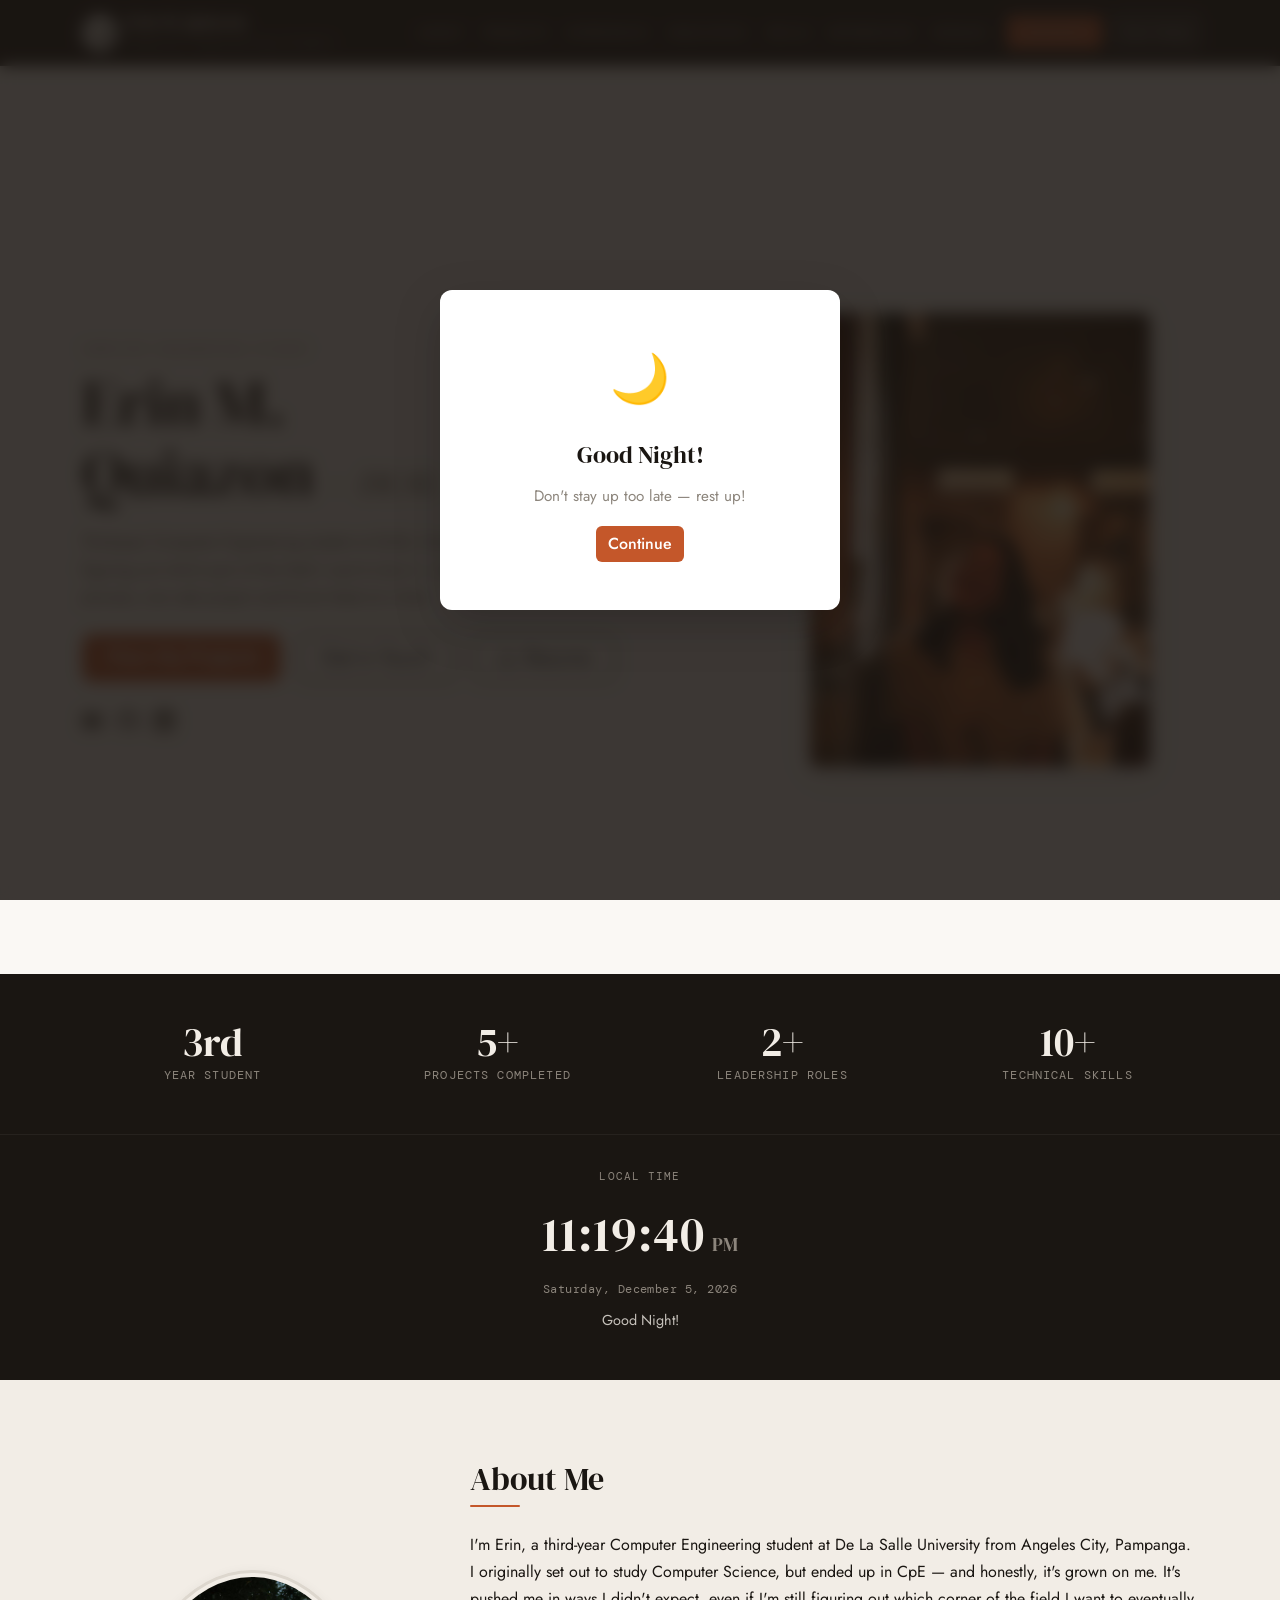
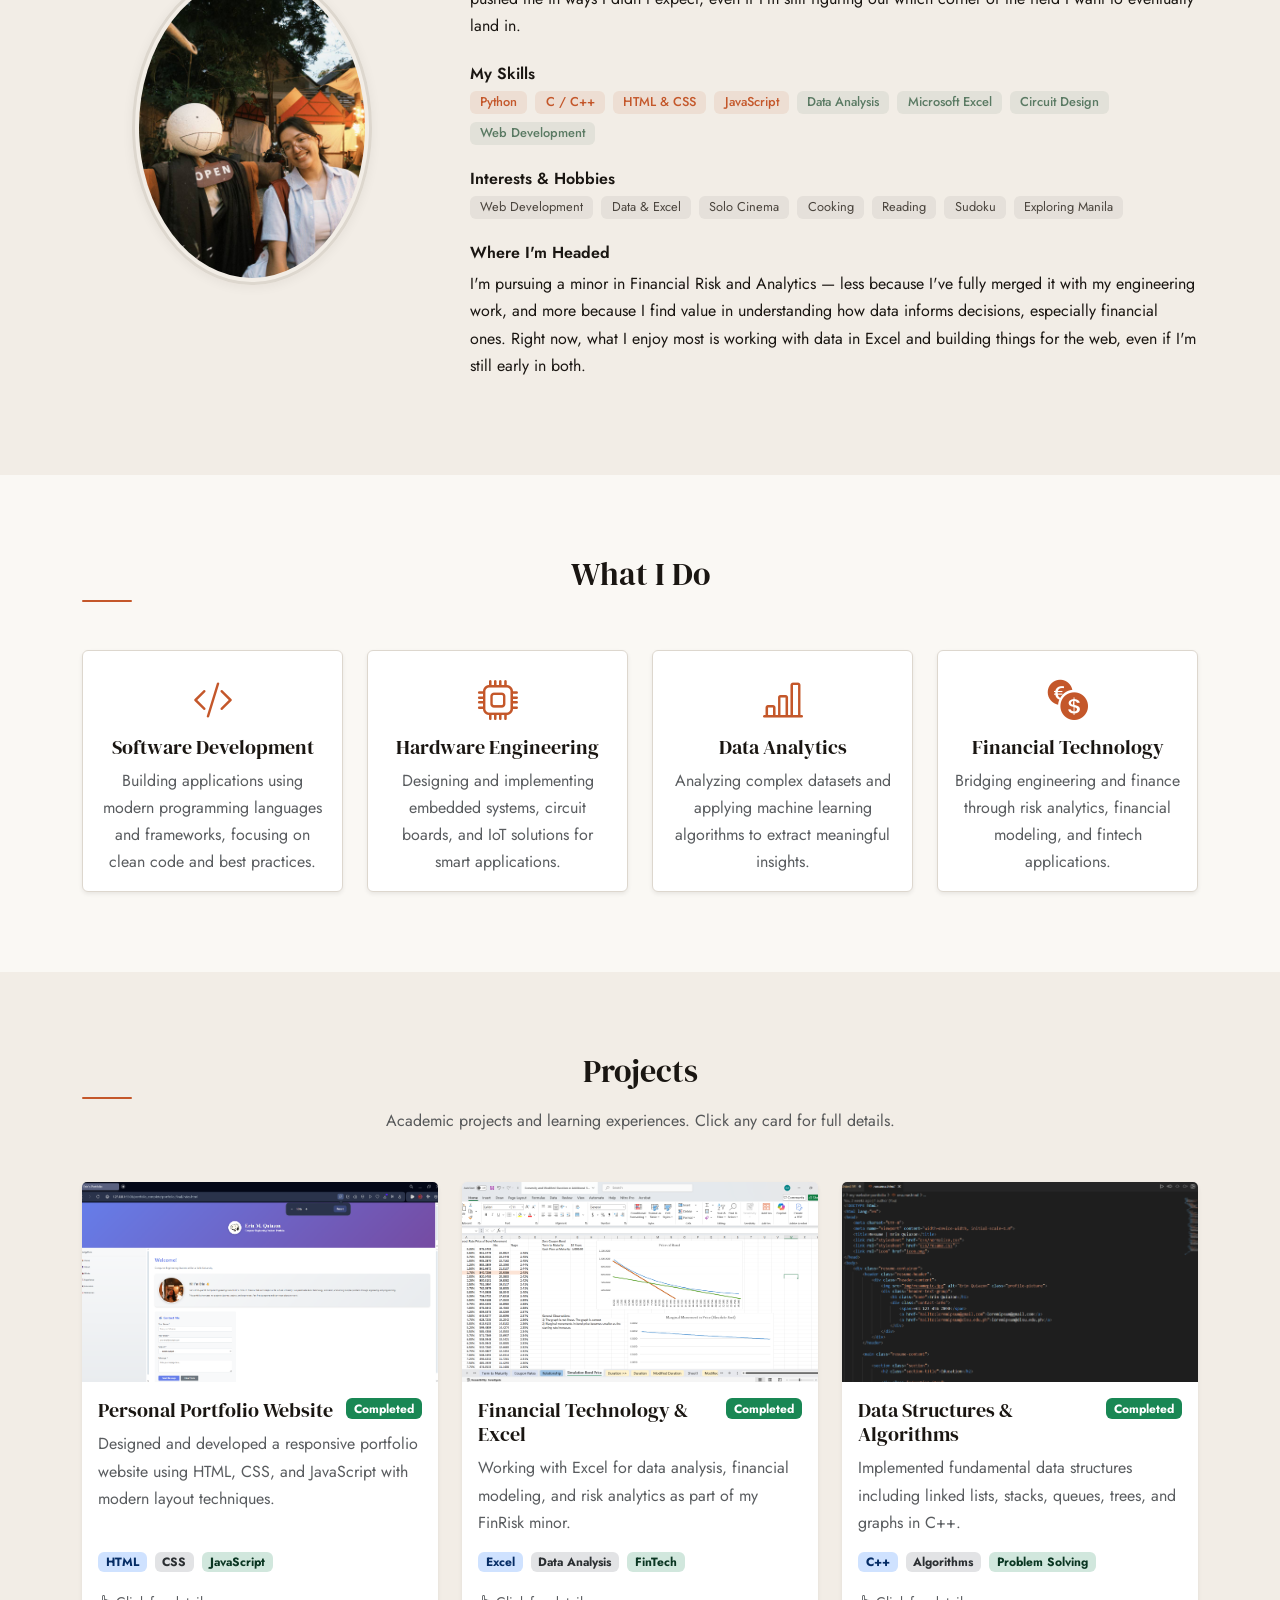
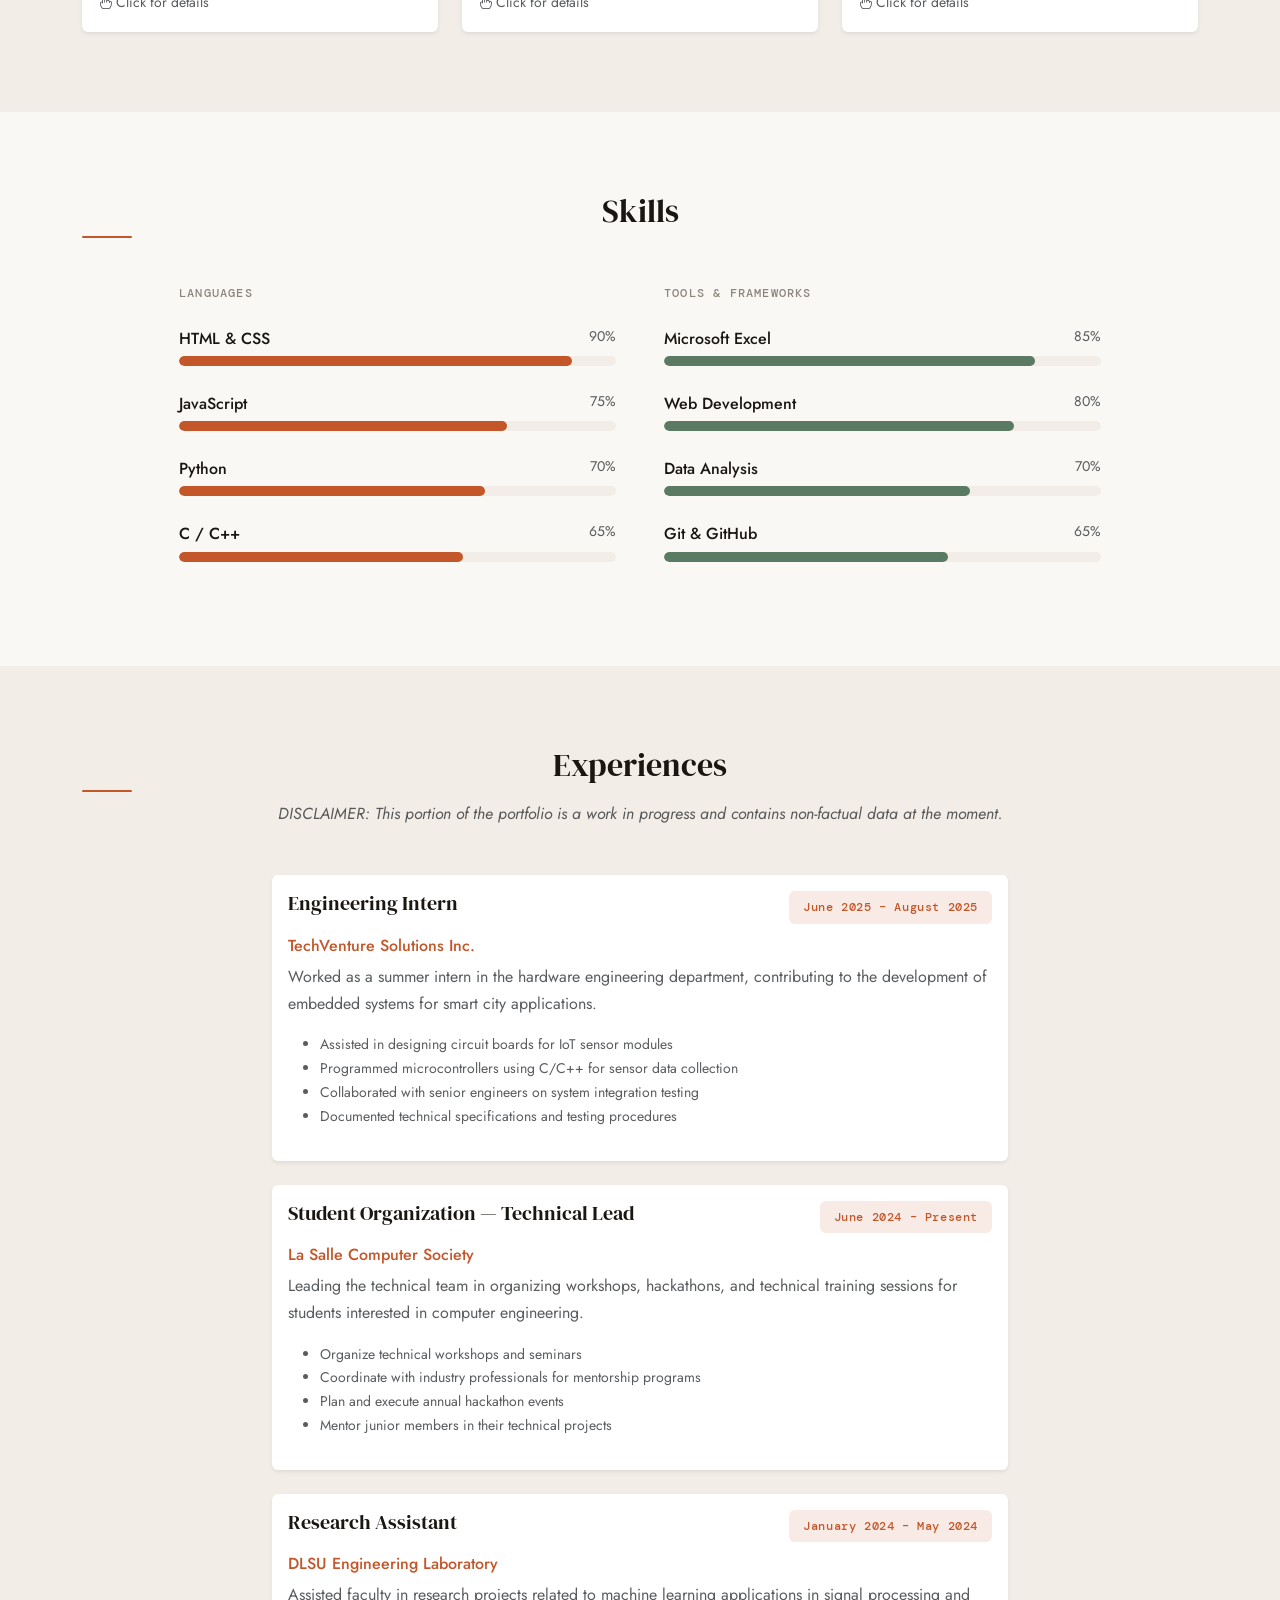
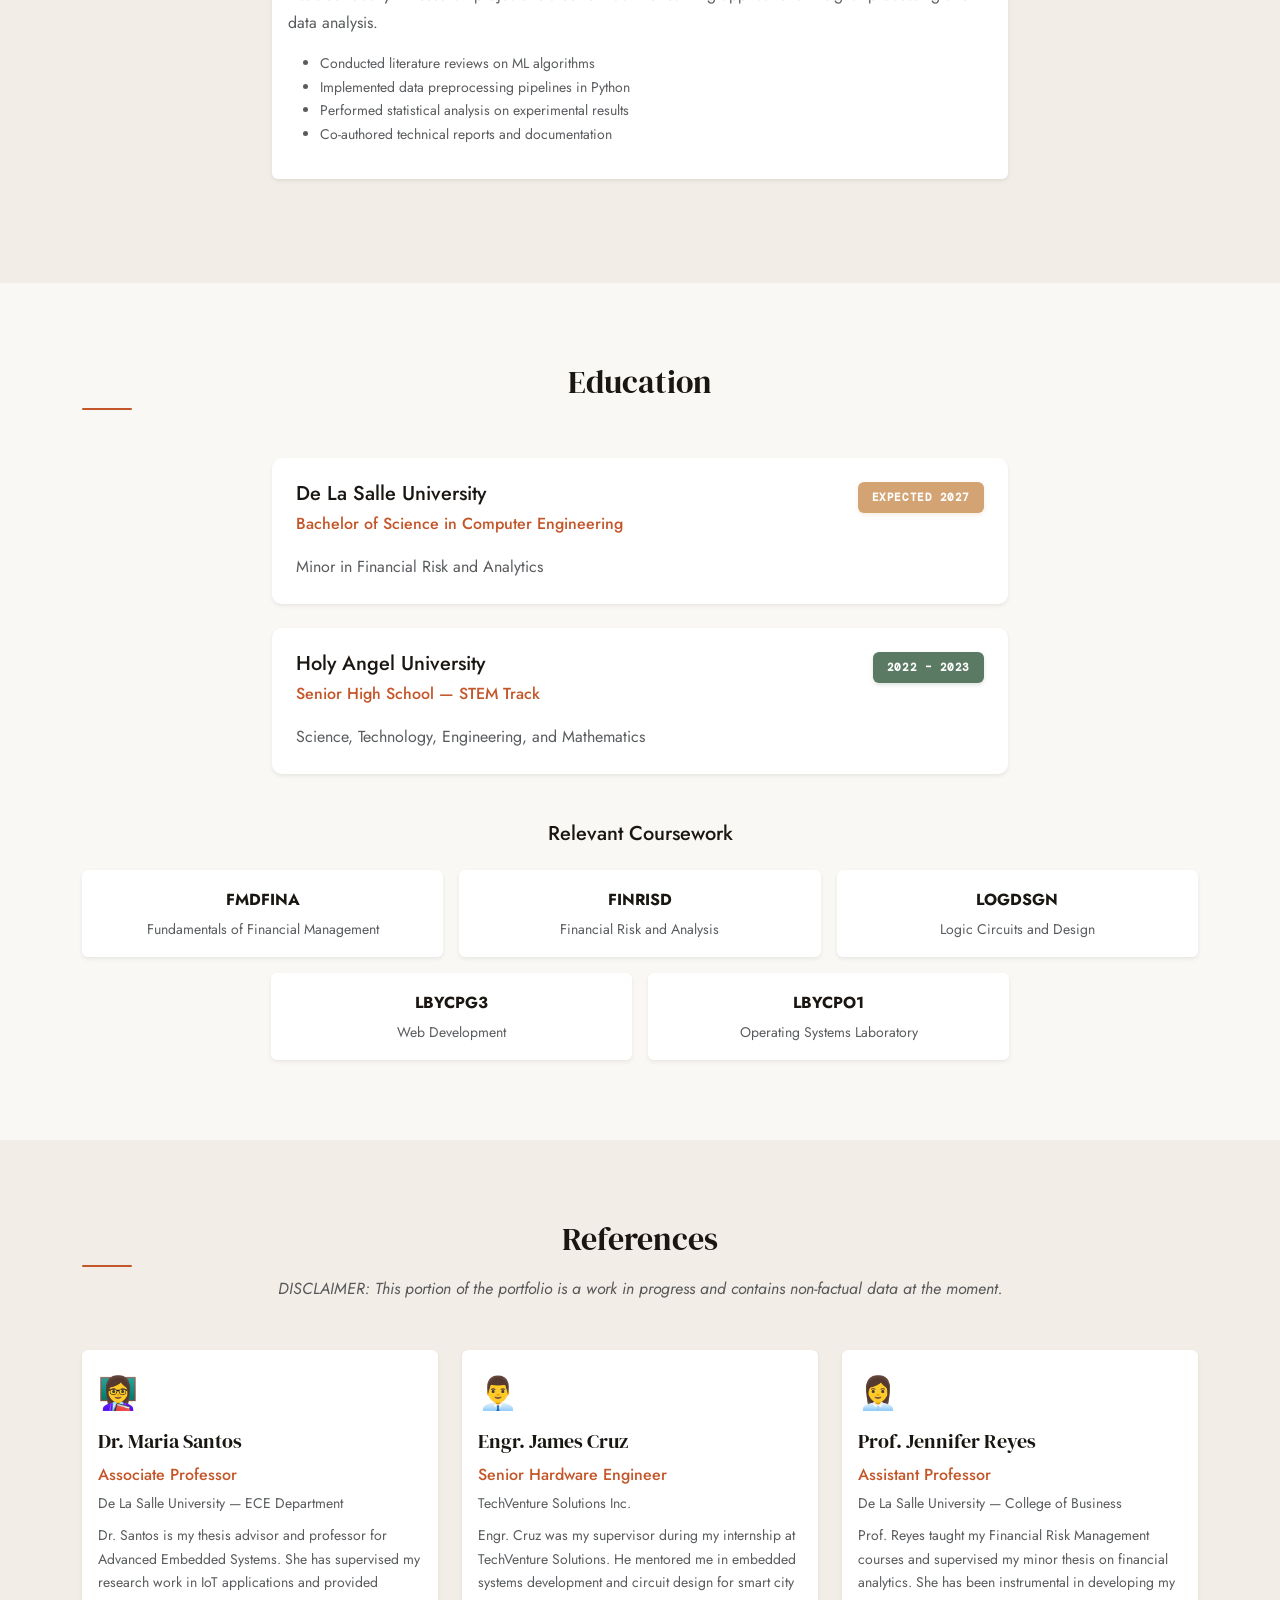
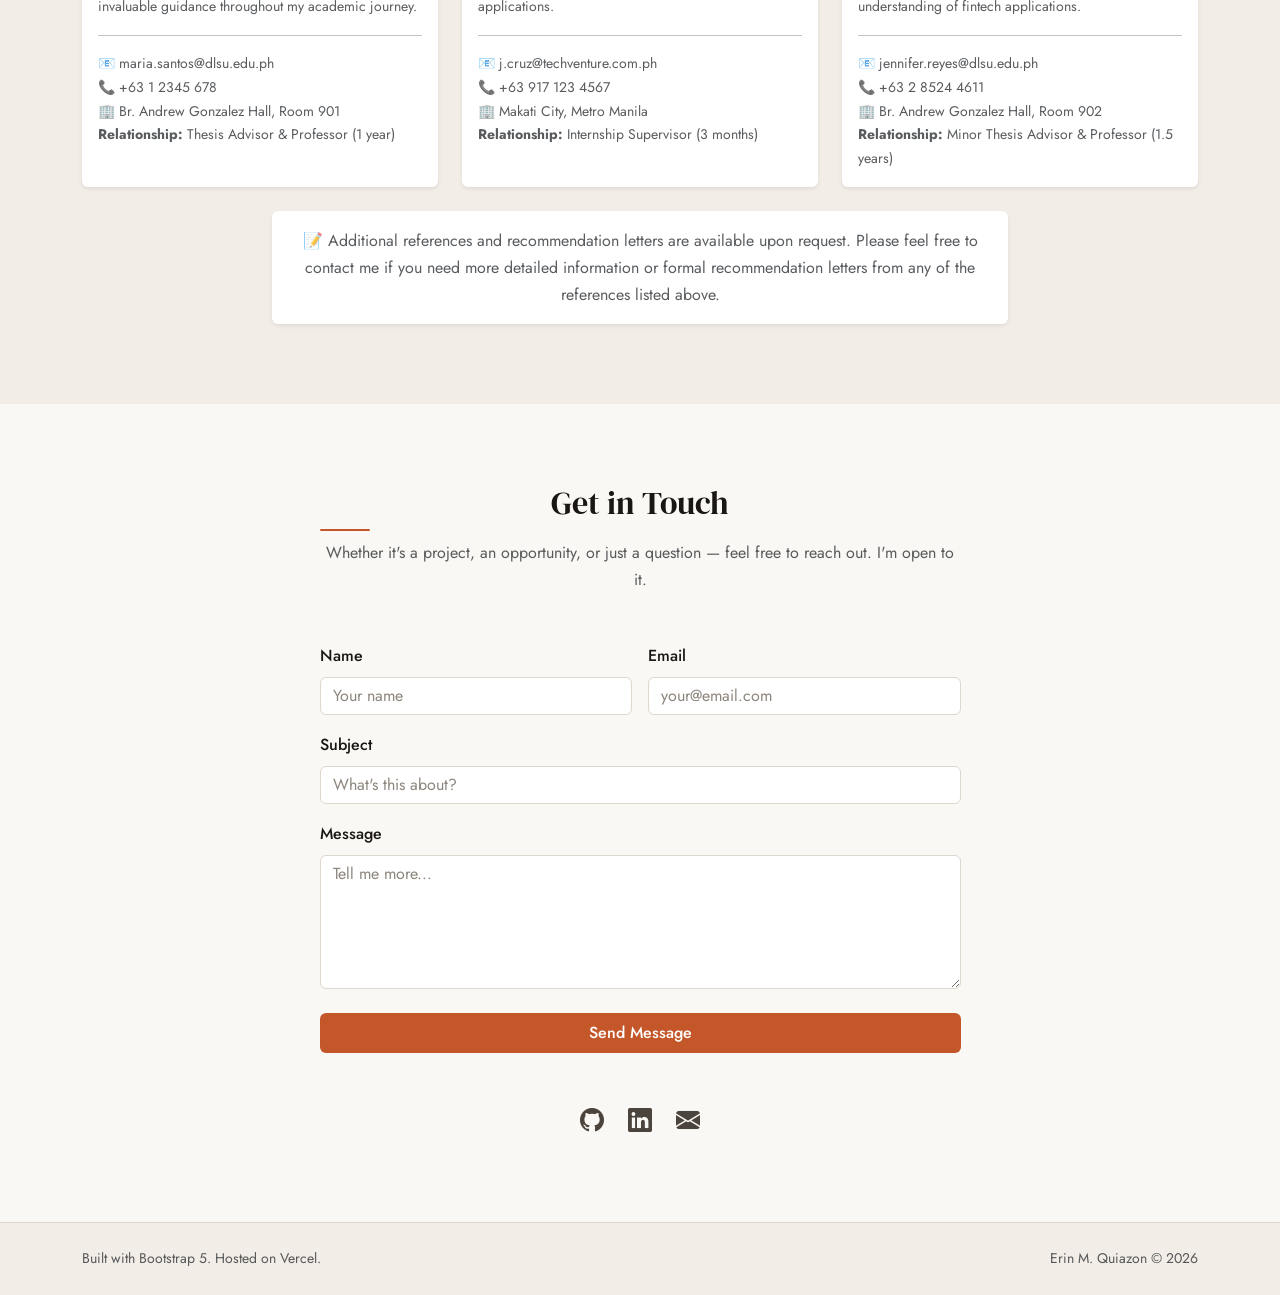
==== index.html @ b7985017 "semi final" ====
<!doctype html>
<html lang="en" data-bs-theme="light">
<head>
  <meta charset="UTF-8">
  <meta name="viewport" content="width=device-width, initial-scale=1.0">
  <meta name="description"
    content="Portfolio of Erin M. Quiazon, a third-year Computer Engineering student at De La Salle University.">
  <title>Erin M. Quiazon | Portfolio</title>
  <link rel="icon" href="assets/images/icon.png">

  <!-- Google Fonts -->
  <link rel="preconnect" href="https://fonts.googleapis.com">
  <link rel="preconnect" href="https://fonts.gstatic.com" crossorigin>
  <link href="https://fonts.googleapis.com/css2?family=DM+Mono:wght@400;500&family=DM+Serif+Display:ital@0;1&family=Jost:wght@300;400;500;600&display=swap" rel="stylesheet">

  <!-- Bootstrap Icons -->
  <link rel="stylesheet" href="https://cdn.jsdelivr.net/npm/bootstrap-icons@1.11.3/font/bootstrap-icons.min.css">

  <!-- Bootstrap 5.3 CSS (CDN) -->
  <link href="https://cdn.jsdelivr.net/npm/bootstrap@5.3.8/dist/css/bootstrap.min.css"
    rel="stylesheet"
    integrity="sha384-sRIl4kxILFvY47J16cr9ZwB07vP4J8+LH7qKQnuqkuIAvNWLzeN8tE5YBujZqJLB"
    crossorigin="anonymous">

  <!-- Custom overrides -->
  <link rel="stylesheet" href="css/style.css">
</head>

<body data-bs-spy="scroll" data-bs-target="#navbarMain" data-bs-offset="80">

  <!-- ============================================================
       FEATURE 1: BOOTSTRAP NAVBAR
       ============================================================ -->
  <nav class="navbar navbar-expand-lg">
    <div class="container">
      <a class="navbar-brand d-flex align-items-center gap-2" href="#hero">
        <img src="assets/images/snoopy.jpg" alt="Site logo" class="brand-logo" width="36" height="36">
        <div class="brand-text">
          <span class="brand-name">Erin M. Quiazon</span>
          <span class="brand-sub">Computer Engineering Student</span>
        </div>
      </a>
      <button class="navbar-toggler" type="button"
        data-bs-toggle="collapse" data-bs-target="#navbarMain"
        aria-controls="navbarMain" aria-expanded="false"
        aria-label="Toggle navigation">
        <span class="navbar-toggler-icon"></span>
      </button>
      <div class="collapse navbar-collapse" id="navbarMain">
        <ul class="navbar-nav ms-auto gap-1">
          <li class="nav-item"><a class="nav-link" href="#about">About</a></li>
          <li class="nav-item"><a class="nav-link" href="#projects">Projects</a></li>
          <li class="nav-item"><a class="nav-link" href="#experience">Experience</a></li>
          <li class="nav-item"><a class="nav-link" href="#education">Education</a></li>
          <li class="nav-item"><a class="nav-link" href="#skills">Skills</a></li>
          <li class="nav-item"><a class="nav-link" href="#references">References</a></li>
          <li class="nav-item"><a class="nav-link" href="resume.html">Resume</a></li>
          <li class="nav-item">
            <a class="nav-link btn-contact-nav ms-lg-2 px-3" href="#contact">Contact</a>
          </li>
          <li class="nav-item">
            <button id="theme-toggle" class="btn btn-sm btn-outline-light ms-lg-2">Dark Mode</button>
          </li>
        </ul>
      </div>
    </div>
  </nav>


  <main id="main-content">

    <!-- ============================================================
         HERO SECTION
         ============================================================ -->
    <section id="hero" class="d-flex align-items-center min-vh-100">
      <div class="container">
        <div class="row align-items-center g-5">
          <div class="col-12 col-lg-7">
            <p class="hero-eyebrow">Computer Engineering Student</p>
            <h1 class="hero-title">Erin M.<br>Quiazon<span class="hero-highlight"> — DLSU</span></h1>
            <p class="hero-subtitle">Third-year Computer Engineering student at DLSU, from Angeles City. Still figuring out which part of the field I want to be in — but enjoying the process, one web project and Excel sheet at a time.</p>
            <div class="d-flex flex-wrap gap-3 mt-4">
              <a href="#projects" class="btn btn-rust btn-lg px-4">View My Projects</a>
              <a href="#contact" class="btn btn-outline-dark btn-lg px-4">Get in Touch</a>
              <a href="assets/resume.pdf" download="resume.pdf" class="btn btn-outline-dark btn-lg px-4">
                <i class="bi bi-download me-2"></i>Resume
              </a>
            </div>
            <div class="d-flex gap-3 mt-4">
              <a href="mailto:erin_quiazon@dlsu.edu.ph" class="social-link"
                data-bs-toggle="tooltip" data-bs-placement="bottom" title="Send me an email"
                aria-label="Send email"><i class="bi bi-envelope-fill fs-5"></i></a>
              <a href="https://github.com/erin-kyu" class="social-link"
                target="_blank" rel="noopener noreferrer"
                data-bs-toggle="tooltip" data-bs-placement="bottom" title="Visit my GitHub"
                aria-label="GitHub profile"><i class="bi bi-github fs-5"></i></a>
              <a href="https://linkedin.com/in/" class="social-link"
                target="_blank" rel="noopener noreferrer"
                data-bs-toggle="tooltip" data-bs-placement="bottom" title="Connect on LinkedIn"
                aria-label="LinkedIn profile"><i class="bi bi-linkedin fs-5"></i></a>
            </div>
          </div>
          <div class="col-12 col-lg-5 text-center">
            <div class="hero-image-wrapper">
              <img src="assets/images/picofme.jpg" alt="Portrait photo of Erin M. Quiazon" class="img-fluid hero-portrait">
            </div>
          </div>
        </div>
      </div>
    </section>


    <!-- ============================================================
         STATS
         ============================================================ -->
    <section id="stats" class="stats-section">
      <div class="container">
        <div class="row row-cols-2 row-cols-md-4 g-4 text-center">
          <div class="col">
            <div class="stat-card"><span class="stat-number">3rd</span><span class="stat-label">Year Student</span></div>
          </div>
          <div class="col">
            <div class="stat-card"><span class="stat-number">5+</span><span class="stat-label">Projects Completed</span></div>
          </div>
          <div class="col">
            <div class="stat-card"><span class="stat-number">2+</span><span class="stat-label">Leadership Roles</span></div>
          </div>
          <div class="col">
            <div class="stat-card"><span class="stat-number">10+</span><span class="stat-label">Technical Skills</span></div>
          </div>
        </div>
      </div>
    </section>


    <!-- ============================================================
         CLOCK SECTION
         ============================================================ -->
    <section id="clock" class="clock-section">
      <div class="container text-center">
        <p class="clock-label">Local Time</p>
        <div class="clock-display">
          <span id="clock-time">00:00:00</span>
          <span id="clock-ampm">AM</span>
        </div>
        <div id="clock-date" class="clock-date"></div>
        <div id="clock-greeting" class="clock-greeting"></div>
      </div>
    </section>


    <!-- ============================================================
         ABOUT SECTION
         ============================================================ -->
    <section id="about" class="portfolio-section section-alt">
      <div class="container">
        <div class="row align-items-center g-5">
          <div class="col-12 col-md-4 text-center">
            <img src="assets/images/avatar2.jpg" alt="Profile photo of Erin M. Quiazon"
              class="img-fluid rounded-circle shadow avatar-img" width="260" height="260">
          </div>
          <div class="col-12 col-md-8">
            <h2 class="section-heading mb-4">About Me</h2>

            <p>I'm Erin, a third-year Computer Engineering student at De La Salle University from Angeles City, Pampanga. I originally set out to study Computer Science, but ended up in CpE — and honestly, it's grown on me. It's pushed me in ways I didn't expect, even if I'm still figuring out which corner of the field I want to eventually land in.</p>

            <h3 class="h6 fw-semibold mt-4 mb-2">My Skills</h3>
            <div class="d-flex flex-wrap gap-2">
              <span class="badge badge-skill-primary" data-bs-toggle="tooltip" title="Used in data analysis and automation">Python</span>
              <span class="badge badge-skill-primary" data-bs-toggle="tooltip" title="Used in data structures and embedded systems">C / C++</span>
              <span class="badge badge-skill-primary" data-bs-toggle="tooltip" title="Core web development languages">HTML &amp; CSS</span>
              <span class="badge badge-skill-primary" data-bs-toggle="tooltip" title="Frontend scripting and DOM manipulation">JavaScript</span>
              <span class="badge badge-skill-secondary" data-bs-toggle="tooltip" title="Financial modeling and risk analytics">Data Analysis</span>
              <span class="badge badge-skill-secondary" data-bs-toggle="tooltip" title="Spreadsheets, pivot tables, and VBA">Microsoft Excel</span>
              <span class="badge badge-skill-secondary" data-bs-toggle="tooltip" title="Schematic design and simulation">Circuit Design</span>
              <span class="badge badge-skill-secondary" data-bs-toggle="tooltip" title="Full-stack HTML/CSS/JS/PHP projects">Web Development</span>
            </div>

            <h3 class="h6 fw-semibold mt-4 mb-2">Interests &amp; Hobbies</h3>
            <div class="d-flex flex-wrap gap-2">
              <span class="badge badge-interest">Web Development</span>
              <span class="badge badge-interest">Data &amp; Excel</span>
              <span class="badge badge-interest">Solo Cinema</span>
              <span class="badge badge-interest">Cooking</span>
              <span class="badge badge-interest">Reading</span>
              <span class="badge badge-interest">Sudoku</span>
              <span class="badge badge-interest">Exploring Manila</span>
            </div>

            <h3 class="h6 fw-semibold mt-4 mb-2">Where I'm Headed</h3>
            <p>I'm pursuing a minor in Financial Risk and Analytics — less because I've fully merged it with my engineering work, and more because I find value in understanding how data informs decisions, especially financial ones. Right now, what I enjoy most is working with data in Excel and building things for the web, even if I'm still early in both.</p>
          </div>
        </div>
      </div>
    </section>


    <!-- ============================================================
         WHAT I DO
         ============================================================ -->
    <section id="interests" class="portfolio-section">
      <div class="container">
        <h2 class="section-heading text-center mb-5">What I Do</h2>
        <div class="row row-cols-1 row-cols-md-2 row-cols-lg-4 g-4">
          <div class="col">
            <div class="card h-100 border-0 shadow-sm interest-card">
              <div class="card-body text-center">
                <i class="bi bi-code-slash fs-1 text-rust mb-3"></i>
                <h3 class="card-title h5">Software Development</h3>
                <p class="card-text text-body-secondary">Building applications using modern programming languages and frameworks, focusing on clean code and best practices.</p>
              </div>
            </div>
          </div>
          <div class="col">
            <div class="card h-100 border-0 shadow-sm interest-card">
              <div class="card-body text-center">
                <i class="bi bi-cpu fs-1 text-rust mb-3"></i>
                <h3 class="card-title h5">Hardware Engineering</h3>
                <p class="card-text text-body-secondary">Designing and implementing embedded systems, circuit boards, and IoT solutions for smart applications.</p>
              </div>
            </div>
          </div>
          <div class="col">
            <div class="card h-100 border-0 shadow-sm interest-card">
              <div class="card-body text-center">
                <i class="bi bi-bar-chart-line fs-1 text-rust mb-3"></i>
                <h3 class="card-title h5">Data Analytics</h3>
                <p class="card-text text-body-secondary">Analyzing complex datasets and applying machine learning algorithms to extract meaningful insights.</p>
              </div>
            </div>
          </div>
          <div class="col">
            <div class="card h-100 border-0 shadow-sm interest-card">
              <div class="card-body text-center">
                <i class="bi bi-currency-exchange fs-1 text-rust mb-3"></i>
                <h3 class="card-title h5">Financial Technology</h3>
                <p class="card-text text-body-secondary">Bridging engineering and finance through risk analytics, financial modeling, and fintech applications.</p>
              </div>
            </div>
          </div>
        </div>
      </div>
    </section>


    <!-- ============================================================
         PROJECTS
         ============================================================ -->
    <section id="projects" class="portfolio-section section-alt">
      <div class="container">
        <h2 class="section-heading text-center mb-2">Projects</h2>
        <p class="text-center text-body-secondary mb-5">Academic projects and learning experiences. Click any card for full details.</p>

        <div class="row row-cols-1 row-cols-md-2 row-cols-lg-3 g-4">

          <div class="col">
            <article class="card h-100 shadow-sm border-0 project-card"
              role="button" tabindex="0" data-bs-toggle="modal" data-bs-target="#projectModal1">
              <img src="assets/images/portfolio-home-screenshot.png" class="card-img-top"
                alt="Screenshot of personal portfolio website homepage" loading="lazy" width="400" height="200">
              <div class="card-body d-flex flex-column">
                <div class="d-flex justify-content-between align-items-start mb-2">
                  <h3 class="card-title h5 mb-0">Personal Portfolio Website</h3>
                  <span class="badge bg-success">Completed</span>
                </div>
                <p class="card-text text-body-secondary flex-grow-1">Designed and developed a responsive portfolio website using HTML, CSS, and JavaScript with modern layout techniques.</p>
                <div class="d-flex flex-wrap gap-2 mb-3">
                  <span class="badge bg-primary-subtle text-primary-emphasis">HTML</span>
                  <span class="badge bg-secondary-subtle text-secondary-emphasis">CSS</span>
                  <span class="badge bg-success-subtle text-success-emphasis">JavaScript</span>
                </div>
                <div class="mt-auto"><small class="text-body-secondary"><i class="bi bi-hand-index me-1"></i>Click for details</small></div>
              </div>
            </article>
          </div>

          <div class="col">
            <article class="card h-100 shadow-sm border-0 project-card"
              role="button" tabindex="0" data-bs-toggle="modal" data-bs-target="#projectModal2">
              <img src="assets/images/excel.png" class="card-img-top"
                alt="Screenshot of Excel spreadsheet for financial data analysis" loading="lazy" width="400" height="200">
              <div class="card-body d-flex flex-column">
                <div class="d-flex justify-content-between align-items-start mb-2">
                  <h3 class="card-title h5 mb-0">Financial Technology &amp; Excel</h3>
                  <span class="badge bg-success">Completed</span>
                </div>
                <p class="card-text text-body-secondary flex-grow-1">Working with Excel for data analysis, financial modeling, and risk analytics as part of my FinRisk minor.</p>
                <div class="d-flex flex-wrap gap-2 mb-3">
                  <span class="badge bg-primary-subtle text-primary-emphasis">Excel</span>
                  <span class="badge bg-secondary-subtle text-secondary-emphasis">Data Analysis</span>
                  <span class="badge bg-success-subtle text-success-emphasis">FinTech</span>
                </div>
                <div class="mt-auto"><small class="text-body-secondary"><i class="bi bi-hand-index me-1"></i>Click for details</small></div>
              </div>
            </article>
          </div>

          <div class="col">
            <article class="card h-100 shadow-sm border-0 project-card"
              role="button" tabindex="0" data-bs-toggle="modal" data-bs-target="#projectModal3">
              <img src="assets/images/vscode.png" class="card-img-top"
                alt="Screenshot of VS Code editor showing C++ data structures code" loading="lazy" width="400" height="200">
              <div class="card-body d-flex flex-column">
                <div class="d-flex justify-content-between align-items-start mb-2">
                  <h3 class="card-title h5 mb-0">Data Structures &amp; Algorithms</h3>
                  <span class="badge bg-success">Completed</span>
                </div>
                <p class="card-text text-body-secondary flex-grow-1">Implemented fundamental data structures including linked lists, stacks, queues, trees, and graphs in C++.</p>
                <div class="d-flex flex-wrap gap-2 mb-3">
                  <span class="badge bg-primary-subtle text-primary-emphasis">C++</span>
                  <span class="badge bg-secondary-subtle text-secondary-emphasis">Algorithms</span>
                  <span class="badge bg-success-subtle text-success-emphasis">Problem Solving</span>
                </div>
                <div class="mt-auto"><small class="text-body-secondary"><i class="bi bi-hand-index me-1"></i>Click for details</small></div>
              </div>
            </article>
          </div>

        </div>
      </div>
    </section>


    <!-- ============================================================
         PROJECT MODALS
         ============================================================ -->
    <div class="modal fade" id="projectModal1" tabindex="-1" aria-labelledby="projectModal1Label" aria-hidden="true">
      <div class="modal-dialog modal-lg modal-dialog-centered">
        <div class="modal-content">
          <div class="modal-header">
            <h4 class="modal-title" id="projectModal1Label">Personal Portfolio Website</h4>
            <button type="button" class="btn-close" data-bs-dismiss="modal" aria-label="Close"></button>
          </div>
          <div class="modal-body">
            <img src="assets/images/portfolio-home-screenshot.png" class="img-fluid rounded mb-4" alt="Full screenshot of portfolio website">
            <div class="d-flex flex-wrap gap-2 mb-3">
              <span class="badge bg-success">Completed</span>
              <span class="badge bg-body-secondary">Term 8, January 2026</span>
              <span class="badge bg-body-secondary">LBYCPG3 — Web Development</span>
            </div>
            <p>Designed and developed this portfolio website using HTML, CSS, and modern CSS Grid/Flexbox layout structure. The site showcases my academic journey, skills, and experiences in an organized and visually appealing manner. Implemented responsive design principles and modern CSS techniques including gradients and animations.</p>
            <p class="fw-medium mb-2">Technologies used:</p>
            <div class="d-flex flex-wrap gap-2 mb-3">
              <span class="badge bg-primary-subtle text-primary-emphasis">HTML</span>
              <span class="badge bg-primary-subtle text-primary-emphasis">CSS</span>
              <span class="badge bg-primary-subtle text-primary-emphasis">JavaScript</span>
              <span class="badge bg-secondary-subtle text-secondary-emphasis">Web Design</span>
              <span class="badge bg-secondary-subtle text-secondary-emphasis">Responsive Layout</span>
            </div>
          </div>
          <div class="modal-footer">
            <a href="https://erin-kyu.github.io/my-website-portfolio/" class="btn btn-rust" target="_blank" rel="noopener noreferrer"><i class="bi bi-box-arrow-up-right me-1"></i>Live Demo</a>
            <a href="https://github.com/erin-kyu/my-website-portfolio" class="btn btn-outline-secondary" target="_blank" rel="noopener noreferrer"><i class="bi bi-github me-1"></i>Source Code</a>
            <button type="button" class="btn btn-secondary" data-bs-dismiss="modal">Close</button>
          </div>
        </div>
      </div>
    </div>

    <div class="modal fade" id="projectModal2" tabindex="-1" aria-labelledby="projectModal2Label" aria-hidden="true">
      <div class="modal-dialog modal-lg modal-dialog-centered">
        <div class="modal-content">
          <div class="modal-header">
            <h4 class="modal-title" id="projectModal2Label">Financial Technology &amp; Excel</h4>
            <button type="button" class="btn-close" data-bs-dismiss="modal" aria-label="Close"></button>
          </div>
          <div class="modal-body">
            <img src="assets/images/excel.png" class="img-fluid rounded mb-4" alt="Full screenshot of Excel financial analysis">
            <div class="d-flex flex-wrap gap-2 mb-3">
              <span class="badge bg-success">Completed</span>
              <span class="badge bg-body-secondary">FINRISD / FMDFINA</span>
              <span class="badge bg-body-secondary">Financial Risk &amp; Analytics Minor</span>
            </div>
            <p>Working with Excel for data analysis and financial modeling as part of my minor in Financial Risk and Analytics. Projects include bond valuation, duration/convexity analysis, CAPM modeling, and gap analysis for market risk assessment.</p>
          </div>
          <div class="modal-footer">
            <button type="button" class="btn btn-secondary" data-bs-dismiss="modal">Close</button>
          </div>
        </div>
      </div>
    </div>

    <div class="modal fade" id="projectModal3" tabindex="-1" aria-labelledby="projectModal3Label" aria-hidden="true">
      <div class="modal-dialog modal-lg modal-dialog-centered">
        <div class="modal-content">
          <div class="modal-header">
            <h4 class="modal-title" id="projectModal3Label">Data Structures &amp; Algorithms</h4>
            <button type="button" class="btn-close" data-bs-dismiss="modal" aria-label="Close"></button>
          </div>
          <div class="modal-body">
            <img src="assets/images/vscode.png" class="img-fluid rounded mb-4" alt="Full screenshot of VS Code with C++ code">
            <div class="d-flex flex-wrap gap-2 mb-3">
              <span class="badge bg-success">Completed</span>
              <span class="badge bg-body-secondary">Term 2, 2024</span>
              <span class="badge bg-body-secondary">Data Structures &amp; Algorithms</span>
            </div>
            <p>Implemented fundamental data structures including linked lists, stacks, queues, trees, and graphs in C++. Completed programming assignments focusing on algorithm efficiency and optimization. Analyzed time and space complexity for various operations.</p>
          </div>
          <div class="modal-footer">
            <button type="button" class="btn btn-secondary" data-bs-dismiss="modal">Close</button>
          </div>
        </div>
      </div>
    </div>


    <!-- ============================================================
         SKILLS
         ============================================================ -->
    <section id="skills" class="portfolio-section">
      <div class="container">
        <h2 class="section-heading text-center mb-5">Skills</h2>
        <div class="row g-5 justify-content-center">
          <div class="col-12 col-md-6 col-lg-5">
            <h3 class="h5 mb-4 skill-column-title">Languages</h3>
            <div class="mb-4">
              <div class="d-flex justify-content-between mb-1"><span class="fw-medium">HTML &amp; CSS</span><span class="text-body-secondary small">90%</span></div>
              <div class="progress" role="progressbar" aria-label="HTML and CSS skill level" aria-valuenow="90" aria-valuemin="0" aria-valuemax="100"><div class="progress-bar" style="width: 90%"></div></div>
            </div>
            <div class="mb-4">
              <div class="d-flex justify-content-between mb-1"><span class="fw-medium">JavaScript</span><span class="text-body-secondary small">75%</span></div>
              <div class="progress" role="progressbar" aria-label="JavaScript skill level" aria-valuenow="75" aria-valuemin="0" aria-valuemax="100"><div class="progress-bar" style="width: 75%"></div></div>
            </div>
            <div class="mb-4">
              <div class="d-flex justify-content-between mb-1"><span class="fw-medium">Python</span><span class="text-body-secondary small">70%</span></div>
              <div class="progress" role="progressbar" aria-label="Python skill level" aria-valuenow="70" aria-valuemin="0" aria-valuemax="100"><div class="progress-bar" style="width: 70%"></div></div>
            </div>
            <div class="mb-4">
              <div class="d-flex justify-content-between mb-1"><span class="fw-medium">C / C++</span><span class="text-body-secondary small">65%</span></div>
              <div class="progress" role="progressbar" aria-label="C and C++ skill level" aria-valuenow="65" aria-valuemin="0" aria-valuemax="100"><div class="progress-bar" style="width: 65%"></div></div>
            </div>
          </div>
          <div class="col-12 col-md-6 col-lg-5">
            <h3 class="h5 mb-4 skill-column-title">Tools &amp; Frameworks</h3>
            <div class="mb-4">
              <div class="d-flex justify-content-between mb-1"><span class="fw-medium">Microsoft Excel</span><span class="text-body-secondary small">85%</span></div>
              <div class="progress" role="progressbar" aria-label="Microsoft Excel skill level" aria-valuenow="85" aria-valuemin="0" aria-valuemax="100"><div class="progress-bar progress-bar-secondary" style="width: 85%"></div></div>
            </div>
            <div class="mb-4">
              <div class="d-flex justify-content-between mb-1"><span class="fw-medium">Web Development</span><span class="text-body-secondary small">80%</span></div>
              <div class="progress" role="progressbar" aria-label="Web Development skill level" aria-valuenow="80" aria-valuemin="0" aria-valuemax="100"><div class="progress-bar progress-bar-secondary" style="width: 80%"></div></div>
            </div>
            <div class="mb-4">
              <div class="d-flex justify-content-between mb-1"><span class="fw-medium">Data Analysis</span><span class="text-body-secondary small">70%</span></div>
              <div class="progress" role="progressbar" aria-label="Data Analysis skill level" aria-valuenow="70" aria-valuemin="0" aria-valuemax="100"><div class="progress-bar progress-bar-secondary" style="width: 70%"></div></div>
            </div>
            <div class="mb-4">
              <div class="d-flex justify-content-between mb-1"><span class="fw-medium">Git &amp; GitHub</span><span class="text-body-secondary small">65%</span></div>
              <div class="progress" role="progressbar" aria-label="Git and GitHub skill level" aria-valuenow="65" aria-valuemin="0" aria-valuemax="100"><div class="progress-bar progress-bar-secondary" style="width: 65%"></div></div>
            </div>
          </div>
        </div>
      </div>
    </section>


    <!-- ============================================================
         EXPERIENCE
         ============================================================ -->
    <section id="experience" class="portfolio-section section-alt">
      <div class="container">
        <h2 class="section-heading text-center mb-2">Experiences</h2>
        <p class="text-center text-body-secondary mb-5"><em>DISCLAIMER: This portion of the portfolio is a work in progress and contains non-factual data at the moment.</em></p>

        <div class="row justify-content-center">
          <div class="col-12 col-lg-8">

            <div class="card border-0 shadow-sm mb-4 experience-card">
              <div class="card-body">
                <div class="d-flex justify-content-between align-items-start flex-wrap mb-2">
                  <h3 class="card-title h5 mb-0">Engineering Intern</h3>
                  <span class="experience-date">June 2025 – August 2025</span>
                </div>
                <p class="text-rust fw-medium mb-1">TechVenture Solutions Inc.</p>
                <p class="text-body-secondary">Worked as a summer intern in the hardware engineering department, contributing to the development of embedded systems for smart city applications.</p>
                <ul class="text-body-secondary small">
                  <li>Assisted in designing circuit boards for IoT sensor modules</li>
                  <li>Programmed microcontrollers using C/C++ for sensor data collection</li>
                  <li>Collaborated with senior engineers on system integration testing</li>
                  <li>Documented technical specifications and testing procedures</li>
                </ul>
              </div>
            </div>

            <div class="card border-0 shadow-sm mb-4 experience-card">
              <div class="card-body">
                <div class="d-flex justify-content-between align-items-start flex-wrap mb-2">
                  <h3 class="card-title h5 mb-0">Student Organization — Technical Lead</h3>
                  <span class="experience-date">June 2024 – Present</span>
                </div>
                <p class="text-rust fw-medium mb-1">La Salle Computer Society</p>
                <p class="text-body-secondary">Leading the technical team in organizing workshops, hackathons, and technical training sessions for students interested in computer engineering.</p>
                <ul class="text-body-secondary small">
                  <li>Organize technical workshops and seminars</li>
                  <li>Coordinate with industry professionals for mentorship programs</li>
                  <li>Plan and execute annual hackathon events</li>
                  <li>Mentor junior members in their technical projects</li>
                </ul>
              </div>
            </div>

            <div class="card border-0 shadow-sm mb-4 experience-card">
              <div class="card-body">
                <div class="d-flex justify-content-between align-items-start flex-wrap mb-2">
                  <h3 class="card-title h5 mb-0">Research Assistant</h3>
                  <span class="experience-date">January 2024 – May 2024</span>
                </div>
                <p class="text-rust fw-medium mb-1">DLSU Engineering Laboratory</p>
                <p class="text-body-secondary">Assisted faculty in research projects related to machine learning applications in signal processing and data analysis.</p>
                <ul class="text-body-secondary small">
                  <li>Conducted literature reviews on ML algorithms</li>
                  <li>Implemented data preprocessing pipelines in Python</li>
                  <li>Performed statistical analysis on experimental results</li>
                  <li>Co-authored technical reports and documentation</li>
                </ul>
              </div>
            </div>

          </div>
        </div>
      </div>
    </section>


    <!-- ============================================================
         EDUCATION (with coursework INSIDE the section)
         ============================================================ -->
    <section id="education" class="portfolio-section">
      <div class="container">
        <h2 class="section-heading text-center mb-5">Education</h2>

        <div class="row justify-content-center g-4">
          <div class="col-12 col-lg-8">

            <div class="card p-4 mb-4 border-0 shadow-sm rounded-3">
              <div class="d-flex justify-content-between align-items-start flex-wrap mb-3">
                <div>
                  <h3 class="h5 mb-1">De La Salle University</h3>
                  <p class="text-rust fw-medium mb-0">Bachelor of Science in Computer Engineering</p>
                </div>
                <span class="status-progress">Expected 2027</span>
              </div>
              <p class="text-body-secondary mb-0">Minor in Financial Risk and Analytics</p>
            </div>

            <div class="card p-4 border-0 shadow-sm rounded-3">
              <div class="d-flex justify-content-between align-items-start flex-wrap mb-3">
                <div>
                  <h3 class="h5 mb-1">Holy Angel University</h3>
                  <p class="text-rust fw-medium mb-0">Senior High School — STEM Track</p>
                </div>
                <span class="status-completed">2022 – 2023</span>
              </div>
              <p class="text-body-secondary mb-0">Science, Technology, Engineering, and Mathematics</p>
            </div>

          </div>
        </div>

        <!-- Relevant Coursework -->
        <h3 class="h5 text-center mt-5 mb-4">Relevant Coursework</h3>
        <div class="row row-cols-1 row-cols-md-2 row-cols-lg-3 g-3 justify-content-center">
          <div class="col">
            <div class="card border-0 shadow-sm h-100">
              <div class="card-body text-center">
                <p class="fw-bold mb-1">FMDFINA</p>
                <p class="text-body-secondary small mb-0">Fundamentals of Financial Management</p>
              </div>
            </div>
          </div>
          <div class="col">
            <div class="card border-0 shadow-sm h-100">
              <div class="card-body text-center">
                <p class="fw-bold mb-1">FINRISD</p>
                <p class="text-body-secondary small mb-0">Financial Risk and Analysis</p>
              </div>
            </div>
          </div>
          <div class="col">
            <div class="card border-0 shadow-sm h-100">
              <div class="card-body text-center">
                <p class="fw-bold mb-1">LOGDSGN</p>
                <p class="text-body-secondary small mb-0">Logic Circuits and Design</p>
              </div>
            </div>
          </div>
          <div class="col">
            <div class="card border-0 shadow-sm h-100">
              <div class="card-body text-center">
                <p class="fw-bold mb-1">LBYCPG3</p>
                <p class="text-body-secondary small mb-0">Web Development</p>
              </div>
            </div>
          </div>
          <div class="col">
            <div class="card border-0 shadow-sm h-100">
              <div class="card-body text-center">
                <p class="fw-bold mb-1">LBYCPO1</p>
                <p class="text-body-secondary small mb-0">Operating Systems Laboratory</p>
              </div>
            </div>
          </div>
        </div>
      </div>
    </section>


    <!-- ============================================================
         REFERENCES
         ============================================================ -->
    <section id="references" class="portfolio-section section-alt">
      <div class="container">
        <h2 class="section-heading text-center mb-2">References</h2>
        <p class="text-center text-body-secondary mb-5"><em>DISCLAIMER: This portion of the portfolio is a work in progress and contains non-factual data at the moment.</em></p>

        <div class="row row-cols-1 row-cols-lg-3 g-4">

          <div class="col">
            <div class="card h-100 border-0 shadow-sm">
              <div class="card-body">
                <div class="fs-2 mb-2">👩‍🏫</div>
                <h3 class="card-title h5">Dr. Maria Santos</h3>
                <p class="text-rust fw-medium mb-1">Associate Professor</p>
                <p class="text-body-secondary small mb-2">De La Salle University — ECE Department</p>
                <p class="text-body-secondary small">Dr. Santos is my thesis advisor and professor for Advanced Embedded Systems. She has supervised my research work in IoT applications and provided invaluable guidance throughout my academic journey.</p>
                <hr>
                <p class="text-body-secondary small mb-0">📧 maria.santos@dlsu.edu.ph<br>📞 +63 1 2345 678<br>🏢 Br. Andrew Gonzalez Hall, Room 901<br><strong>Relationship:</strong> Thesis Advisor &amp; Professor (1 year)</p>
              </div>
            </div>
          </div>

          <div class="col">
            <div class="card h-100 border-0 shadow-sm">
              <div class="card-body">
                <div class="fs-2 mb-2">👨‍💼</div>
                <h3 class="card-title h5">Engr. James Cruz</h3>
                <p class="text-rust fw-medium mb-1">Senior Hardware Engineer</p>
                <p class="text-body-secondary small mb-2">TechVenture Solutions Inc.</p>
                <p class="text-body-secondary small">Engr. Cruz was my supervisor during my internship at TechVenture Solutions. He mentored me in embedded systems development and circuit design for smart city applications.</p>
                <hr>
                <p class="text-body-secondary small mb-0">📧 j.cruz@techventure.com.ph<br>📞 +63 917 123 4567<br>🏢 Makati City, Metro Manila<br><strong>Relationship:</strong> Internship Supervisor (3 months)</p>
              </div>
            </div>
          </div>

          <div class="col">
            <div class="card h-100 border-0 shadow-sm">
              <div class="card-body">
                <div class="fs-2 mb-2">👩‍💼</div>
                <h3 class="card-title h5">Prof. Jennifer Reyes</h3>
                <p class="text-rust fw-medium mb-1">Assistant Professor</p>
                <p class="text-body-secondary small mb-2">De La Salle University — College of Business</p>
                <p class="text-body-secondary small">Prof. Reyes taught my Financial Risk Management courses and supervised my minor thesis on financial analytics. She has been instrumental in developing my understanding of fintech applications.</p>
                <hr>
                <p class="text-body-secondary small mb-0">📧 jennifer.reyes@dlsu.edu.ph<br>📞 +63 2 8524 4611<br>🏢 Br. Andrew Gonzalez Hall, Room 902<br><strong>Relationship:</strong> Minor Thesis Advisor &amp; Professor (1.5 years)</p>
              </div>
            </div>
          </div>

        </div>

        <div class="row justify-content-center mt-4">
          <div class="col-12 col-lg-8">
            <div class="card border-0 shadow-sm">
              <div class="card-body text-center">
                <p class="mb-0 text-body-secondary">📝 Additional references and recommendation letters are available upon request. Please feel free to contact me if you need more detailed information or formal recommendation letters from any of the references listed above.</p>
              </div>
            </div>
          </div>
        </div>
      </div>
    </section>


    <!-- ============================================================
         CONTACT
         ============================================================ -->
    <section id="contact" class="portfolio-section">
      <div class="container">
        <div class="row justify-content-center">
          <div class="col-12 col-lg-7">
            <h2 class="section-heading text-center mb-2">Get in Touch</h2>
            <p class="text-center text-body-secondary mb-5">Whether it's a project, an opportunity, or just a question — feel free to reach out. I'm open to it.</p>

            <form action="https://formsubmit.co/erin_quiazon@dlsu.edu.ph" method="POST" id="contactForm" novalidate>
              <input type="hidden" name="_subject" value="New Message from Bootstrap Portfolio — Erin Quiazon">
              <input type="hidden" name="_captcha" value="false">
              <input type="hidden" name="_template" value="table">

              <div class="row g-3 mb-3">
                <div class="col-12 col-md-6">
                  <label for="contactName" class="form-label fw-medium">Name</label>
                  <input type="text" class="form-control" id="contactName" name="name" placeholder="Your name" required>
                  <div class="invalid-feedback" id="nameErr">Please enter your name (at least 2 characters).</div>
                </div>
                <div class="col-12 col-md-6">
                  <label for="contactEmail" class="form-label fw-medium">Email</label>
                  <input type="email" class="form-control" id="contactEmail" name="email" placeholder="your@email.com" required>
                  <div class="invalid-feedback" id="emailErr">Please enter a valid email address.</div>
                </div>
              </div>
              <div class="mb-3">
                <label for="contactSubject" class="form-label fw-medium">Subject</label>
                <input type="text" class="form-control" id="contactSubject" name="subject" placeholder="What's this about?" required>
                <div class="invalid-feedback" id="subjectErr">Please add a subject (at least 3 characters).</div>
              </div>
              <div class="mb-4">
                <label for="contactMessage" class="form-label fw-medium">Message</label>
                <textarea class="form-control" id="contactMessage" name="message" rows="5" placeholder="Tell me more..." required></textarea>
                <div class="invalid-feedback" id="messageErr">Please write a message (at least 10 characters).</div>
              </div>
              <button type="submit" class="btn btn-rust w-100 py-2" id="submitBtn">Send Message</button>
              <div class="status-msg text-center mt-3" id="statusMsg"></div>
            </form>

            <div class="d-flex justify-content-center gap-4 mt-5">
              <a href="https://github.com/erin-kyu" class="social-link" target="_blank" rel="noopener noreferrer"
                data-bs-toggle="tooltip" data-bs-placement="bottom" title="Visit my GitHub"
                aria-label="GitHub profile"><i class="bi bi-github fs-4"></i></a>
              <a href="https://linkedin.com/in/" class="social-link" target="_blank" rel="noopener noreferrer"
                data-bs-toggle="tooltip" data-bs-placement="bottom" title="Connect on LinkedIn"
                aria-label="LinkedIn profile"><i class="bi bi-linkedin fs-4"></i></a>
              <a href="mailto:erin_quiazon@dlsu.edu.ph" class="social-link"
                data-bs-toggle="tooltip" data-bs-placement="bottom" title="Send me an email"
                aria-label="Send email"><i class="bi bi-envelope-fill fs-4"></i></a>
            </div>
          </div>
        </div>
      </div>
    </section>

  </main>


  <!-- ============================================================
       FOOTER
       ============================================================ -->
  <footer class="py-4 border-top">
    <div class="container d-flex flex-column flex-md-row justify-content-between align-items-center gap-2">
      <p class="mb-0 text-body-secondary small">Built with Bootstrap 5. Hosted on Vercel.</p>
      <p class="mb-0 text-body-secondary small">Erin M. Quiazon &copy; 2026</p>
    </div>
  </footer>


  <!-- Greeting Dialog -->
  <div id="greeting-overlay" class="greeting-overlay">
    <div class="greeting-dialog" id="greeting-dialog">
      <span id="greeting-emoji" class="greeting-emoji"></span>
      <div id="greeting-title" class="greeting-title"></div>
      <div id="greeting-sub" class="greeting-sub"></div>
      <button id="greeting-btn" class="btn btn-rust mt-3" onclick="closeGreeting()">Continue</button>
    </div>
  </div>


  <!-- Bootstrap 5 JS Bundle (CDN) -->
  <script src="https://cdn.jsdelivr.net/npm/bootstrap@5.3.8/dist/js/bootstrap.bundle.min.js"
    integrity="sha384-FKyoEForCGlyvwx9Hj09JcYn3nv7wiPVlz7YYwJrWVcXK/BmnVDxM+D2scQbITxI"
    crossorigin="anonymous"></script>

  <!-- Custom JavaScript -->
  <script src="js/main.js"></script>

</body>
</html>
---- css/style.css ----
/* css/style.css */
/* ================================================================
   Bootstrap CSS Custom Property Overrides
   ================================================================ */

:root {
  --bs-primary:             #c4572a;
  --bs-primary-rgb:         196, 87, 42;
  --bs-secondary:           #5a7a63;
  --bs-secondary-rgb:       90, 122, 99;
  --bs-body-color:          #1a1612;
  --bs-body-bg:             #faf8f4;
  --bs-card-bg:             #ffffff;
  --bs-tertiary-bg:         #f2ede6;
  --bs-font-sans-serif:     'Jost', system-ui, -apple-system, sans-serif;
  --bs-body-font-family:    var(--bs-font-sans-serif);
  --bs-body-font-size:      1rem;
  --bs-body-line-height:    1.7;
  --bs-border-color:        #ddd7ce;
  --bs-border-radius:       0.375rem;
  --bs-border-radius-lg:    0.625rem;
  --bs-border-radius-pill:  50rem;
  --bs-box-shadow:          0 2px 12px rgba(26, 22, 18, 0.06);
  --bs-box-shadow-lg:       0 8px 28px rgba(26, 22, 18, 0.1);

  --ink:        #1a1612;
  --ink-soft:   #4a443d;
  --dust:       #8c857c;
  --sand:       #f2ede6;
  --cream:      #faf8f4;
  --paper:      #ffffff;
  --rust:       #c4572a;
  --rust-dim:   #9e3d18;
  --sage:       #5a7a63;
  --line:       #ddd7ce;

  --serif:      'DM Serif Display', Georgia, serif;
  --sans:       'Jost', system-ui, sans-serif;
  --mono:       'DM Mono', 'Courier New', monospace;
  --ease:       cubic-bezier(0.25, 0.1, 0.25, 1);
  --portfolio-section-gap: 5rem;
  --portfolio-transition:  0.25s var(--ease);
}

[data-bs-theme='dark'] {
  --bs-body-bg:      #1a1612;
  --bs-body-color:   #f2ede6;
  --bs-card-bg:      #241e19;
  --bs-tertiary-bg:  #1f1914;
  --bs-border-color: rgba(255, 255, 255, 0.08);

  --ink:        #f2ede6;
  --ink-soft:   #c4bdb4;
  --dust:       #a89f96;
  --sand:       #1f1914;
  --cream:      #1a1612;
  --paper:      #241e19;
  --line:       rgba(255, 255, 255, 0.1);
  --rust:       #d4874d;
  --rust-dim:   #c4752a;
}

/* --- Global --- */
html { scroll-behavior: smooth; }
.text-rust { color: var(--rust) !important; }

body {
  padding-top: 74px;
}

/* --- Typography --- */
.section-heading {
  font-family: var(--serif);
  font-weight: 400;
  color: var(--ink);
  position: relative;
  display: inline-block;
}
.section-heading::after {
  content: '';
  display: block;
  width: 50px;
  height: 2px;
  background: var(--rust);
  margin-top: 0.4rem;
  border-radius: 2px;
}
.text-center .section-heading::after {
  margin-left: auto;
  margin-right: auto;
}
h2.section-heading.text-center { display: block; }

.skill-column-title {
  font-family: var(--mono);
  font-size: 0.75rem;
  text-transform: uppercase;
  letter-spacing: 0.1em;
  color: var(--dust);
}

/* --- Navbar --- */
.navbar {
  background: var(--ink);
  padding: 0.5rem 0;
  border-bottom: 1px solid rgba(255, 255, 255, 0.07);
  position: fixed !important;
  top: 0;
  left: 0;
  right: 0;
  z-index: 1030;
  transform: none !important;
}

.brand-logo { border-radius: 50%; object-fit: cover; opacity: 0.9; transition: opacity 0.2s; }
.brand-logo:hover { opacity: 1; }
.brand-name { display: block; font-family: var(--serif); font-size: 1.05rem; font-weight: 400; color: var(--sand); line-height: 1.2; }
.brand-sub { display: block; font-family: var(--mono); font-size: 0.7rem; color: var(--dust); letter-spacing: 0.04em; }

.navbar .nav-link {
  font-size: 0.8rem; font-weight: 500; letter-spacing: 0.06em; text-transform: uppercase;
  color: var(--dust) !important; padding: 6px 14px; border-radius: 3px;
  transition: color 0.2s var(--ease), background 0.2s var(--ease);
}
.navbar .nav-link:hover, .navbar .nav-link.active { color: var(--sand) !important; background: rgba(255,255,255,0.06); }

.btn-contact-nav {
  background: var(--rust) !important; color: var(--sand) !important;
  font-size: 0.8rem !important; font-weight: 500 !important;
  text-transform: uppercase; letter-spacing: 0.06em; border: none; border-radius: 3px;
}
.btn-contact-nav:hover { background: var(--rust-dim) !important; color: #fff !important; }

.navbar-toggler { border-color: rgba(255,255,255,0.2); padding: 4px 10px; }
.navbar-toggler-icon {
  background-image: url("data:image/svg+xml,%3csvg xmlns='http://www.w3.org/2000/svg' width='30' height='30' viewBox='0 0 30 30'%3e%3cpath stroke='rgba%28242, 237, 230, 0.8%29' stroke-linecap='round' stroke-miterlimit='10' stroke-width='2' d='M4 7h22M4 15h22M4 23h22'/%3e%3c/svg%3e");
}

/* --- Buttons --- */
.btn-rust { background-color: var(--rust); color: #fff; border: none; font-weight: 500; transition: all var(--portfolio-transition); }
.btn-rust:hover { background-color: var(--rust-dim); color: #fff; transform: translateY(-1px); box-shadow: 0 4px 12px rgba(196,87,42,0.25); }

/* --- Hero --- */
#hero { background: var(--cream); padding-top: 6rem; padding-bottom: 4rem; }
.hero-eyebrow { font-family: var(--mono); font-size: 0.72rem; text-transform: uppercase; letter-spacing: 0.1em; color: var(--dust); margin-bottom: 0.5rem; }
.hero-title { font-family: var(--serif); font-size: clamp(2.5rem, 6vw, 4rem); font-weight: 400; color: var(--ink); line-height: 1.1; margin-bottom: 1.25rem; }
.hero-highlight { font-style: italic; color: var(--dust); font-size: 0.55em; letter-spacing: 0.01em; }
.hero-subtitle { font-size: 1rem; color: var(--ink-soft); line-height: 1.7; max-width: 520px; }
.hero-portrait { border-radius: 8px; max-width: 340px; box-shadow: var(--bs-box-shadow-lg); }

/* --- Stats --- */
.stats-section { background: var(--ink); padding: 3rem 0; }
.stat-card { display: flex; flex-direction: column; align-items: center; gap: 0.25rem; }
.stat-number { font-family: var(--serif); font-size: 2.5rem; font-weight: 400; color: var(--sand); line-height: 1; }
.stat-label { font-family: var(--mono); font-size: 0.72rem; text-transform: uppercase; letter-spacing: 0.1em; color: var(--dust); }

/* --- Clock --- */
.clock-section { background: var(--ink); padding: 2rem 0 3rem; border-top: 1px solid rgba(255,255,255,0.05); }
.clock-label { font-family: var(--mono); font-size: 0.7rem; text-transform: uppercase; letter-spacing: 0.1em; color: var(--dust); margin-bottom: 0.5rem; }
.clock-display { font-family: var(--serif); color: var(--sand); }
#clock-time { font-size: 3rem; font-weight: 400; letter-spacing: 0.02em; }
#clock-ampm { font-size: 1.2rem; color: var(--dust); margin-left: 0.25rem; }
.clock-date { font-family: var(--mono); font-size: 0.75rem; color: var(--dust); letter-spacing: 0.04em; margin-top: 0.25rem; }
.clock-greeting { font-family: var(--sans); font-size: 0.9rem; color: var(--sand); margin-top: 0.5rem; opacity: 0.8; }

/* --- Sections --- */
.portfolio-section { padding-top: var(--portfolio-section-gap); padding-bottom: var(--portfolio-section-gap); }
.section-alt { background-color: var(--sand); }

/* --- Stacking fix for fixed navbar --- */
main, #hero, .portfolio-section, .stats-section, .clock-section {
  position: relative;
  z-index: 1;
}

/* --- Avatar --- */
.avatar-img { max-width: 240px; border: 3px solid var(--line); padding: 4px; }

/* --- Badges --- */
.badge-skill-primary { background-color: rgba(196,87,42,0.1); color: var(--rust); font-weight: 500; font-size: 0.8rem; padding: 0.4em 0.8em; cursor: default; }
.badge-skill-secondary { background-color: rgba(90,122,99,0.1); color: var(--sage); font-weight: 500; font-size: 0.8rem; padding: 0.4em 0.8em; cursor: default; }
.badge-interest { background-color: rgba(26,22,18,0.06); color: var(--ink-soft); font-weight: 400; font-size: 0.8rem; padding: 0.4em 0.8em; cursor: default; }

/* --- Interest Cards --- */
.interest-card { background: var(--paper); border: 1px solid var(--line) !important; transition: transform var(--portfolio-transition), box-shadow var(--portfolio-transition); }
.interest-card:hover { transform: translateY(-4px); box-shadow: var(--bs-box-shadow-lg); }
.interest-card .card-title { font-family: var(--serif); font-weight: 400; }

/* --- Cards --- */
.card { background: var(--paper); border: 1px solid var(--line); transition: transform var(--portfolio-transition), box-shadow var(--portfolio-transition); }
.card:hover { transform: translateY(-4px); box-shadow: var(--bs-box-shadow-lg); }
.project-card { cursor: pointer; }
.project-card:hover { border-color: var(--rust); }
.card-img-top { height: 200px; object-fit: cover; }
.card-title { font-family: var(--serif); font-weight: 400; color: var(--ink); }

/* --- Modals --- */
.modal-content { background: var(--paper); border: 1px solid var(--line); }
.modal-header { border-bottom: 1px solid var(--line); }
.modal-header .modal-title { font-family: var(--serif); font-weight: 400; }
.modal-footer { border-top: 1px solid var(--line); }

/* --- Progress Bars --- */
.progress { background-color: var(--sand); height: 10px; border-radius: var(--bs-border-radius-pill); }
.progress-bar { background-color: var(--rust); border-radius: var(--bs-border-radius-pill); }
.progress-bar-secondary { background-color: var(--sage); }

/* --- Form --- */
.form-control { background-color: var(--paper); border: 1px solid var(--line); color: var(--ink); transition: border-color var(--portfolio-transition), box-shadow var(--portfolio-transition); }
.form-control:focus { background-color: var(--paper); border-color: var(--rust); box-shadow: 0 0 0 0.2rem rgba(196,87,42,0.12); color: var(--ink); }
.form-control::placeholder { color: var(--dust); }
.form-control.is-invalid { border-color: #dc3545; }
.status-msg { font-size: 0.9rem; }
.status-msg.success { color: var(--sage); }
.status-msg.error { color: #dc3545; }
.status-msg.warn { color: #f0ad4e; }

/* --- Social Links --- */
.social-link { color: var(--ink-soft); text-decoration: none; transition: color var(--portfolio-transition), transform var(--portfolio-transition); }
.social-link:hover { color: var(--rust); transform: translateY(-2px); }

/* --- Footer --- */
footer { background-color: var(--sand); border-top: 1px solid var(--line) !important; }

/* --- Greeting Overlay --- */
.greeting-overlay {
  position: fixed; top: 0; left: 0; width: 100%; height: 100%;
  background: rgba(26,22,18,0.85); backdrop-filter: blur(8px);
  display: flex; align-items: center; justify-content: center;
  z-index: 2000;
}
.greeting-dialog {
  background: var(--paper); border-radius: 12px; padding: 3rem 2.5rem;
  text-align: center; max-width: 400px; width: 90%;
  box-shadow: 0 16px 48px rgba(0,0,0,0.2);
}
.greeting-emoji { font-size: 3rem; display: block; margin-bottom: 1rem; }
.greeting-title { font-family: var(--serif); font-size: 1.5rem; color: var(--ink); margin-bottom: 0.5rem; }
.greeting-sub { font-family: var(--sans); font-size: 0.95rem; color: var(--dust); }

@media (max-width: 991px) {
  .navbar { padding: 0.75rem 0; }
  .navbar .navbar-collapse { padding-top: 0.75rem; }
  .navbar .nav-link { padding: 8px 14px; }
}
@keyframes fadeInUp {
  from { opacity: 0; transform: translateY(20px); }
  to { opacity: 1; transform: translateY(0); }
}
.hero-eyebrow, .hero-title, .hero-subtitle, #hero .d-flex {
  animation: fadeInUp 0.7s var(--ease) forwards; opacity: 0;
}
.hero-eyebrow  { animation-delay: 0.05s; }
.hero-title    { animation-delay: 0.15s; }
.hero-subtitle { animation-delay: 0.25s; }
#hero .d-flex  { animation-delay: 0.35s; }
.hero-image-wrapper { animation: fadeInUp 0.8s var(--ease) 0.2s forwards; opacity: 0; }

.experience-date {
    background-color: rgba(196, 87, 42, 0.12);
    color: var(--rust);

    padding: 6px 14px;
    border-radius: 6px;

    font-family: var(--mono);
    font-size: 0.75rem;
    font-weight: 500;
    letter-spacing: 0.05em;

    display: inline-block;
    white-space: nowrap;
}

.experience-item:hover .experience-date {
    background-color: var(--rust-dim);
    transform: translateY(-1px);
    transition: all 0.2s ease;
}

.status-completed, .status-progress {
    font-family: var(--mono);
    font-size: 0.7rem;
    font-weight: 600;
    text-transform: uppercase;
    padding: 6px 14px;
    border-radius: 6px;
    color: var(--paper); 
    display: inline-block;
    letter-spacing: 0.05em;
    white-space: nowrap;
}

.status-completed {
    background-color: var(--sage);
    box-shadow: 0 2px 4px rgba(90, 122, 99, 0.2);
}

.status-progress {
    background-color: #d4a373;
    box-shadow: 0 2px 4px rgba(212, 163, 115, 0.2);
}
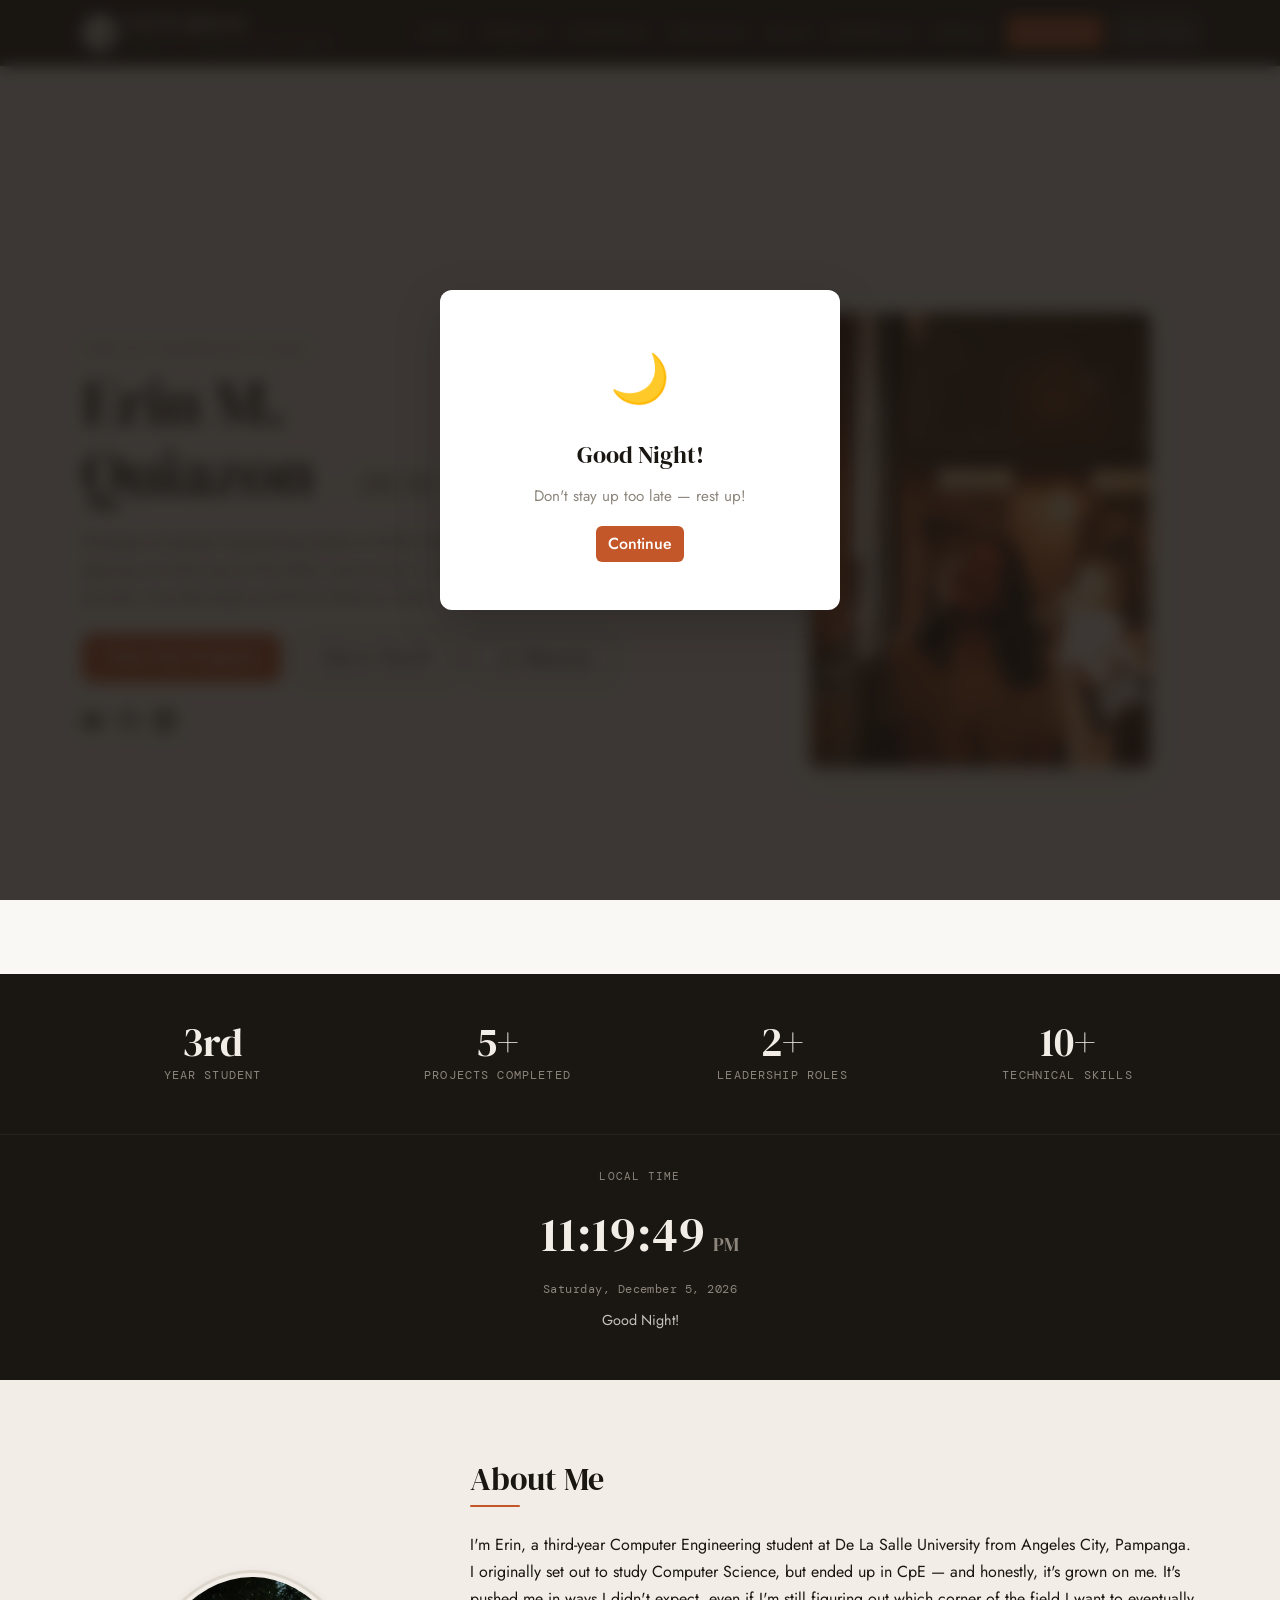
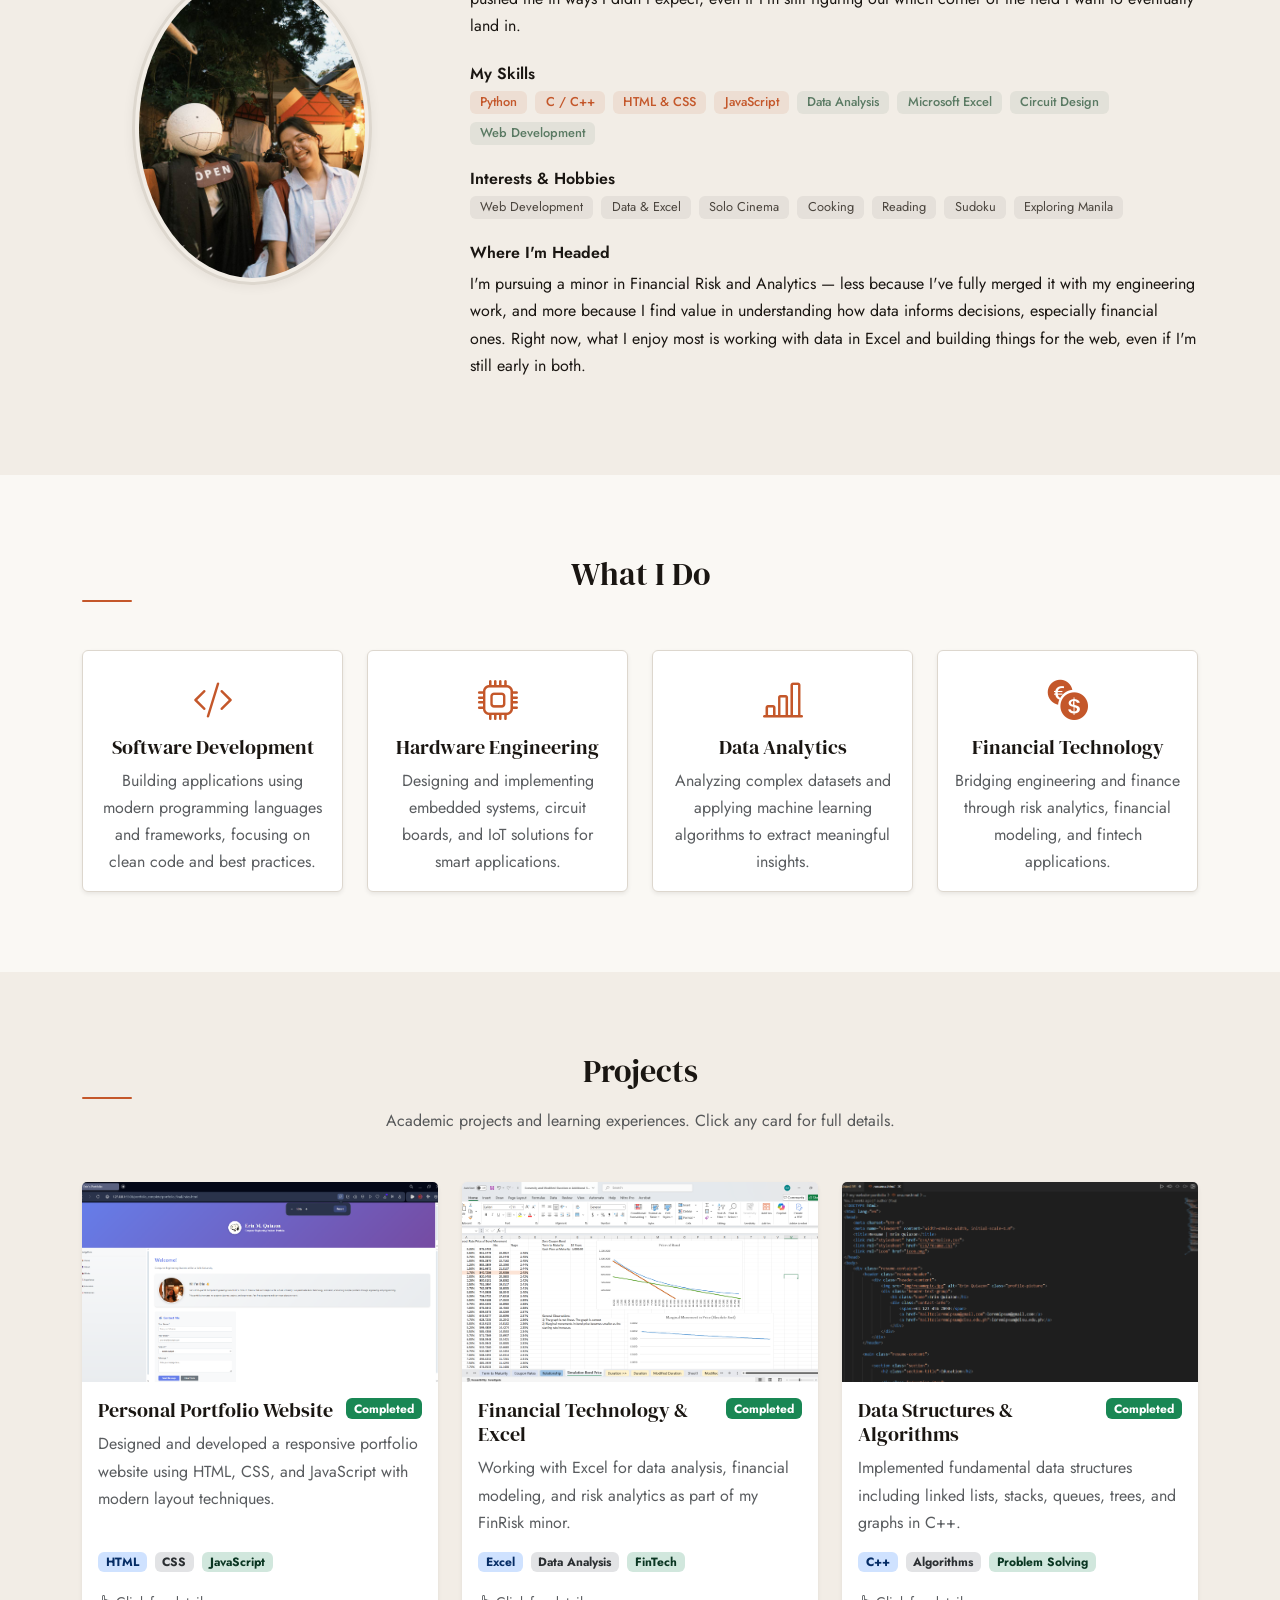
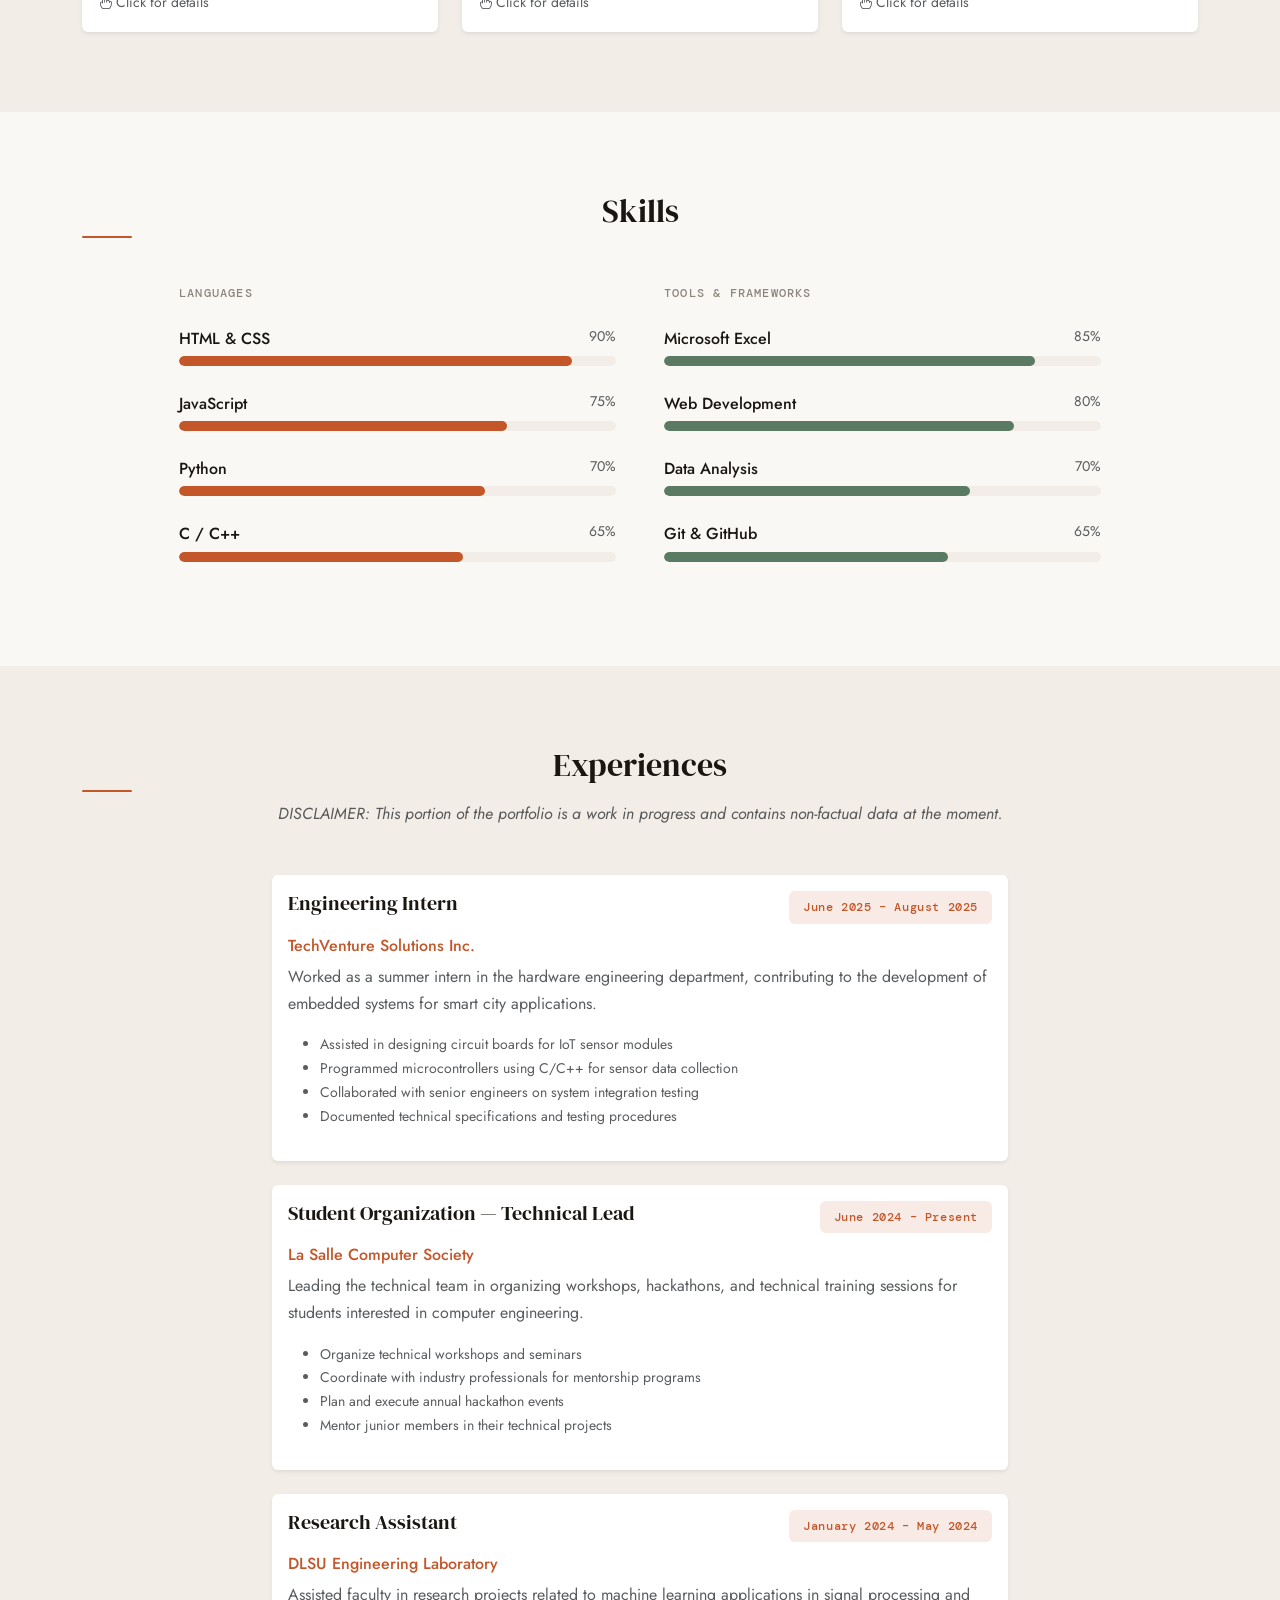
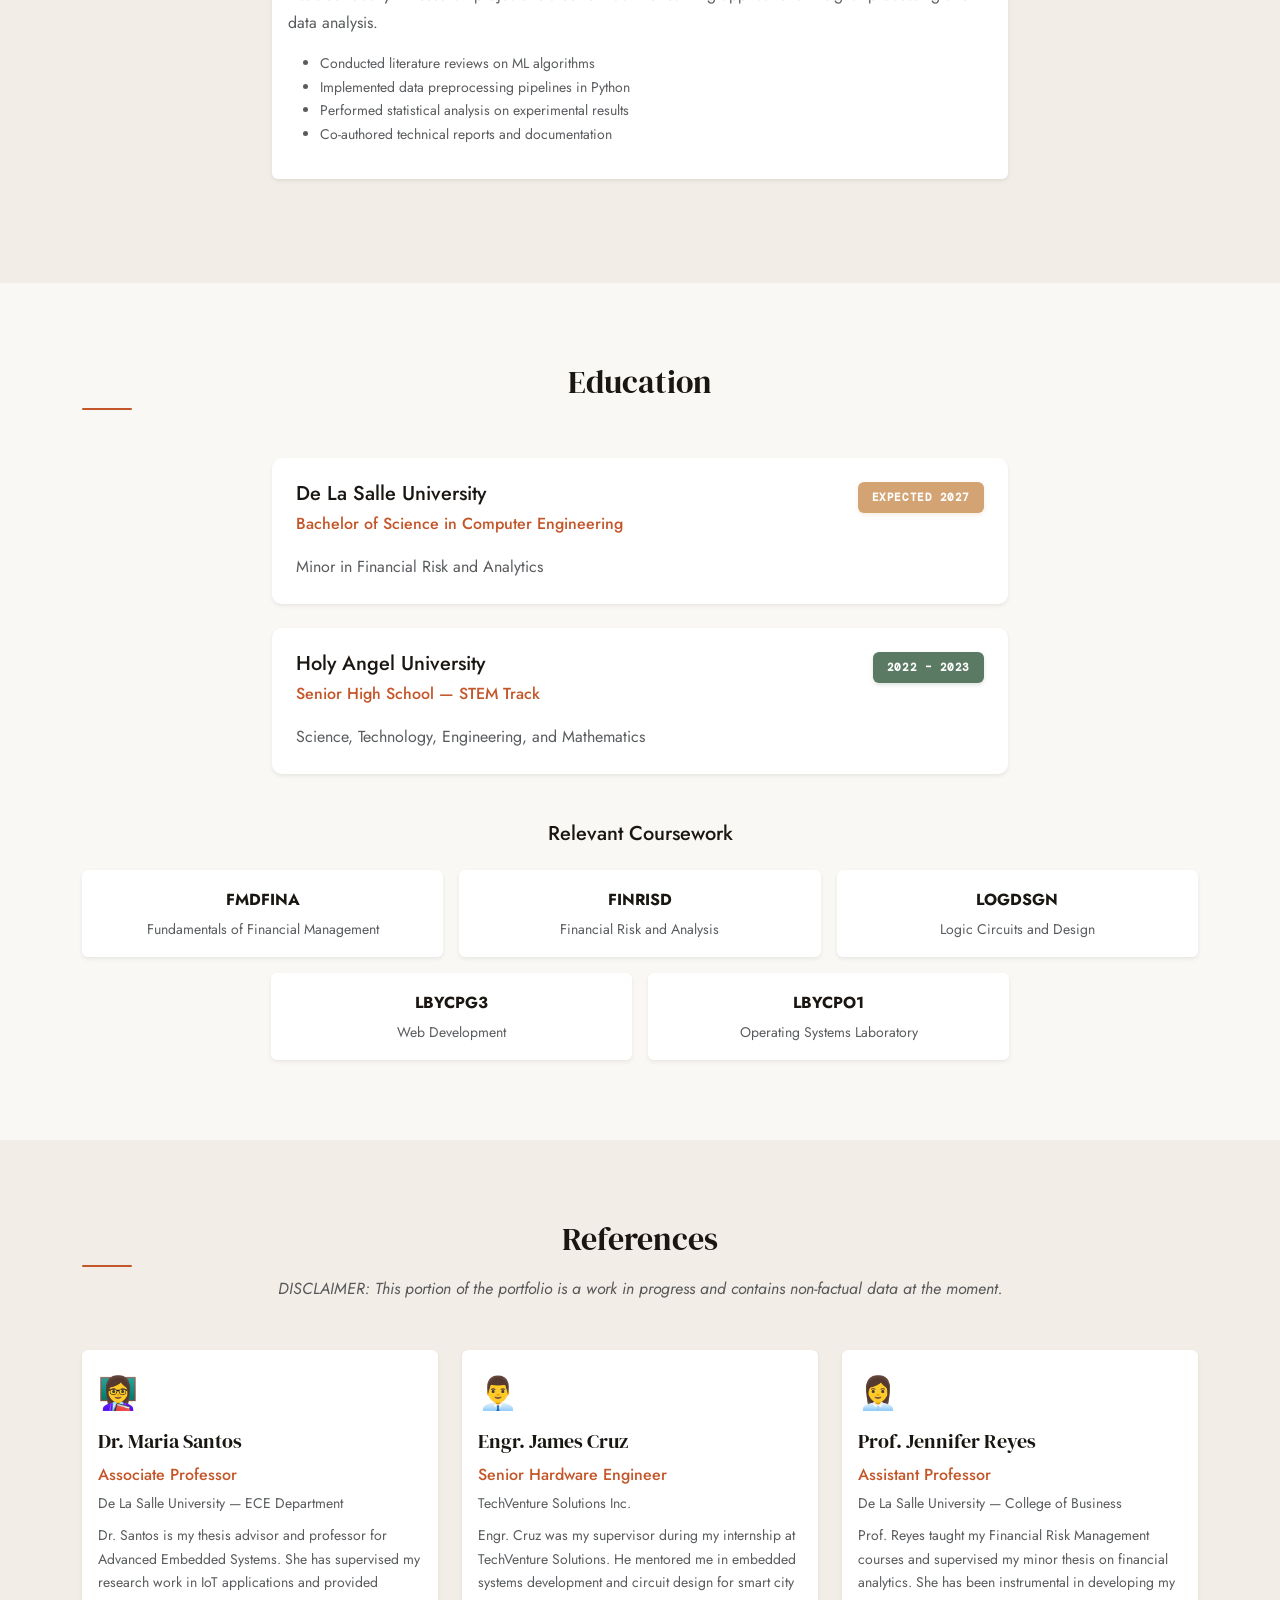
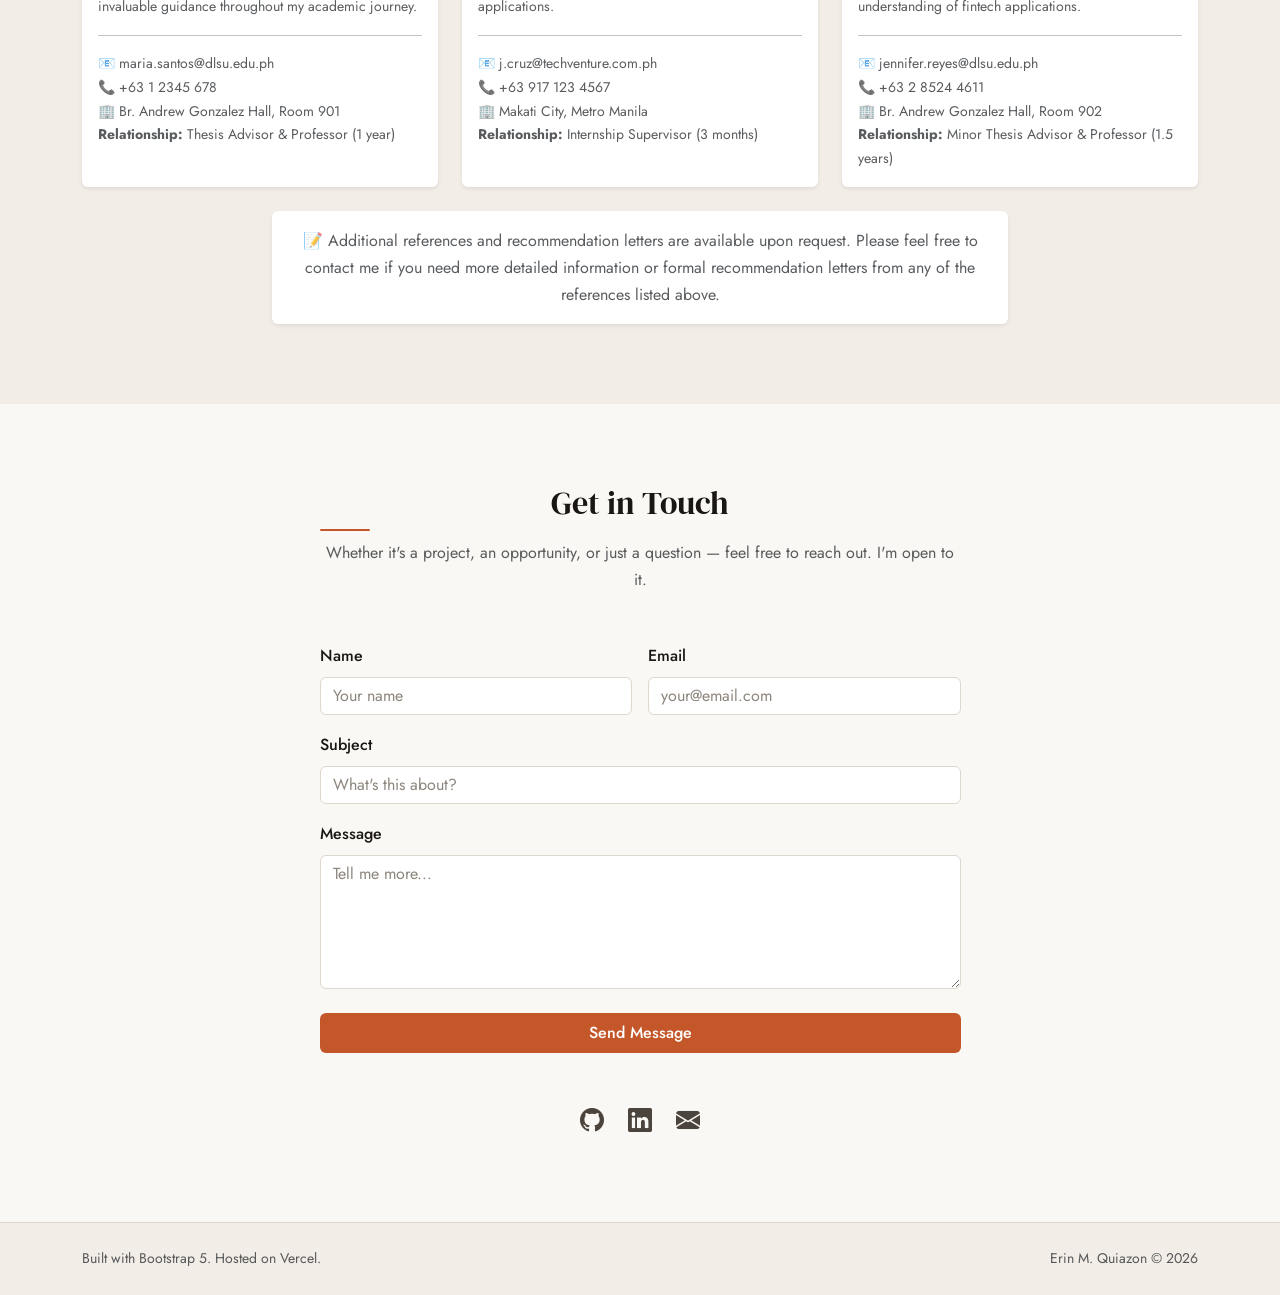
==== commit bfb09f21: "changes" ====
--- a/index.html
+++ b/index.html
@@ -244,7 +244,7 @@
 
 
     <!-- ============================================================
-         PROJECTS
+         PROJECTS (cards only — modals moved outside main)
          ============================================================ -->
     <section id="projects" class="portfolio-section section-alt">
       <div class="container">
@@ -322,89 +322,6 @@
 
 
     <!-- ============================================================
-         PROJECT MODALS
-         ============================================================ -->
-    <div class="modal fade" id="projectModal1" tabindex="-1" aria-labelledby="projectModal1Label" aria-hidden="true">
-      <div class="modal-dialog modal-lg modal-dialog-centered">
-        <div class="modal-content">
-          <div class="modal-header">
-            <h4 class="modal-title" id="projectModal1Label">Personal Portfolio Website</h4>
-            <button type="button" class="btn-close" data-bs-dismiss="modal" aria-label="Close"></button>
-          </div>
-          <div class="modal-body">
-            <img src="assets/images/portfolio-home-screenshot.png" class="img-fluid rounded mb-4" alt="Full screenshot of portfolio website">
-            <div class="d-flex flex-wrap gap-2 mb-3">
-              <span class="badge bg-success">Completed</span>
-              <span class="badge bg-body-secondary">Term 8, January 2026</span>
-              <span class="badge bg-body-secondary">LBYCPG3 — Web Development</span>
-            </div>
-            <p>Designed and developed this portfolio website using HTML, CSS, and modern CSS Grid/Flexbox layout structure. The site showcases my academic journey, skills, and experiences in an organized and visually appealing manner. Implemented responsive design principles and modern CSS techniques including gradients and animations.</p>
-            <p class="fw-medium mb-2">Technologies used:</p>
-            <div class="d-flex flex-wrap gap-2 mb-3">
-              <span class="badge bg-primary-subtle text-primary-emphasis">HTML</span>
-              <span class="badge bg-primary-subtle text-primary-emphasis">CSS</span>
-              <span class="badge bg-primary-subtle text-primary-emphasis">JavaScript</span>
-              <span class="badge bg-secondary-subtle text-secondary-emphasis">Web Design</span>
-              <span class="badge bg-secondary-subtle text-secondary-emphasis">Responsive Layout</span>
-            </div>
-          </div>
-          <div class="modal-footer">
-            <a href="https://erin-kyu.github.io/my-website-portfolio/" class="btn btn-rust" target="_blank" rel="noopener noreferrer"><i class="bi bi-box-arrow-up-right me-1"></i>Live Demo</a>
-            <a href="https://github.com/erin-kyu/my-website-portfolio" class="btn btn-outline-secondary" target="_blank" rel="noopener noreferrer"><i class="bi bi-github me-1"></i>Source Code</a>
-            <button type="button" class="btn btn-secondary" data-bs-dismiss="modal">Close</button>
-          </div>
-        </div>
-      </div>
-    </div>
-
-    <div class="modal fade" id="projectModal2" tabindex="-1" aria-labelledby="projectModal2Label" aria-hidden="true">
-      <div class="modal-dialog modal-lg modal-dialog-centered">
-        <div class="modal-content">
-          <div class="modal-header">
-            <h4 class="modal-title" id="projectModal2Label">Financial Technology &amp; Excel</h4>
-            <button type="button" class="btn-close" data-bs-dismiss="modal" aria-label="Close"></button>
-          </div>
-          <div class="modal-body">
-            <img src="assets/images/excel.png" class="img-fluid rounded mb-4" alt="Full screenshot of Excel financial analysis">
-            <div class="d-flex flex-wrap gap-2 mb-3">
-              <span class="badge bg-success">Completed</span>
-              <span class="badge bg-body-secondary">FINRISD / FMDFINA</span>
-              <span class="badge bg-body-secondary">Financial Risk &amp; Analytics Minor</span>
-            </div>
-            <p>Working with Excel for data analysis and financial modeling as part of my minor in Financial Risk and Analytics. Projects include bond valuation, duration/convexity analysis, CAPM modeling, and gap analysis for market risk assessment.</p>
-          </div>
-          <div class="modal-footer">
-            <button type="button" class="btn btn-secondary" data-bs-dismiss="modal">Close</button>
-          </div>
-        </div>
-      </div>
-    </div>
-
-    <div class="modal fade" id="projectModal3" tabindex="-1" aria-labelledby="projectModal3Label" aria-hidden="true">
-      <div class="modal-dialog modal-lg modal-dialog-centered">
-        <div class="modal-content">
-          <div class="modal-header">
-            <h4 class="modal-title" id="projectModal3Label">Data Structures &amp; Algorithms</h4>
-            <button type="button" class="btn-close" data-bs-dismiss="modal" aria-label="Close"></button>
-          </div>
-          <div class="modal-body">
-            <img src="assets/images/vscode.png" class="img-fluid rounded mb-4" alt="Full screenshot of VS Code with C++ code">
-            <div class="d-flex flex-wrap gap-2 mb-3">
-              <span class="badge bg-success">Completed</span>
-              <span class="badge bg-body-secondary">Term 2, 2024</span>
-              <span class="badge bg-body-secondary">Data Structures &amp; Algorithms</span>
-            </div>
-            <p>Implemented fundamental data structures including linked lists, stacks, queues, trees, and graphs in C++. Completed programming assignments focusing on algorithm efficiency and optimization. Analyzed time and space complexity for various operations.</p>
-          </div>
-          <div class="modal-footer">
-            <button type="button" class="btn btn-secondary" data-bs-dismiss="modal">Close</button>
-          </div>
-        </div>
-      </div>
-    </div>
-
-
-    <!-- ============================================================
          SKILLS
          ============================================================ -->
     <section id="skills" class="portfolio-section">
@@ -523,7 +440,7 @@
 
 
     <!-- ============================================================
-         EDUCATION (with coursework INSIDE the section)
+         EDUCATION
          ============================================================ -->
     <section id="education" class="portfolio-section">
       <div class="container">
@@ -733,6 +650,89 @@
 
 
   <!-- ============================================================
+       PROJECT MODALS (outside <main> to avoid z-index stacking issues)
+       ============================================================ -->
+  <div class="modal fade" id="projectModal1" tabindex="-1" aria-labelledby="projectModal1Label" aria-hidden="true">
+    <div class="modal-dialog modal-lg modal-dialog-centered modal-dialog-scrollable">
+      <div class="modal-content">
+        <div class="modal-header">
+          <h4 class="modal-title" id="projectModal1Label">Personal Portfolio Website</h4>
+          <button type="button" class="btn-close" data-bs-dismiss="modal" aria-label="Close"></button>
+        </div>
+        <div class="modal-body">
+          <img src="assets/images/portfolio-home-screenshot.png" class="img-fluid rounded mb-4" alt="Full screenshot of portfolio website">
+          <div class="d-flex flex-wrap gap-2 mb-3">
+            <span class="badge bg-success">Completed</span>
+            <span class="badge bg-body-secondary">Term 8, January 2026</span>
+            <span class="badge bg-body-secondary">LBYCPG3 — Web Development</span>
+          </div>
+          <p>Designed and developed this portfolio website using HTML, CSS, and modern CSS Grid/Flexbox layout structure. The site showcases my academic journey, skills, and experiences in an organized and visually appealing manner. Implemented responsive design principles and modern CSS techniques including gradients and animations.</p>
+          <p class="fw-medium mb-2">Technologies used:</p>
+          <div class="d-flex flex-wrap gap-2 mb-3">
+            <span class="badge bg-primary-subtle text-primary-emphasis">HTML</span>
+            <span class="badge bg-primary-subtle text-primary-emphasis">CSS</span>
+            <span class="badge bg-primary-subtle text-primary-emphasis">JavaScript</span>
+            <span class="badge bg-secondary-subtle text-secondary-emphasis">Web Design</span>
+            <span class="badge bg-secondary-subtle text-secondary-emphasis">Responsive Layout</span>
+          </div>
+        </div>
+        <div class="modal-footer">
+          <a href="https://erin-kyu.github.io/my-website-portfolio/" class="btn btn-rust" target="_blank" rel="noopener noreferrer"><i class="bi bi-box-arrow-up-right me-1"></i>Live Demo</a>
+          <a href="https://github.com/erin-kyu/my-website-portfolio" class="btn btn-outline-secondary" target="_blank" rel="noopener noreferrer"><i class="bi bi-github me-1"></i>Source Code</a>
+          <button type="button" class="btn btn-secondary" data-bs-dismiss="modal">Close</button>
+        </div>
+      </div>
+    </div>
+  </div>
+
+  <div class="modal fade" id="projectModal2" tabindex="-1" aria-labelledby="projectModal2Label" aria-hidden="true">
+    <div class="modal-dialog modal-lg modal-dialog-centered modal-dialog-scrollable">
+      <div class="modal-content">
+        <div class="modal-header">
+          <h4 class="modal-title" id="projectModal2Label">Financial Technology &amp; Excel</h4>
+          <button type="button" class="btn-close" data-bs-dismiss="modal" aria-label="Close"></button>
+        </div>
+        <div class="modal-body">
+          <img src="assets/images/excel.png" class="img-fluid rounded mb-4" alt="Full screenshot of Excel financial analysis">
+          <div class="d-flex flex-wrap gap-2 mb-3">
+            <span class="badge bg-success">Completed</span>
+            <span class="badge bg-body-secondary">FINRISD / FMDFINA</span>
+            <span class="badge bg-body-secondary">Financial Risk &amp; Analytics Minor</span>
+          </div>
+          <p>Working with Excel for data analysis and financial modeling as part of my minor in Financial Risk and Analytics. Projects include bond valuation, duration/convexity analysis, CAPM modeling, and gap analysis for market risk assessment.</p>
+        </div>
+        <div class="modal-footer">
+          <button type="button" class="btn btn-secondary" data-bs-dismiss="modal">Close</button>
+        </div>
+      </div>
+    </div>
+  </div>
+
+  <div class="modal fade" id="projectModal3" tabindex="-1" aria-labelledby="projectModal3Label" aria-hidden="true">
+    <div class="modal-dialog modal-lg modal-dialog-centered modal-dialog-scrollable">
+      <div class="modal-content">
+        <div class="modal-header">
+          <h4 class="modal-title" id="projectModal3Label">Data Structures &amp; Algorithms</h4>
+          <button type="button" class="btn-close" data-bs-dismiss="modal" aria-label="Close"></button>
+        </div>
+        <div class="modal-body">
+          <img src="assets/images/vscode.png" class="img-fluid rounded mb-4" alt="Full screenshot of VS Code with C++ code">
+          <div class="d-flex flex-wrap gap-2 mb-3">
+            <span class="badge bg-success">Completed</span>
+            <span class="badge bg-body-secondary">Term 2, 2024</span>
+            <span class="badge bg-body-secondary">Data Structures &amp; Algorithms</span>
+          </div>
+          <p>Implemented fundamental data structures including linked lists, stacks, queues, trees, and graphs in C++. Completed programming assignments focusing on algorithm efficiency and optimization. Analyzed time and space complexity for various operations.</p>
+        </div>
+        <div class="modal-footer">
+          <button type="button" class="btn btn-secondary" data-bs-dismiss="modal">Close</button>
+        </div>
+      </div>
+    </div>
+  </div>
+
+
+  <!-- ============================================================
        FOOTER
        ============================================================ -->
   <footer class="py-4 border-top">
--- a/css/style.css
+++ b/css/style.css
@@ -299,4 +299,15 @@
 .status-progress {
     background-color: #d4a373;
     box-shadow: 0 2px 4px rgba(212, 163, 115, 0.2);
+}
+
+.modal {
+  z-index: 1060 !important;
+}
+.modal-backdrop {
+  z-index: 1055 !important;
+}
+
+body.modal-open .navbar {
+  z-index: 1 !important;
 }
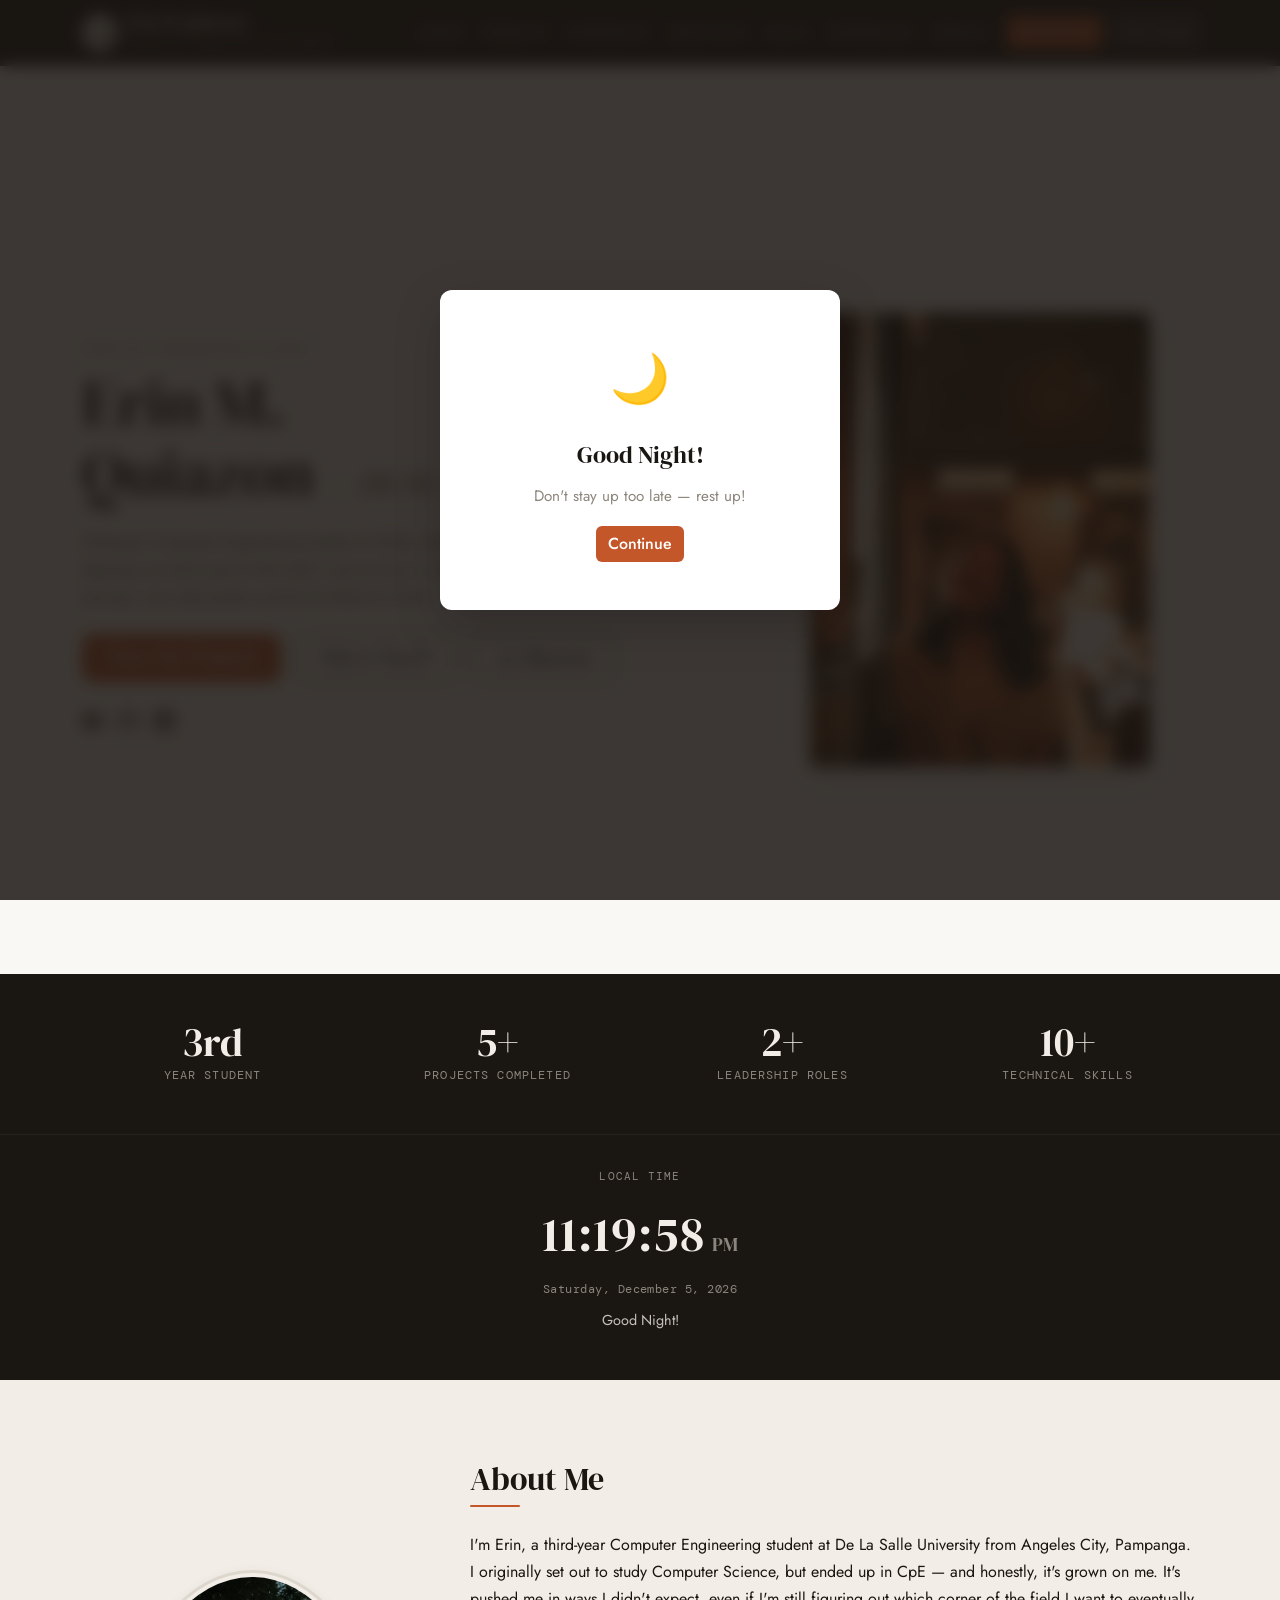
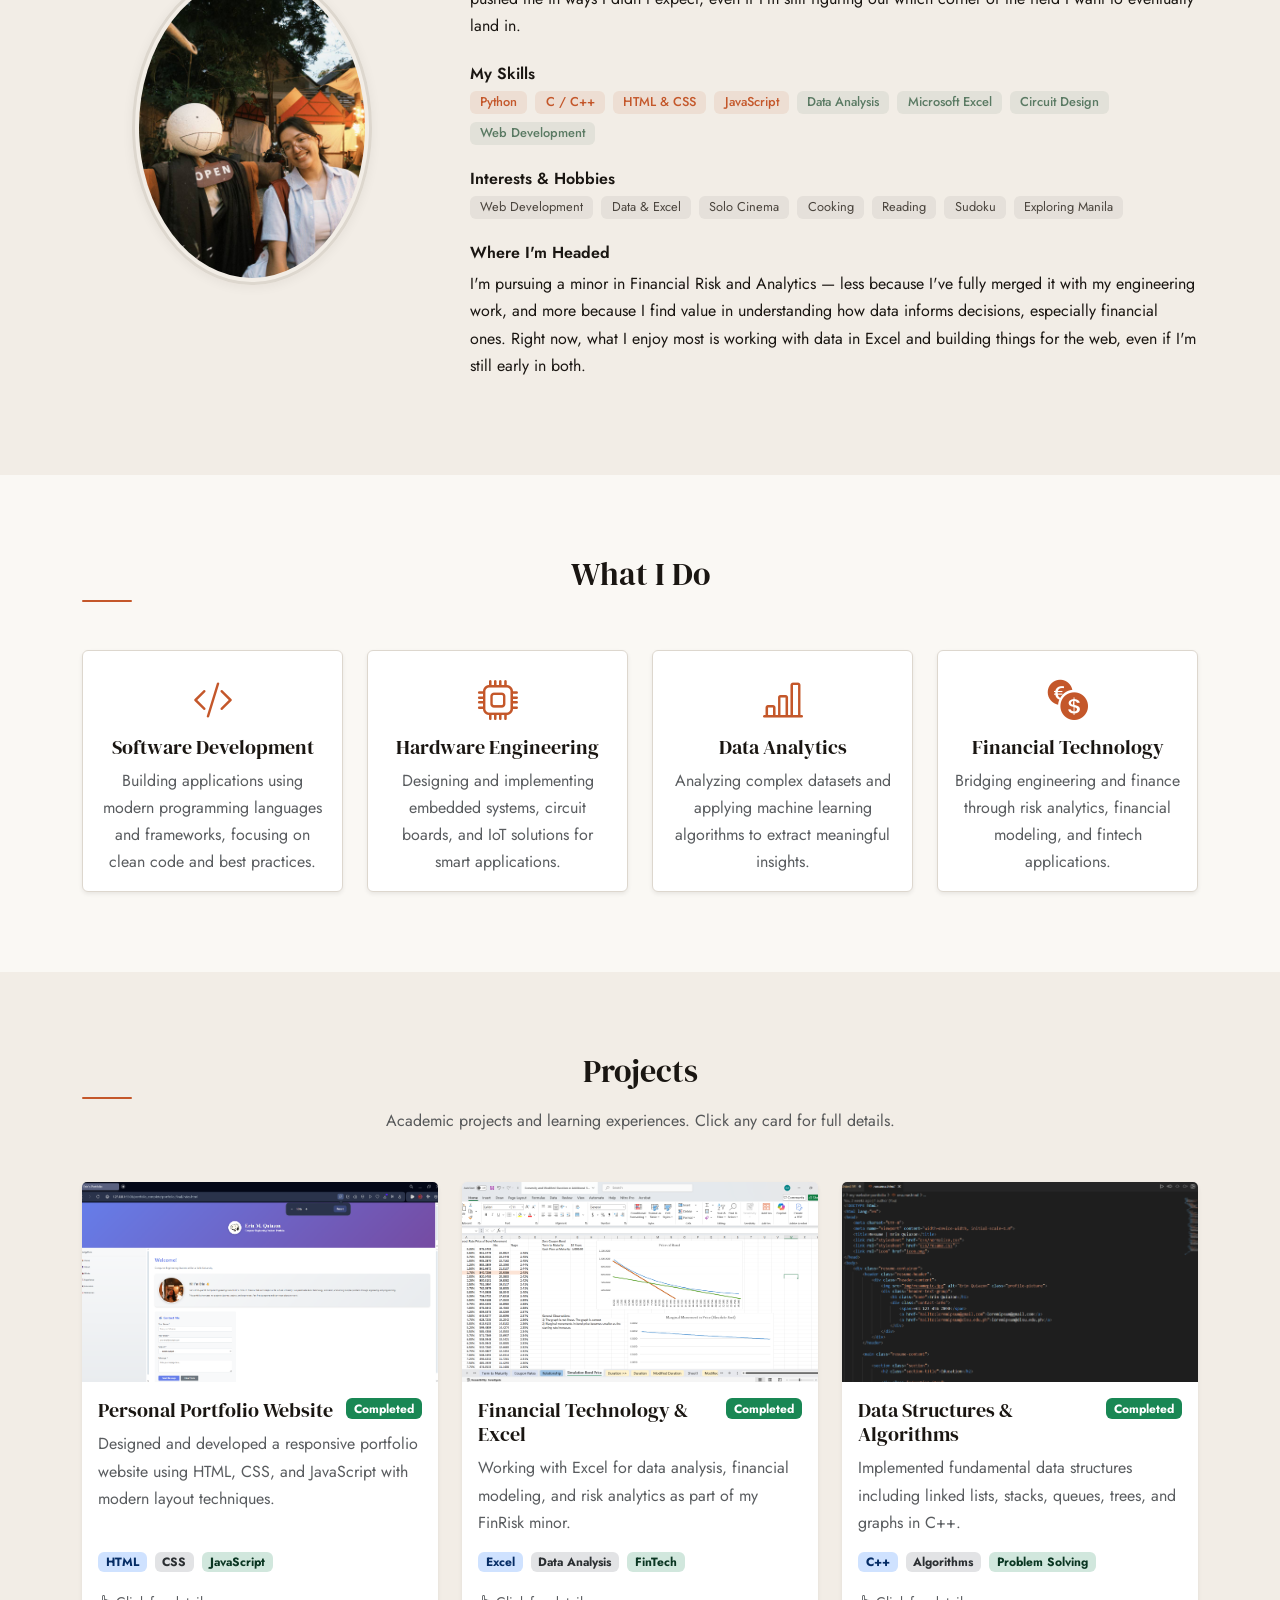
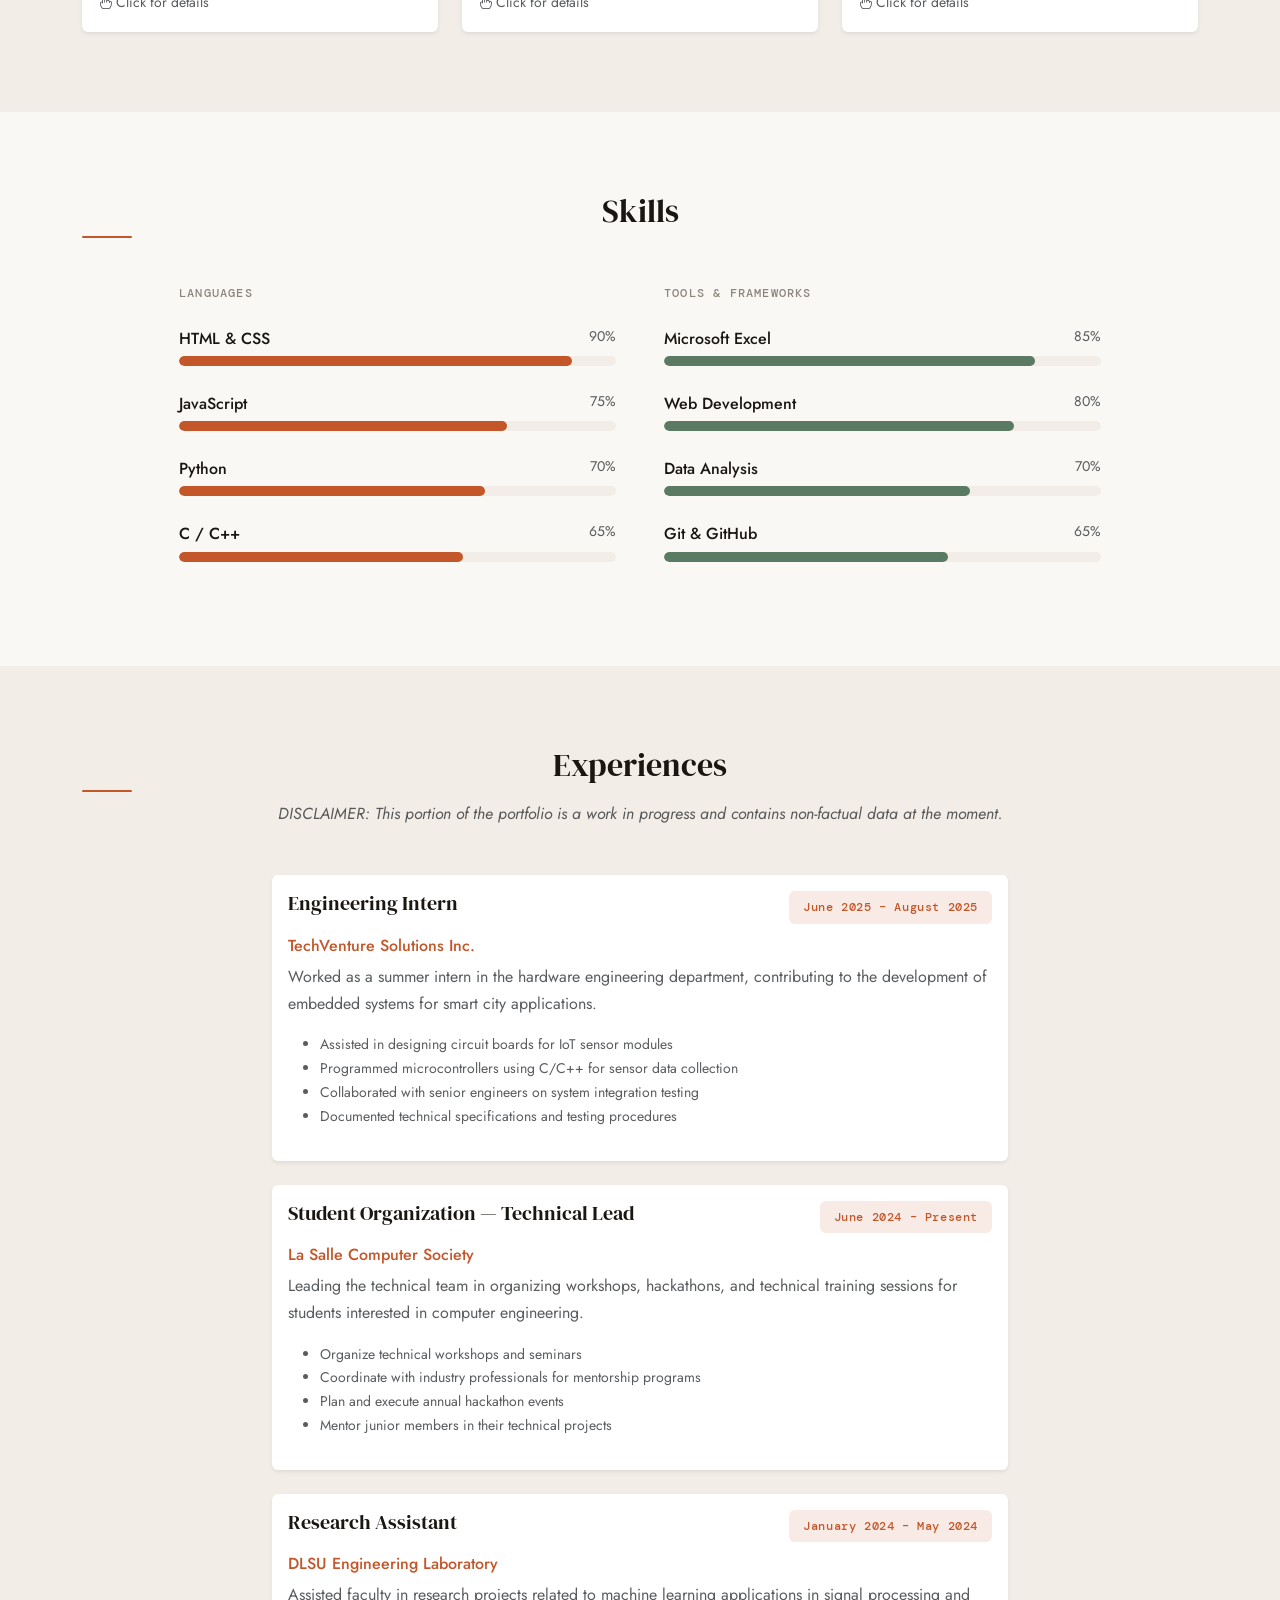
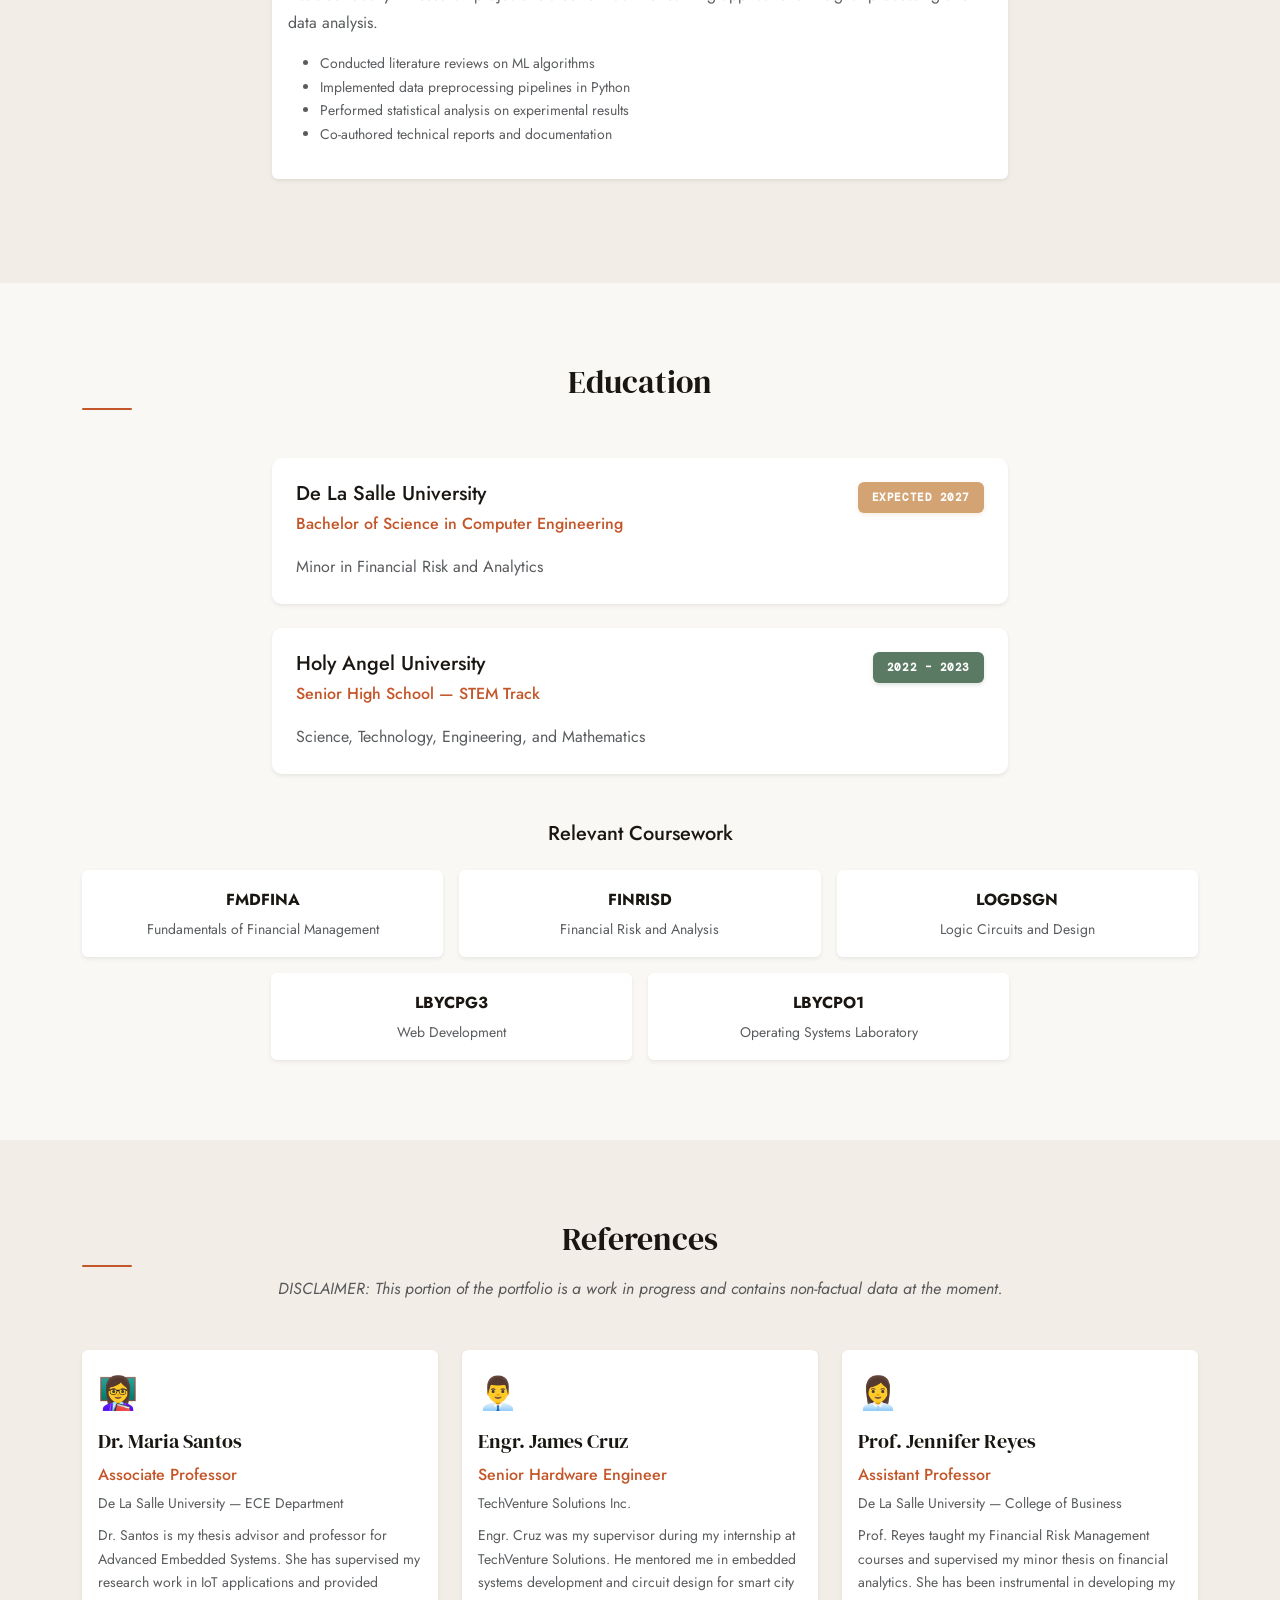
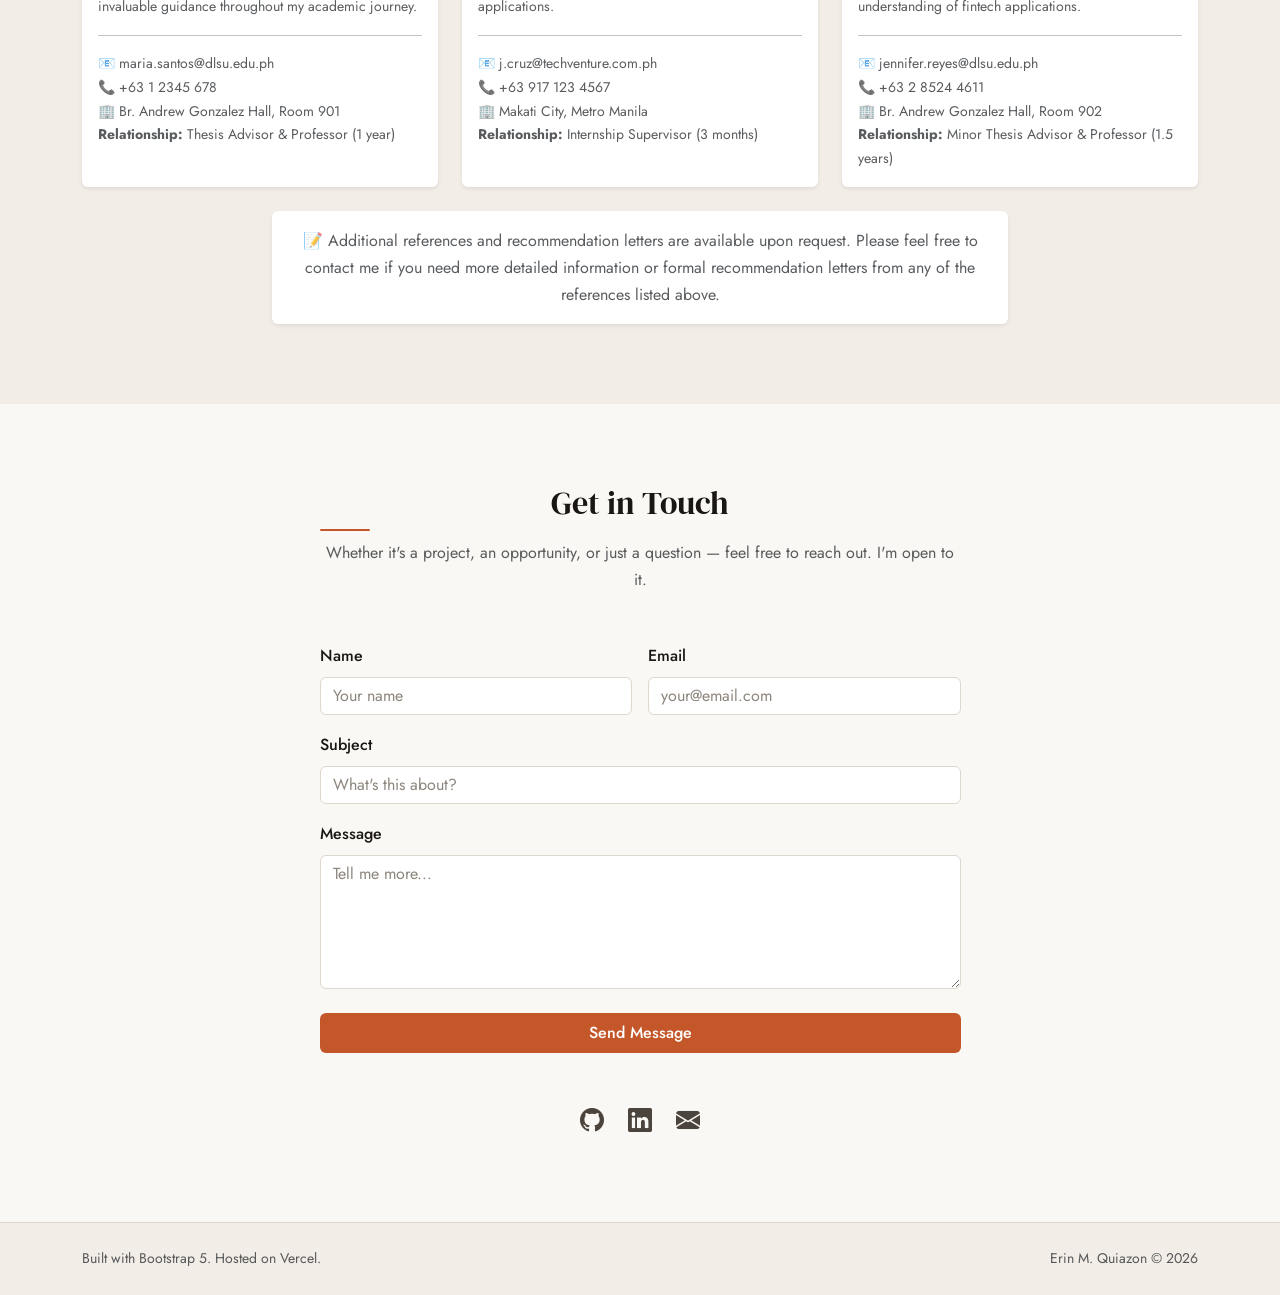
==== commit 6656e825: "githublink" ====
--- a/index.html
+++ b/index.html
@@ -677,8 +677,8 @@
           </div>
         </div>
         <div class="modal-footer">
-          <a href="https://erin-kyu.github.io/my-website-portfolio/" class="btn btn-rust" target="_blank" rel="noopener noreferrer"><i class="bi bi-box-arrow-up-right me-1"></i>Live Demo</a>
-          <a href="https://github.com/erin-kyu/my-website-portfolio" class="btn btn-outline-secondary" target="_blank" rel="noopener noreferrer"><i class="bi bi-github me-1"></i>Source Code</a>
+          <a href="https://erin-kyu.github.io/student-portfolio/" class="btn btn-rust" target="_blank" rel="noopener noreferrer"><i class="bi bi-box-arrow-up-right me-1"></i>Live Demo</a>
+          <a href="https://github.com/erin-kyu/student-portfolio" class="btn btn-outline-secondary" target="_blank" rel="noopener noreferrer"><i class="bi bi-github me-1"></i>Source Code</a>
           <button type="button" class="btn btn-secondary" data-bs-dismiss="modal">Close</button>
         </div>
       </div>
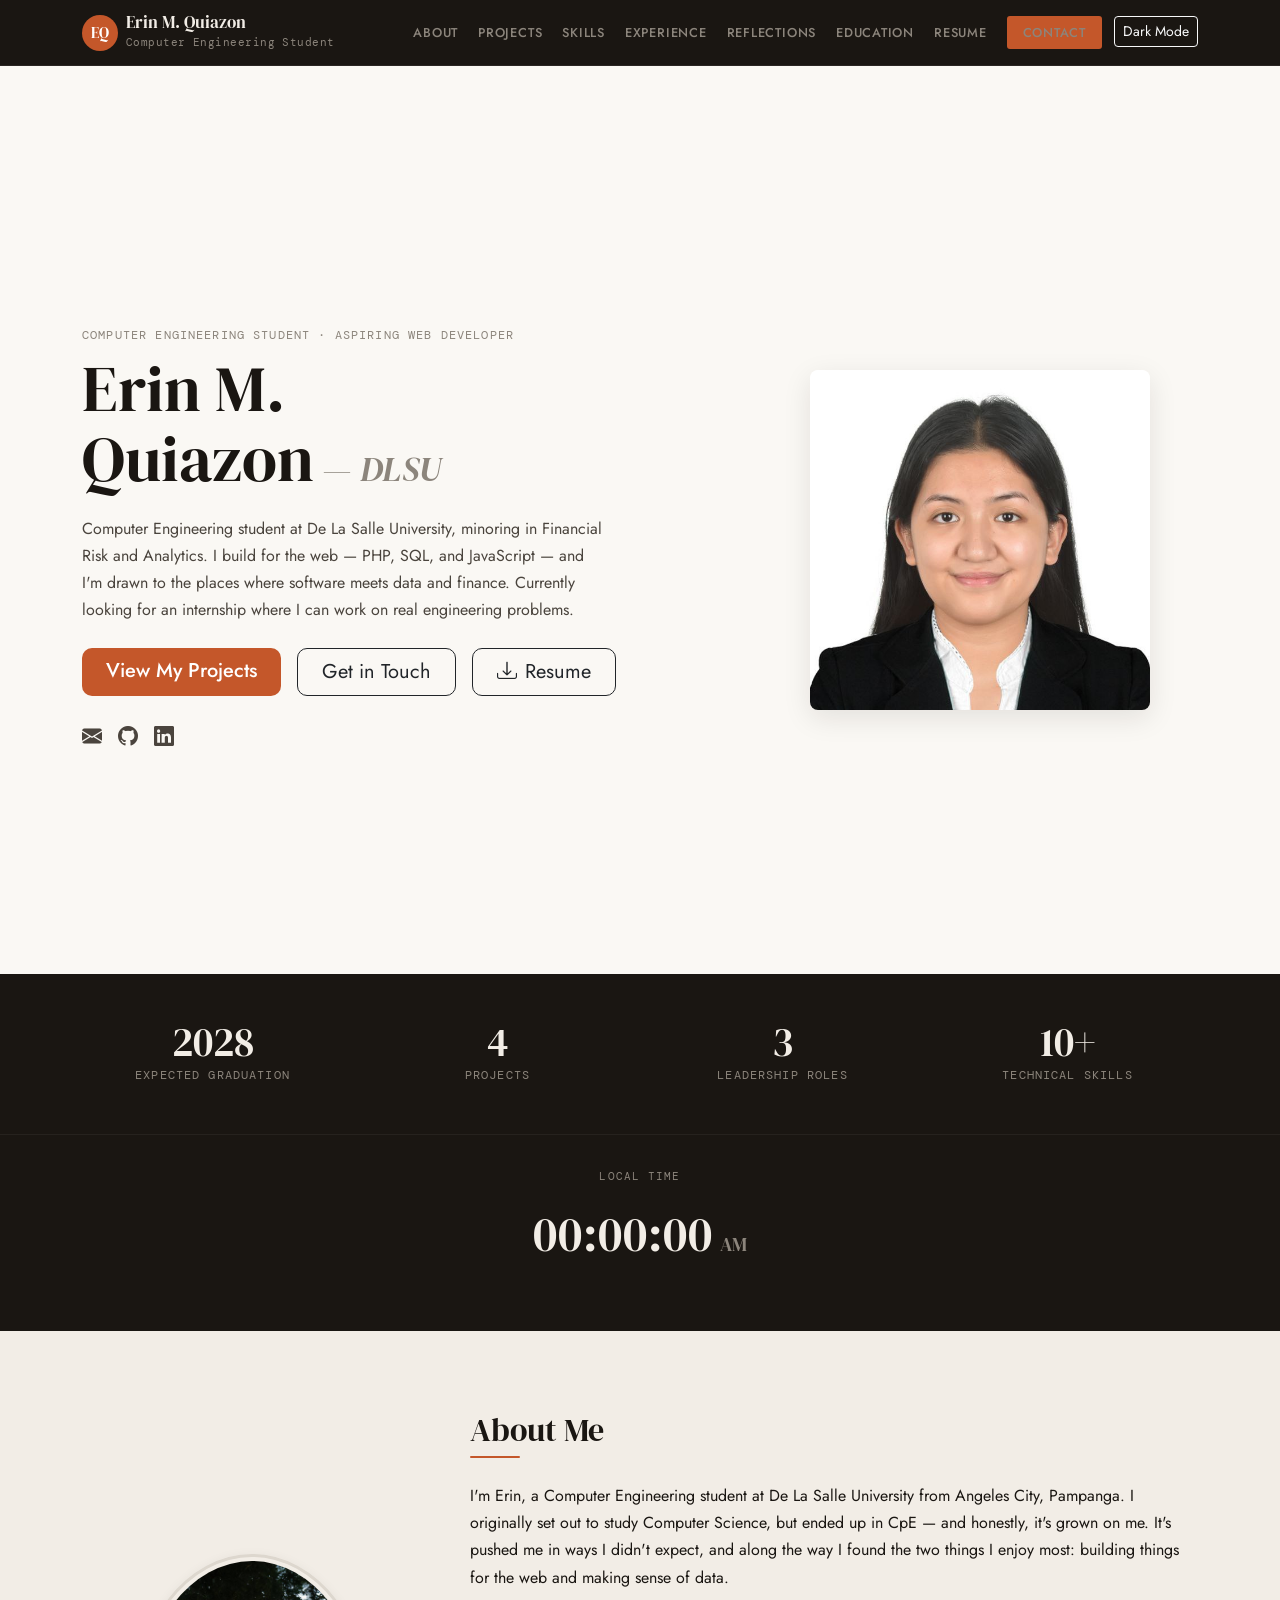
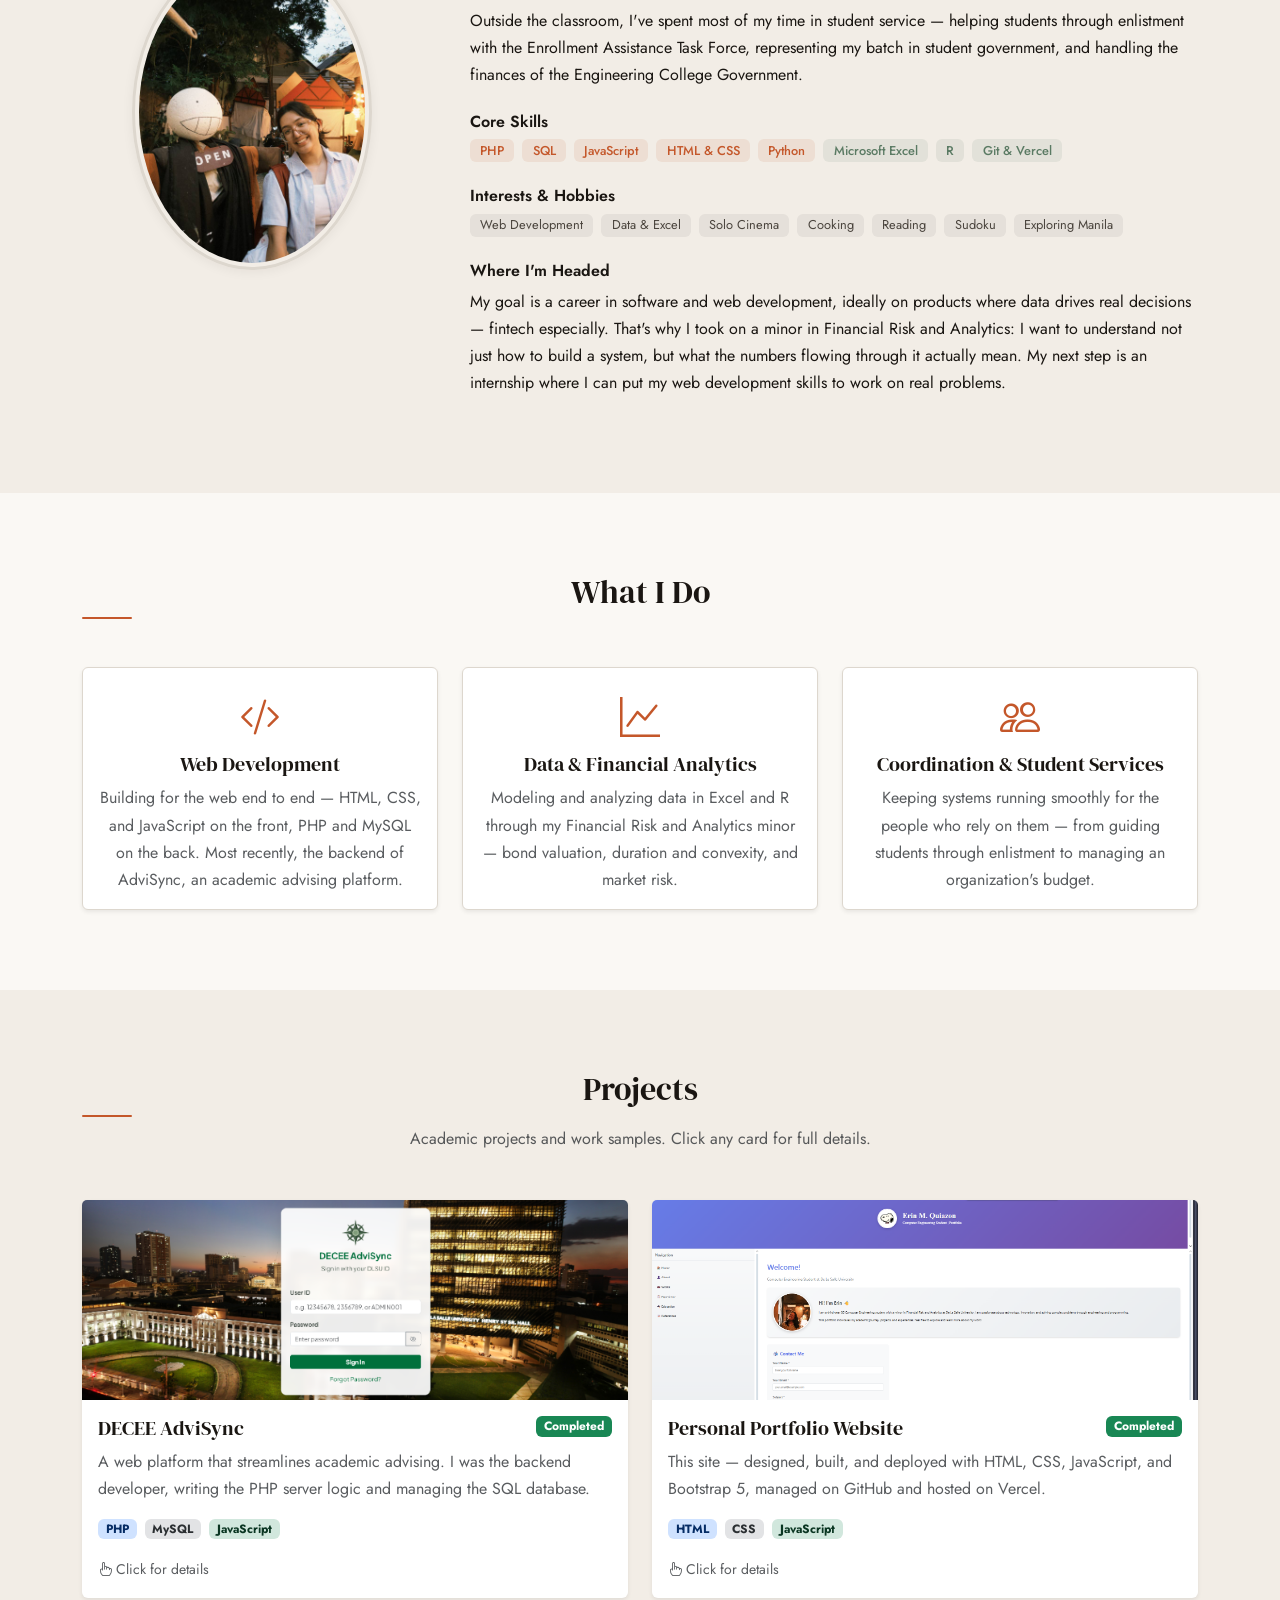
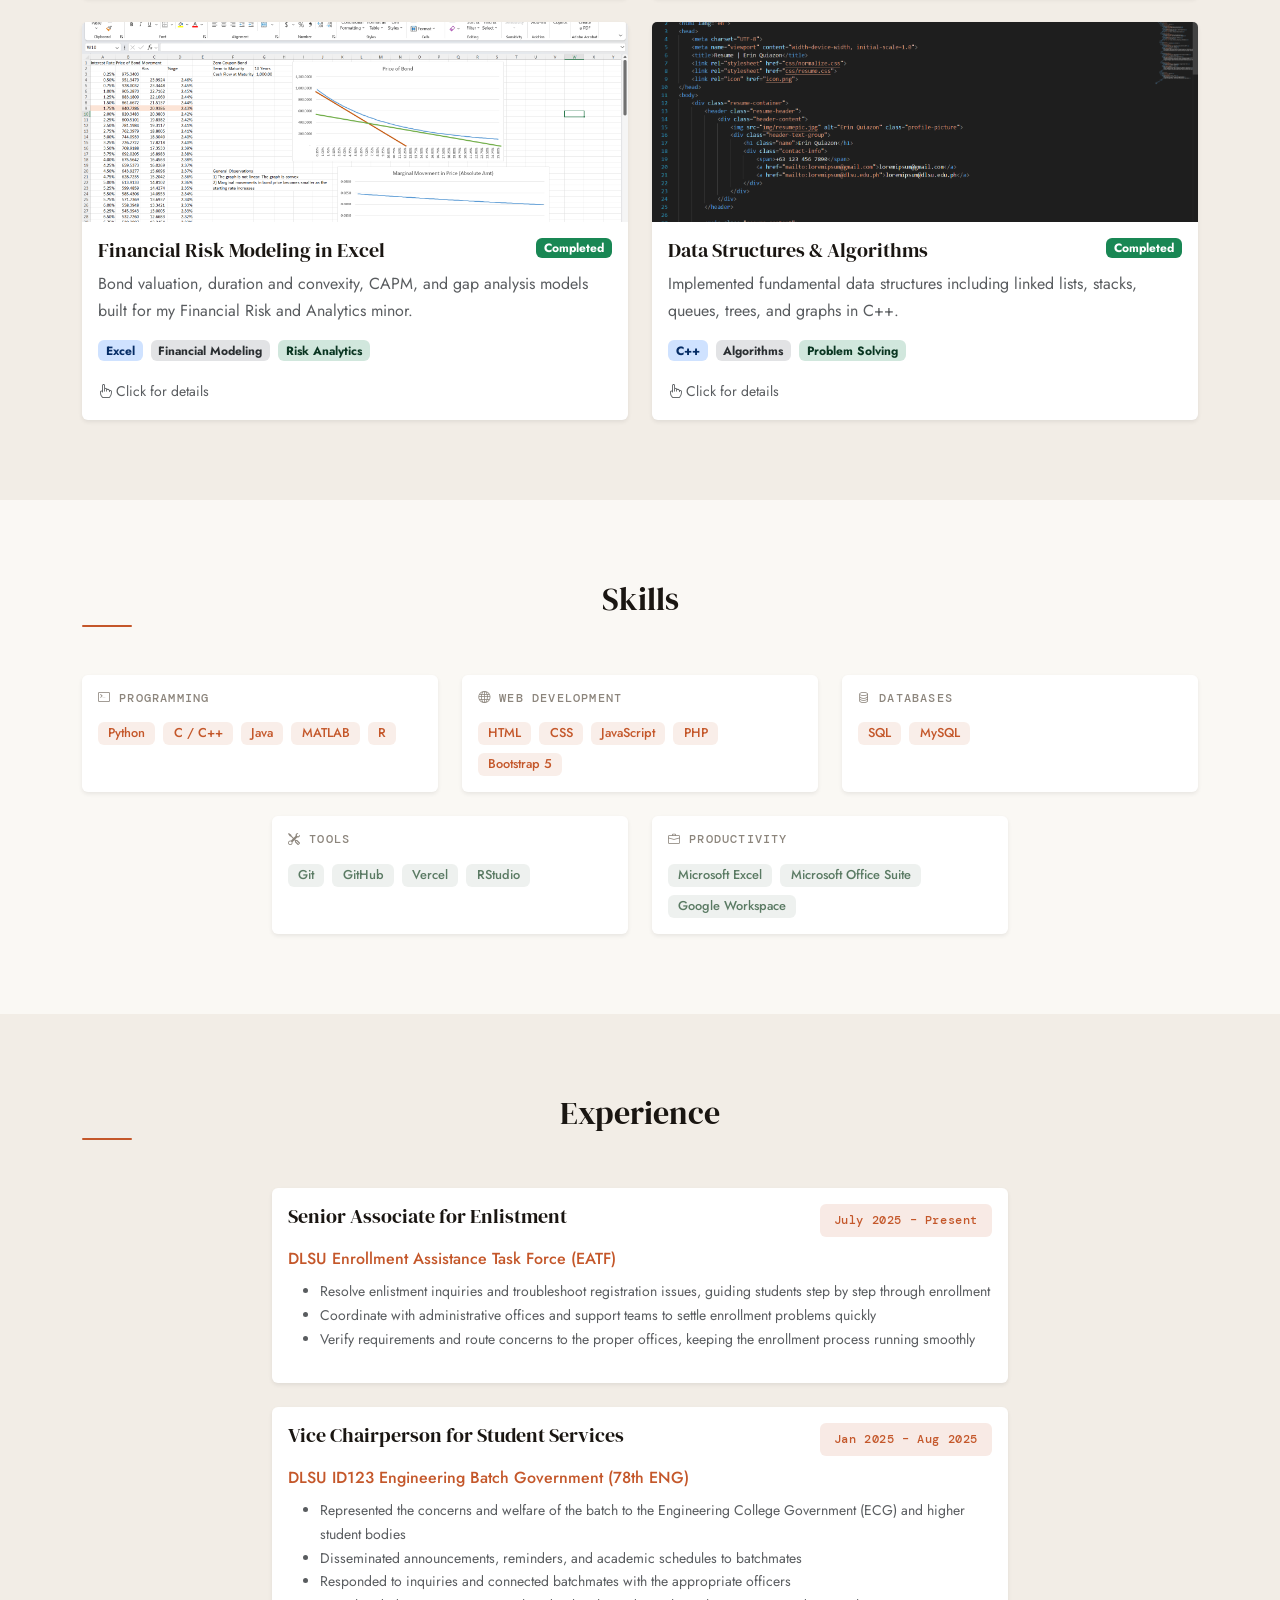
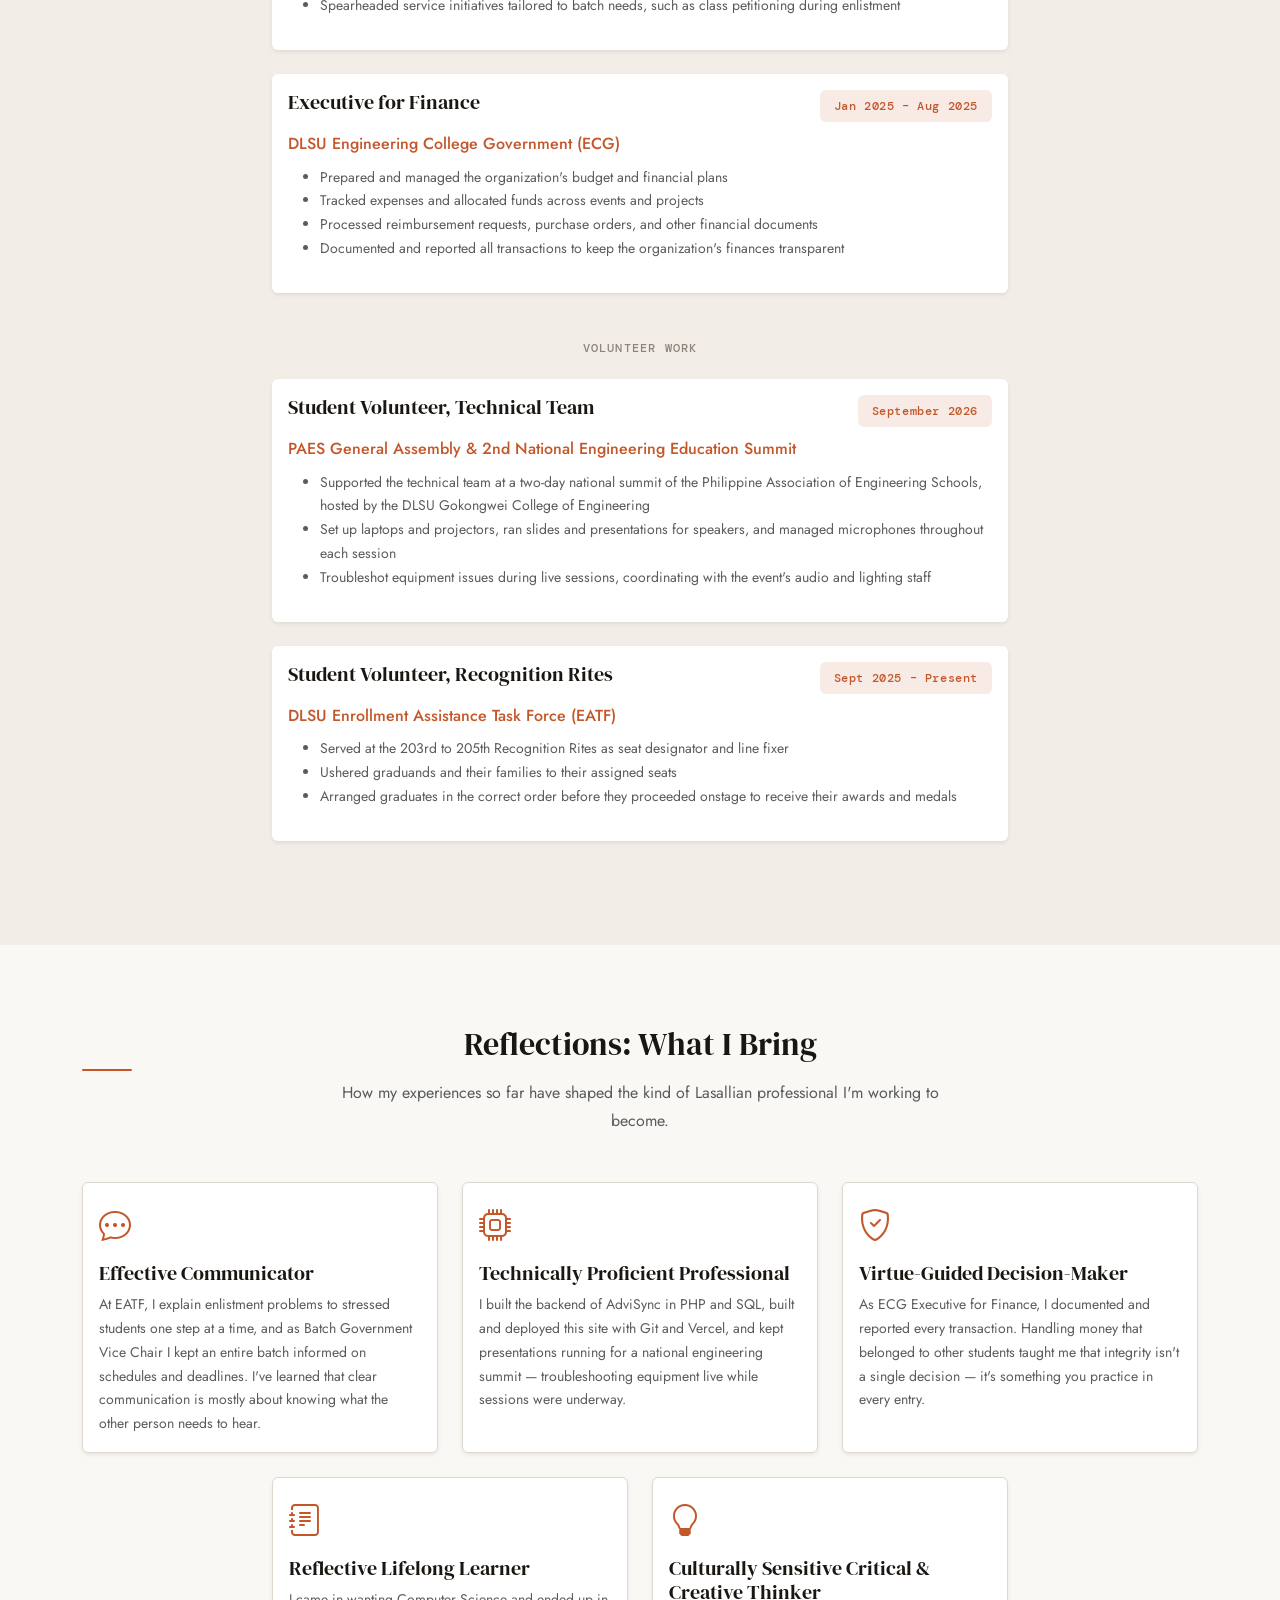
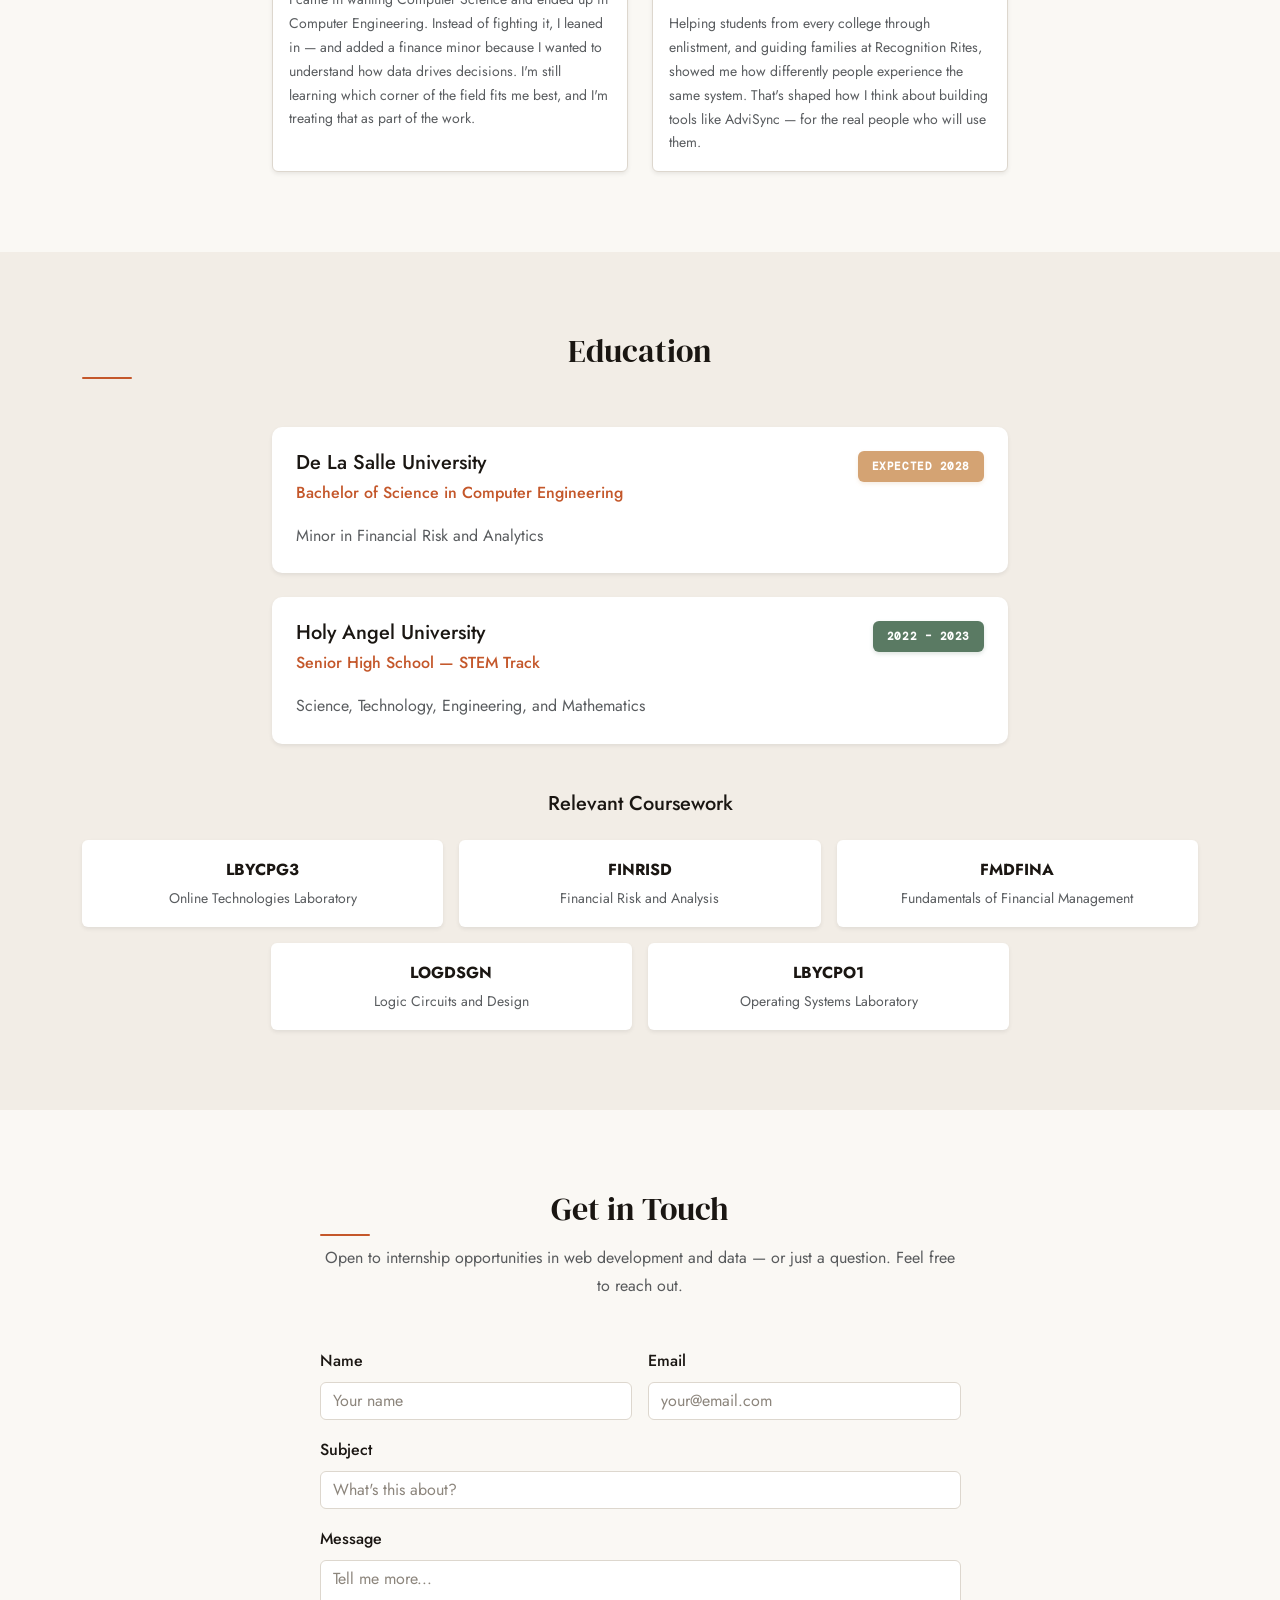
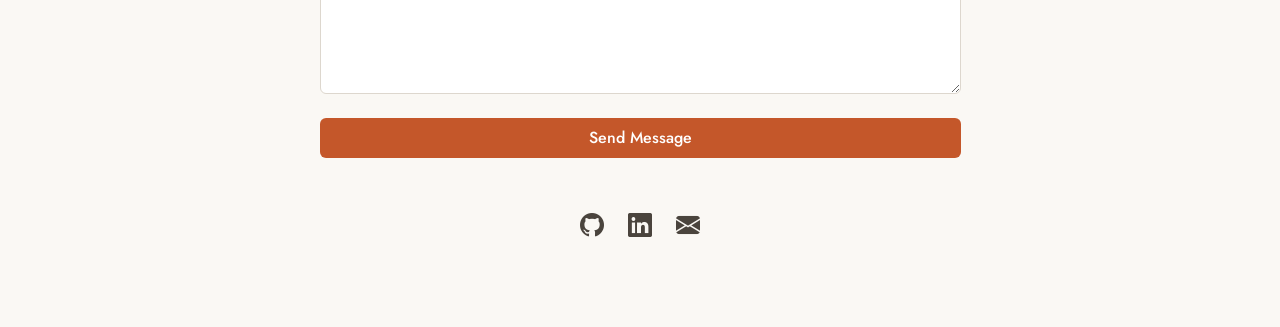
==== commit b99fb46c: "Update index" ====
--- a/index.html
+++ b/index.html
@@ -4,7 +4,7 @@
   <meta charset="UTF-8">
   <meta name="viewport" content="width=device-width, initial-scale=1.0">
   <meta name="description"
-    content="Portfolio of Erin M. Quiazon, a third-year Computer Engineering student at De La Salle University.">
+    content="Career e-Portfolio of Erin M. Quiazon, a Computer Engineering student at De La Salle University minoring in Financial Risk and Analytics.">
   <title>Erin M. Quiazon | Portfolio</title>
   <link rel="icon" href="assets/images/icon.png">
 
@@ -29,12 +29,12 @@
 <body data-bs-spy="scroll" data-bs-target="#navbarMain" data-bs-offset="80">
 
   <!-- ============================================================
-       FEATURE 1: BOOTSTRAP NAVBAR
+       NAVBAR
        ============================================================ -->
   <nav class="navbar navbar-expand-lg">
     <div class="container">
       <a class="navbar-brand d-flex align-items-center gap-2" href="#hero">
-        <img src="assets/images/snoopy.jpg" alt="Site logo" class="brand-logo" width="36" height="36">
+        <span class="brand-monogram" aria-hidden="true">EQ</span>
         <div class="brand-text">
           <span class="brand-name">Erin M. Quiazon</span>
           <span class="brand-sub">Computer Engineering Student</span>
@@ -50,10 +50,10 @@
         <ul class="navbar-nav ms-auto gap-1">
           <li class="nav-item"><a class="nav-link" href="#about">About</a></li>
           <li class="nav-item"><a class="nav-link" href="#projects">Projects</a></li>
+          <li class="nav-item"><a class="nav-link" href="#skills">Skills</a></li>
           <li class="nav-item"><a class="nav-link" href="#experience">Experience</a></li>
+          <li class="nav-item"><a class="nav-link" href="#reflections">Reflections</a></li>
           <li class="nav-item"><a class="nav-link" href="#education">Education</a></li>
-          <li class="nav-item"><a class="nav-link" href="#skills">Skills</a></li>
-          <li class="nav-item"><a class="nav-link" href="#references">References</a></li>
           <li class="nav-item"><a class="nav-link" href="resume.html">Resume</a></li>
           <li class="nav-item">
             <a class="nav-link btn-contact-nav ms-lg-2 px-3" href="#contact">Contact</a>
@@ -70,19 +70,19 @@
   <main id="main-content">
 
     <!-- ============================================================
-         HERO SECTION
+         HERO
          ============================================================ -->
     <section id="hero" class="d-flex align-items-center min-vh-100">
       <div class="container">
         <div class="row align-items-center g-5">
           <div class="col-12 col-lg-7">
-            <p class="hero-eyebrow">Computer Engineering Student</p>
+            <p class="hero-eyebrow">Computer Engineering Student · Aspiring Web Developer</p>
             <h1 class="hero-title">Erin M.<br>Quiazon<span class="hero-highlight"> — DLSU</span></h1>
-            <p class="hero-subtitle">Third-year Computer Engineering student at DLSU, from Angeles City. Still figuring out which part of the field I want to be in — but enjoying the process, one web project and Excel sheet at a time.</p>
+            <p class="hero-subtitle">Computer Engineering student at De La Salle University, minoring in Financial Risk and Analytics. I build for the web — PHP, SQL, and JavaScript — and I'm drawn to the places where software meets data and finance. Currently looking for an internship where I can work on real engineering problems.</p>
             <div class="d-flex flex-wrap gap-3 mt-4">
               <a href="#projects" class="btn btn-rust btn-lg px-4">View My Projects</a>
               <a href="#contact" class="btn btn-outline-dark btn-lg px-4">Get in Touch</a>
-              <a href="assets/resume.pdf" download="resume.pdf" class="btn btn-outline-dark btn-lg px-4">
+              <a href="assets/resume.pdf" download="Erin-Quiazon-Resume.pdf" class="btn btn-outline-dark btn-lg px-4">
                 <i class="bi bi-download me-2"></i>Resume
               </a>
             </div>
@@ -94,7 +94,7 @@
                 target="_blank" rel="noopener noreferrer"
                 data-bs-toggle="tooltip" data-bs-placement="bottom" title="Visit my GitHub"
                 aria-label="GitHub profile"><i class="bi bi-github fs-5"></i></a>
-              <a href="https://linkedin.com/in/" class="social-link"
+              <a href="https://www.linkedin.com/in/erin-quiazon-b76b72370" class="social-link"
                 target="_blank" rel="noopener noreferrer"
                 data-bs-toggle="tooltip" data-bs-placement="bottom" title="Connect on LinkedIn"
                 aria-label="LinkedIn profile"><i class="bi bi-linkedin fs-5"></i></a>
@@ -102,7 +102,7 @@
           </div>
           <div class="col-12 col-lg-5 text-center">
             <div class="hero-image-wrapper">
-              <img src="assets/images/picofme.jpg" alt="Portrait photo of Erin M. Quiazon" class="img-fluid hero-portrait">
+              <img src="assets/images/resumepic.jpg" alt="Portrait of Erin M. Quiazon" class="img-fluid hero-portrait">
             </div>
           </div>
         </div>
@@ -117,13 +117,13 @@
       <div class="container">
         <div class="row row-cols-2 row-cols-md-4 g-4 text-center">
           <div class="col">
-            <div class="stat-card"><span class="stat-number">3rd</span><span class="stat-label">Year Student</span></div>
-          </div>
-          <div class="col">
-            <div class="stat-card"><span class="stat-number">5+</span><span class="stat-label">Projects Completed</span></div>
-          </div>
-          <div class="col">
-            <div class="stat-card"><span class="stat-number">2+</span><span class="stat-label">Leadership Roles</span></div>
+            <div class="stat-card"><span class="stat-number">2028</span><span class="stat-label">Expected Graduation</span></div>
+          </div>
+          <div class="col">
+            <div class="stat-card"><span class="stat-number">4</span><span class="stat-label">Projects</span></div>
+          </div>
+          <div class="col">
+            <div class="stat-card"><span class="stat-number">3</span><span class="stat-label">Leadership Roles</span></div>
           </div>
           <div class="col">
             <div class="stat-card"><span class="stat-number">10+</span><span class="stat-label">Technical Skills</span></div>
@@ -134,7 +134,7 @@
 
 
     <!-- ============================================================
-         CLOCK SECTION
+         CLOCK
          ============================================================ -->
     <section id="clock" class="clock-section">
       <div class="container text-center">
@@ -150,30 +150,31 @@
 
 
     <!-- ============================================================
-         ABOUT SECTION
+         ABOUT
          ============================================================ -->
     <section id="about" class="portfolio-section section-alt">
       <div class="container">
         <div class="row align-items-center g-5">
           <div class="col-12 col-md-4 text-center">
-            <img src="assets/images/avatar2.jpg" alt="Profile photo of Erin M. Quiazon"
+            <img src="assets/images/avatar2.jpg" alt="Photo of Erin M. Quiazon"
               class="img-fluid rounded-circle shadow avatar-img" width="260" height="260">
           </div>
           <div class="col-12 col-md-8">
             <h2 class="section-heading mb-4">About Me</h2>
 
-            <p>I'm Erin, a third-year Computer Engineering student at De La Salle University from Angeles City, Pampanga. I originally set out to study Computer Science, but ended up in CpE — and honestly, it's grown on me. It's pushed me in ways I didn't expect, even if I'm still figuring out which corner of the field I want to eventually land in.</p>
-
-            <h3 class="h6 fw-semibold mt-4 mb-2">My Skills</h3>
+            <p>I'm Erin, a Computer Engineering student at De La Salle University from Angeles City, Pampanga. I originally set out to study Computer Science, but ended up in CpE — and honestly, it's grown on me. It's pushed me in ways I didn't expect, and along the way I found the two things I enjoy most: building things for the web and making sense of data.</p>
+            <p>Outside the classroom, I've spent most of my time in student service — helping students through enlistment with the Enrollment Assistance Task Force, representing my batch in student government, and handling the finances of the Engineering College Government.</p>
+
+            <h3 class="h6 fw-semibold mt-4 mb-2">Core Skills</h3>
             <div class="d-flex flex-wrap gap-2">
-              <span class="badge badge-skill-primary" data-bs-toggle="tooltip" title="Used in data analysis and automation">Python</span>
-              <span class="badge badge-skill-primary" data-bs-toggle="tooltip" title="Used in data structures and embedded systems">C / C++</span>
+              <span class="badge badge-skill-primary" data-bs-toggle="tooltip" title="Server-side logic for AdviSync">PHP</span>
+              <span class="badge badge-skill-primary" data-bs-toggle="tooltip" title="MySQL databases for web applications">SQL</span>
+              <span class="badge badge-skill-primary" data-bs-toggle="tooltip" title="Frontend scripting and DOM manipulation">JavaScript</span>
               <span class="badge badge-skill-primary" data-bs-toggle="tooltip" title="Core web development languages">HTML &amp; CSS</span>
-              <span class="badge badge-skill-primary" data-bs-toggle="tooltip" title="Frontend scripting and DOM manipulation">JavaScript</span>
-              <span class="badge badge-skill-secondary" data-bs-toggle="tooltip" title="Financial modeling and risk analytics">Data Analysis</span>
-              <span class="badge badge-skill-secondary" data-bs-toggle="tooltip" title="Spreadsheets, pivot tables, and VBA">Microsoft Excel</span>
-              <span class="badge badge-skill-secondary" data-bs-toggle="tooltip" title="Schematic design and simulation">Circuit Design</span>
-              <span class="badge badge-skill-secondary" data-bs-toggle="tooltip" title="Full-stack HTML/CSS/JS/PHP projects">Web Development</span>
+              <span class="badge badge-skill-primary" data-bs-toggle="tooltip" title="Engineering applications and data analysis">Python</span>
+              <span class="badge badge-skill-secondary" data-bs-toggle="tooltip" title="Financial models, simulations, and charts">Microsoft Excel</span>
+              <span class="badge badge-skill-secondary" data-bs-toggle="tooltip" title="Statistical analysis in RStudio">R</span>
+              <span class="badge badge-skill-secondary" data-bs-toggle="tooltip" title="Version control and deployment">Git &amp; Vercel</span>
             </div>
 
             <h3 class="h6 fw-semibold mt-4 mb-2">Interests &amp; Hobbies</h3>
@@ -188,7 +189,7 @@
             </div>
 
             <h3 class="h6 fw-semibold mt-4 mb-2">Where I'm Headed</h3>
-            <p>I'm pursuing a minor in Financial Risk and Analytics — less because I've fully merged it with my engineering work, and more because I find value in understanding how data informs decisions, especially financial ones. Right now, what I enjoy most is working with data in Excel and building things for the web, even if I'm still early in both.</p>
+            <p>My goal is a career in software and web development, ideally on products where data drives real decisions — fintech especially. That's why I took on a minor in Financial Risk and Analytics: I want to understand not just how to build a system, but what the numbers flowing through it actually mean. My next step is an internship where I can put my web development skills to work on real problems.</p>
           </div>
         </div>
       </div>
@@ -201,58 +202,72 @@
     <section id="interests" class="portfolio-section">
       <div class="container">
         <h2 class="section-heading text-center mb-5">What I Do</h2>
-        <div class="row row-cols-1 row-cols-md-2 row-cols-lg-4 g-4">
+        <div class="row row-cols-1 row-cols-md-3 g-4">
           <div class="col">
             <div class="card h-100 border-0 shadow-sm interest-card">
               <div class="card-body text-center">
                 <i class="bi bi-code-slash fs-1 text-rust mb-3"></i>
-                <h3 class="card-title h5">Software Development</h3>
-                <p class="card-text text-body-secondary">Building applications using modern programming languages and frameworks, focusing on clean code and best practices.</p>
+                <h3 class="card-title h5">Web Development</h3>
+                <p class="card-text text-body-secondary">Building for the web end to end — HTML, CSS, and JavaScript on the front, PHP and MySQL on the back. Most recently, the backend of AdviSync, an academic advising platform.</p>
               </div>
             </div>
           </div>
           <div class="col">
             <div class="card h-100 border-0 shadow-sm interest-card">
               <div class="card-body text-center">
-                <i class="bi bi-cpu fs-1 text-rust mb-3"></i>
-                <h3 class="card-title h5">Hardware Engineering</h3>
-                <p class="card-text text-body-secondary">Designing and implementing embedded systems, circuit boards, and IoT solutions for smart applications.</p>
+                <i class="bi bi-graph-up fs-1 text-rust mb-3"></i>
+                <h3 class="card-title h5">Data &amp; Financial Analytics</h3>
+                <p class="card-text text-body-secondary">Modeling and analyzing data in Excel and R through my Financial Risk and Analytics minor — bond valuation, duration and convexity, and market risk.</p>
               </div>
             </div>
           </div>
           <div class="col">
             <div class="card h-100 border-0 shadow-sm interest-card">
               <div class="card-body text-center">
-                <i class="bi bi-bar-chart-line fs-1 text-rust mb-3"></i>
-                <h3 class="card-title h5">Data Analytics</h3>
-                <p class="card-text text-body-secondary">Analyzing complex datasets and applying machine learning algorithms to extract meaningful insights.</p>
-              </div>
-            </div>
-          </div>
-          <div class="col">
-            <div class="card h-100 border-0 shadow-sm interest-card">
-              <div class="card-body text-center">
-                <i class="bi bi-currency-exchange fs-1 text-rust mb-3"></i>
-                <h3 class="card-title h5">Financial Technology</h3>
-                <p class="card-text text-body-secondary">Bridging engineering and finance through risk analytics, financial modeling, and fintech applications.</p>
-              </div>
-            </div>
-          </div>
-        </div>
-      </div>
-    </section>
-
-
-    <!-- ============================================================
-         PROJECTS (cards only — modals moved outside main)
+                <i class="bi bi-people fs-1 text-rust mb-3"></i>
+                <h3 class="card-title h5">Coordination &amp; Student Services</h3>
+                <p class="card-text text-body-secondary">Keeping systems running smoothly for the people who rely on them — from guiding students through enlistment to managing an organization's budget.</p>
+              </div>
+            </div>
+          </div>
+        </div>
+      </div>
+    </section>
+
+
+    <!-- ============================================================
+         PROJECTS
          ============================================================ -->
     <section id="projects" class="portfolio-section section-alt">
       <div class="container">
         <h2 class="section-heading text-center mb-2">Projects</h2>
-        <p class="text-center text-body-secondary mb-5">Academic projects and learning experiences. Click any card for full details.</p>
-
-        <div class="row row-cols-1 row-cols-md-2 row-cols-lg-3 g-4">
-
+        <p class="text-center text-body-secondary mb-5">Academic projects and work samples. Click any card for full details.</p>
+
+        <div class="row row-cols-1 row-cols-md-2 g-4">
+
+          <!-- AdviSync -->
+          <div class="col">
+            <article class="card h-100 shadow-sm border-0 project-card"
+              role="button" tabindex="0" data-bs-toggle="modal" data-bs-target="#projectModal4">
+              <img src="assets/images/advisync.png" class="card-img-top"
+                alt="DECEE AdviSync sign-in page over a photo of the DLSU campus" loading="lazy" width="400" height="200">
+              <div class="card-body d-flex flex-column">
+                <div class="d-flex justify-content-between align-items-start mb-2">
+                  <h3 class="card-title h5 mb-0">DECEE AdviSync</h3>
+                  <span class="badge bg-success">Completed</span>
+                </div>
+                <p class="card-text text-body-secondary flex-grow-1">A web platform that streamlines academic advising. I was the backend developer, writing the PHP server logic and managing the SQL database.</p>
+                <div class="d-flex flex-wrap gap-2 mb-3">
+                  <span class="badge bg-primary-subtle text-primary-emphasis">PHP</span>
+                  <span class="badge bg-secondary-subtle text-secondary-emphasis">MySQL</span>
+                  <span class="badge bg-success-subtle text-success-emphasis">JavaScript</span>
+                </div>
+                <div class="mt-auto"><small class="text-body-secondary"><i class="bi bi-hand-index me-1"></i>Click for details</small></div>
+              </div>
+            </article>
+          </div>
+
+          <!-- Portfolio -->
           <div class="col">
             <article class="card h-100 shadow-sm border-0 project-card"
               role="button" tabindex="0" data-bs-toggle="modal" data-bs-target="#projectModal1">
@@ -263,7 +278,7 @@
                   <h3 class="card-title h5 mb-0">Personal Portfolio Website</h3>
                   <span class="badge bg-success">Completed</span>
                 </div>
-                <p class="card-text text-body-secondary flex-grow-1">Designed and developed a responsive portfolio website using HTML, CSS, and JavaScript with modern layout techniques.</p>
+                <p class="card-text text-body-secondary flex-grow-1">This site — designed, built, and deployed with HTML, CSS, JavaScript, and Bootstrap 5, managed on GitHub and hosted on Vercel.</p>
                 <div class="d-flex flex-wrap gap-2 mb-3">
                   <span class="badge bg-primary-subtle text-primary-emphasis">HTML</span>
                   <span class="badge bg-secondary-subtle text-secondary-emphasis">CSS</span>
@@ -274,27 +289,29 @@
             </article>
           </div>
 
+          <!-- FinRisk Excel -->
           <div class="col">
             <article class="card h-100 shadow-sm border-0 project-card"
               role="button" tabindex="0" data-bs-toggle="modal" data-bs-target="#projectModal2">
               <img src="assets/images/excel.png" class="card-img-top"
-                alt="Screenshot of Excel spreadsheet for financial data analysis" loading="lazy" width="400" height="200">
+                alt="Excel workbook simulating zero-coupon bond prices across interest rates" loading="lazy" width="400" height="200">
               <div class="card-body d-flex flex-column">
                 <div class="d-flex justify-content-between align-items-start mb-2">
-                  <h3 class="card-title h5 mb-0">Financial Technology &amp; Excel</h3>
+                  <h3 class="card-title h5 mb-0">Financial Risk Modeling in Excel</h3>
                   <span class="badge bg-success">Completed</span>
                 </div>
-                <p class="card-text text-body-secondary flex-grow-1">Working with Excel for data analysis, financial modeling, and risk analytics as part of my FinRisk minor.</p>
+                <p class="card-text text-body-secondary flex-grow-1">Bond valuation, duration and convexity, CAPM, and gap analysis models built for my Financial Risk and Analytics minor.</p>
                 <div class="d-flex flex-wrap gap-2 mb-3">
                   <span class="badge bg-primary-subtle text-primary-emphasis">Excel</span>
-                  <span class="badge bg-secondary-subtle text-secondary-emphasis">Data Analysis</span>
-                  <span class="badge bg-success-subtle text-success-emphasis">FinTech</span>
+                  <span class="badge bg-secondary-subtle text-secondary-emphasis">Financial Modeling</span>
+                  <span class="badge bg-success-subtle text-success-emphasis">Risk Analytics</span>
                 </div>
                 <div class="mt-auto"><small class="text-body-secondary"><i class="bi bi-hand-index me-1"></i>Click for details</small></div>
               </div>
             </article>
           </div>
 
+          <!-- DSA -->
           <div class="col">
             <article class="card h-100 shadow-sm border-0 project-card"
               role="button" tabindex="0" data-bs-toggle="modal" data-bs-target="#projectModal3">
@@ -327,57 +344,88 @@
     <section id="skills" class="portfolio-section">
       <div class="container">
         <h2 class="section-heading text-center mb-5">Skills</h2>
-        <div class="row g-5 justify-content-center">
-          <div class="col-12 col-md-6 col-lg-5">
-            <h3 class="h5 mb-4 skill-column-title">Languages</h3>
-            <div class="mb-4">
-              <div class="d-flex justify-content-between mb-1"><span class="fw-medium">HTML &amp; CSS</span><span class="text-body-secondary small">90%</span></div>
-              <div class="progress" role="progressbar" aria-label="HTML and CSS skill level" aria-valuenow="90" aria-valuemin="0" aria-valuemax="100"><div class="progress-bar" style="width: 90%"></div></div>
-            </div>
-            <div class="mb-4">
-              <div class="d-flex justify-content-between mb-1"><span class="fw-medium">JavaScript</span><span class="text-body-secondary small">75%</span></div>
-              <div class="progress" role="progressbar" aria-label="JavaScript skill level" aria-valuenow="75" aria-valuemin="0" aria-valuemax="100"><div class="progress-bar" style="width: 75%"></div></div>
-            </div>
-            <div class="mb-4">
-              <div class="d-flex justify-content-between mb-1"><span class="fw-medium">Python</span><span class="text-body-secondary small">70%</span></div>
-              <div class="progress" role="progressbar" aria-label="Python skill level" aria-valuenow="70" aria-valuemin="0" aria-valuemax="100"><div class="progress-bar" style="width: 70%"></div></div>
-            </div>
-            <div class="mb-4">
-              <div class="d-flex justify-content-between mb-1"><span class="fw-medium">C / C++</span><span class="text-body-secondary small">65%</span></div>
-              <div class="progress" role="progressbar" aria-label="C and C++ skill level" aria-valuenow="65" aria-valuemin="0" aria-valuemax="100"><div class="progress-bar" style="width: 65%"></div></div>
-            </div>
-          </div>
-          <div class="col-12 col-md-6 col-lg-5">
-            <h3 class="h5 mb-4 skill-column-title">Tools &amp; Frameworks</h3>
-            <div class="mb-4">
-              <div class="d-flex justify-content-between mb-1"><span class="fw-medium">Microsoft Excel</span><span class="text-body-secondary small">85%</span></div>
-              <div class="progress" role="progressbar" aria-label="Microsoft Excel skill level" aria-valuenow="85" aria-valuemin="0" aria-valuemax="100"><div class="progress-bar progress-bar-secondary" style="width: 85%"></div></div>
-            </div>
-            <div class="mb-4">
-              <div class="d-flex justify-content-between mb-1"><span class="fw-medium">Web Development</span><span class="text-body-secondary small">80%</span></div>
-              <div class="progress" role="progressbar" aria-label="Web Development skill level" aria-valuenow="80" aria-valuemin="0" aria-valuemax="100"><div class="progress-bar progress-bar-secondary" style="width: 80%"></div></div>
-            </div>
-            <div class="mb-4">
-              <div class="d-flex justify-content-between mb-1"><span class="fw-medium">Data Analysis</span><span class="text-body-secondary small">70%</span></div>
-              <div class="progress" role="progressbar" aria-label="Data Analysis skill level" aria-valuenow="70" aria-valuemin="0" aria-valuemax="100"><div class="progress-bar progress-bar-secondary" style="width: 70%"></div></div>
-            </div>
-            <div class="mb-4">
-              <div class="d-flex justify-content-between mb-1"><span class="fw-medium">Git &amp; GitHub</span><span class="text-body-secondary small">65%</span></div>
-              <div class="progress" role="progressbar" aria-label="Git and GitHub skill level" aria-valuenow="65" aria-valuemin="0" aria-valuemax="100"><div class="progress-bar progress-bar-secondary" style="width: 65%"></div></div>
-            </div>
-          </div>
-        </div>
-      </div>
-    </section>
-
-
-    <!-- ============================================================
-         EXPERIENCE
+        <div class="row row-cols-1 row-cols-md-2 row-cols-lg-3 g-4 justify-content-center">
+
+          <div class="col">
+            <div class="card h-100 border-0 shadow-sm skill-group-card">
+              <div class="card-body">
+                <h3 class="h5 mb-3 skill-column-title"><i class="bi bi-terminal me-2"></i>Programming</h3>
+                <div class="d-flex flex-wrap gap-2">
+                  <span class="badge badge-skill-primary">Python</span>
+                  <span class="badge badge-skill-primary">C / C++</span>
+                  <span class="badge badge-skill-primary">Java</span>
+                  <span class="badge badge-skill-primary">MATLAB</span>
+                  <span class="badge badge-skill-primary">R</span>
+                </div>
+              </div>
+            </div>
+          </div>
+
+          <div class="col">
+            <div class="card h-100 border-0 shadow-sm skill-group-card">
+              <div class="card-body">
+                <h3 class="h5 mb-3 skill-column-title"><i class="bi bi-globe me-2"></i>Web Development</h3>
+                <div class="d-flex flex-wrap gap-2">
+                  <span class="badge badge-skill-primary">HTML</span>
+                  <span class="badge badge-skill-primary">CSS</span>
+                  <span class="badge badge-skill-primary">JavaScript</span>
+                  <span class="badge badge-skill-primary">PHP</span>
+                  <span class="badge badge-skill-primary">Bootstrap 5</span>
+                </div>
+              </div>
+            </div>
+          </div>
+
+          <div class="col">
+            <div class="card h-100 border-0 shadow-sm skill-group-card">
+              <div class="card-body">
+                <h3 class="h5 mb-3 skill-column-title"><i class="bi bi-database me-2"></i>Databases</h3>
+                <div class="d-flex flex-wrap gap-2">
+                  <span class="badge badge-skill-primary">SQL</span>
+                  <span class="badge badge-skill-primary">MySQL</span>
+                </div>
+              </div>
+            </div>
+          </div>
+
+          <div class="col">
+            <div class="card h-100 border-0 shadow-sm skill-group-card">
+              <div class="card-body">
+                <h3 class="h5 mb-3 skill-column-title"><i class="bi bi-tools me-2"></i>Tools</h3>
+                <div class="d-flex flex-wrap gap-2">
+                  <span class="badge badge-skill-secondary">Git</span>
+                  <span class="badge badge-skill-secondary">GitHub</span>
+                  <span class="badge badge-skill-secondary">Vercel</span>
+                  <span class="badge badge-skill-secondary">RStudio</span>
+                </div>
+              </div>
+            </div>
+          </div>
+
+          <div class="col">
+            <div class="card h-100 border-0 shadow-sm skill-group-card">
+              <div class="card-body">
+                <h3 class="h5 mb-3 skill-column-title"><i class="bi bi-briefcase me-2"></i>Productivity</h3>
+                <div class="d-flex flex-wrap gap-2">
+                  <span class="badge badge-skill-secondary">Microsoft Excel</span>
+                  <span class="badge badge-skill-secondary">Microsoft Office Suite</span>
+                  <span class="badge badge-skill-secondary">Google Workspace</span>
+                </div>
+              </div>
+            </div>
+          </div>
+
+        </div>
+      </div>
+    </section>
+
+
+    <!-- ============================================================
+         EXPERIENCE + VOLUNTEER
          ============================================================ -->
     <section id="experience" class="portfolio-section section-alt">
       <div class="container">
-        <h2 class="section-heading text-center mb-2">Experiences</h2>
-        <p class="text-center text-body-secondary mb-5"><em>DISCLAIMER: This portion of the portfolio is a work in progress and contains non-factual data at the moment.</em></p>
+        <h2 class="section-heading text-center mb-5">Experience</h2>
 
         <div class="row justify-content-center">
           <div class="col-12 col-lg-8">
@@ -385,16 +433,14 @@
             <div class="card border-0 shadow-sm mb-4 experience-card">
               <div class="card-body">
                 <div class="d-flex justify-content-between align-items-start flex-wrap mb-2">
-                  <h3 class="card-title h5 mb-0">Engineering Intern</h3>
-                  <span class="experience-date">June 2025 – August 2025</span>
-                </div>
-                <p class="text-rust fw-medium mb-1">TechVenture Solutions Inc.</p>
-                <p class="text-body-secondary">Worked as a summer intern in the hardware engineering department, contributing to the development of embedded systems for smart city applications.</p>
-                <ul class="text-body-secondary small">
-                  <li>Assisted in designing circuit boards for IoT sensor modules</li>
-                  <li>Programmed microcontrollers using C/C++ for sensor data collection</li>
-                  <li>Collaborated with senior engineers on system integration testing</li>
-                  <li>Documented technical specifications and testing procedures</li>
+                  <h3 class="card-title h5 mb-0">Senior Associate for Enlistment</h3>
+                  <span class="experience-date">July 2025 – Present</span>
+                </div>
+                <p class="text-rust fw-medium mb-1">DLSU Enrollment Assistance Task Force (EATF)</p>
+                <ul class="text-body-secondary small mt-2">
+                  <li>Resolve enlistment inquiries and troubleshoot registration issues, guiding students step by step through enrollment</li>
+                  <li>Coordinate with administrative offices and support teams to settle enrollment problems quickly</li>
+                  <li>Verify requirements and route concerns to the proper offices, keeping the enrollment process running smoothly</li>
                 </ul>
               </div>
             </div>
@@ -402,16 +448,15 @@
             <div class="card border-0 shadow-sm mb-4 experience-card">
               <div class="card-body">
                 <div class="d-flex justify-content-between align-items-start flex-wrap mb-2">
-                  <h3 class="card-title h5 mb-0">Student Organization — Technical Lead</h3>
-                  <span class="experience-date">June 2024 – Present</span>
-                </div>
-                <p class="text-rust fw-medium mb-1">La Salle Computer Society</p>
-                <p class="text-body-secondary">Leading the technical team in organizing workshops, hackathons, and technical training sessions for students interested in computer engineering.</p>
-                <ul class="text-body-secondary small">
-                  <li>Organize technical workshops and seminars</li>
-                  <li>Coordinate with industry professionals for mentorship programs</li>
-                  <li>Plan and execute annual hackathon events</li>
-                  <li>Mentor junior members in their technical projects</li>
+                  <h3 class="card-title h5 mb-0">Vice Chairperson for Student Services</h3>
+                  <span class="experience-date">Jan 2025 – Aug 2025</span>
+                </div>
+                <p class="text-rust fw-medium mb-1">DLSU ID123 Engineering Batch Government (78th ENG)</p>
+                <ul class="text-body-secondary small mt-2">
+                  <li>Represented the concerns and welfare of the batch to the Engineering College Government (ECG) and higher student bodies</li>
+                  <li>Disseminated announcements, reminders, and academic schedules to batchmates</li>
+                  <li>Responded to inquiries and connected batchmates with the appropriate officers</li>
+                  <li>Spearheaded service initiatives tailored to batch needs, such as class petitioning during enlistment</li>
                 </ul>
               </div>
             </div>
@@ -419,21 +464,117 @@
             <div class="card border-0 shadow-sm mb-4 experience-card">
               <div class="card-body">
                 <div class="d-flex justify-content-between align-items-start flex-wrap mb-2">
-                  <h3 class="card-title h5 mb-0">Research Assistant</h3>
-                  <span class="experience-date">January 2024 – May 2024</span>
-                </div>
-                <p class="text-rust fw-medium mb-1">DLSU Engineering Laboratory</p>
-                <p class="text-body-secondary">Assisted faculty in research projects related to machine learning applications in signal processing and data analysis.</p>
-                <ul class="text-body-secondary small">
-                  <li>Conducted literature reviews on ML algorithms</li>
-                  <li>Implemented data preprocessing pipelines in Python</li>
-                  <li>Performed statistical analysis on experimental results</li>
-                  <li>Co-authored technical reports and documentation</li>
+                  <h3 class="card-title h5 mb-0">Executive for Finance</h3>
+                  <span class="experience-date">Jan 2025 – Aug 2025</span>
+                </div>
+                <p class="text-rust fw-medium mb-1">DLSU Engineering College Government (ECG)</p>
+                <ul class="text-body-secondary small mt-2">
+                  <li>Prepared and managed the organization's budget and financial plans</li>
+                  <li>Tracked expenses and allocated funds across events and projects</li>
+                  <li>Processed reimbursement requests, purchase orders, and other financial documents</li>
+                  <li>Documented and reported all transactions to keep the organization's finances transparent</li>
                 </ul>
               </div>
             </div>
 
-          </div>
+            <h3 class="h5 text-center mt-5 mb-4 skill-column-title">Volunteer Work</h3>
+
+            <div class="card border-0 shadow-sm mb-4 experience-card">
+              <div class="card-body">
+                <div class="d-flex justify-content-between align-items-start flex-wrap mb-2">
+                  <h3 class="card-title h5 mb-0">Student Volunteer, Technical Team</h3>
+                  <span class="experience-date">September 2026</span>
+                </div>
+                <p class="text-rust fw-medium mb-1">PAES General Assembly &amp; 2nd National Engineering Education Summit</p>
+                <ul class="text-body-secondary small mt-2">
+                  <li>Supported the technical team at a two-day national summit of the Philippine Association of Engineering Schools, hosted by the DLSU Gokongwei College of Engineering</li>
+                  <li>Set up laptops and projectors, ran slides and presentations for speakers, and managed microphones throughout each session</li>
+                  <li>Troubleshot equipment issues during live sessions, coordinating with the event's audio and lighting staff</li>
+                </ul>
+              </div>
+            </div>
+
+            <div class="card border-0 shadow-sm mb-4 experience-card">
+              <div class="card-body">
+                <div class="d-flex justify-content-between align-items-start flex-wrap mb-2">
+                  <h3 class="card-title h5 mb-0">Student Volunteer, Recognition Rites</h3>
+                  <span class="experience-date">Sept 2025 – Present</span>
+                </div>
+                <p class="text-rust fw-medium mb-1">DLSU Enrollment Assistance Task Force (EATF)</p>
+                <ul class="text-body-secondary small mt-2">
+                  <li>Served at the 203rd to 205th Recognition Rites as seat designator and line fixer</li>
+                  <li>Ushered graduands and their families to their assigned seats</li>
+                  <li>Arranged graduates in the correct order before they proceeded onstage to receive their awards and medals</li>
+                </ul>
+              </div>
+            </div>
+
+          </div>
+        </div>
+      </div>
+    </section>
+
+
+    <!-- ============================================================
+         REFLECTIONS — LASALLIAN GRADUATE ATTRIBUTES
+         ============================================================ -->
+    <section id="reflections" class="portfolio-section">
+      <div class="container">
+        <h2 class="section-heading text-center mb-2">Reflections: What I Bring</h2>
+        <p class="text-center text-body-secondary mb-5 mx-auto" style="max-width: 640px;">How my experiences so far have shaped the kind of Lasallian professional I'm working to become.</p>
+
+        <div class="row row-cols-1 row-cols-md-2 row-cols-lg-3 g-4 justify-content-center">
+
+          <div class="col">
+            <div class="card h-100 border-0 shadow-sm interest-card">
+              <div class="card-body">
+                <i class="bi bi-chat-dots fs-2 text-rust d-block mb-2"></i>
+                <h3 class="card-title h5">Effective Communicator</h3>
+                <p class="card-text text-body-secondary small">At EATF, I explain enlistment problems to stressed students one step at a time, and as Batch Government Vice Chair I kept an entire batch informed on schedules and deadlines. I've learned that clear communication is mostly about knowing what the other person needs to hear.</p>
+              </div>
+            </div>
+          </div>
+
+          <div class="col">
+            <div class="card h-100 border-0 shadow-sm interest-card">
+              <div class="card-body">
+                <i class="bi bi-cpu fs-2 text-rust d-block mb-2"></i>
+                <h3 class="card-title h5">Technically Proficient Professional</h3>
+                <p class="card-text text-body-secondary small">I built the backend of AdviSync in PHP and SQL, built and deployed this site with Git and Vercel, and kept presentations running for a national engineering summit — troubleshooting equipment live while sessions were underway.</p>
+              </div>
+            </div>
+          </div>
+
+          <div class="col">
+            <div class="card h-100 border-0 shadow-sm interest-card">
+              <div class="card-body">
+                <i class="bi bi-shield-check fs-2 text-rust d-block mb-2"></i>
+                <h3 class="card-title h5">Virtue-Guided Decision-Maker</h3>
+                <p class="card-text text-body-secondary small">As ECG Executive for Finance, I documented and reported every transaction. Handling money that belonged to other students taught me that integrity isn't a single decision — it's something you practice in every entry.</p>
+              </div>
+            </div>
+          </div>
+
+          <div class="col">
+            <div class="card h-100 border-0 shadow-sm interest-card">
+              <div class="card-body">
+                <i class="bi bi-journal-text fs-2 text-rust d-block mb-2"></i>
+                <h3 class="card-title h5">Reflective Lifelong Learner</h3>
+                <p class="card-text text-body-secondary small">I came in wanting Computer Science and ended up in Computer Engineering. Instead of fighting it, I leaned in — and added a finance minor because I wanted to understand how data drives decisions. I'm still learning which corner of the field fits me best, and I'm treating that as part of the work.</p>
+              </div>
+            </div>
+          </div>
+
+          <div class="col">
+            <div class="card h-100 border-0 shadow-sm interest-card">
+              <div class="card-body">
+                <i class="bi bi-lightbulb fs-2 text-rust d-block mb-2"></i>
+                <h3 class="card-title h5">Culturally Sensitive Critical &amp; Creative Thinker</h3>
+                <p class="card-text text-body-secondary small">Helping students from every college through enlistment, and guiding families at Recognition Rites, showed me how differently people experience the same system. That's shaped how I think about building tools like AdviSync — for the real people who will use them.</p>
+              </div>
+            </div>
+          </div>
+
         </div>
       </div>
     </section>
@@ -442,7 +583,7 @@
     <!-- ============================================================
          EDUCATION
          ============================================================ -->
-    <section id="education" class="portfolio-section">
+    <section id="education" class="portfolio-section section-alt">
       <div class="container">
         <h2 class="section-heading text-center mb-5">Education</h2>
 
@@ -455,7 +596,7 @@
                   <h3 class="h5 mb-1">De La Salle University</h3>
                   <p class="text-rust fw-medium mb-0">Bachelor of Science in Computer Engineering</p>
                 </div>
-                <span class="status-progress">Expected 2027</span>
+                <span class="status-progress">Expected 2028</span>
               </div>
               <p class="text-body-secondary mb-0">Minor in Financial Risk and Analytics</p>
             </div>
@@ -474,9 +615,24 @@
           </div>
         </div>
 
-        <!-- Relevant Coursework -->
         <h3 class="h5 text-center mt-5 mb-4">Relevant Coursework</h3>
         <div class="row row-cols-1 row-cols-md-2 row-cols-lg-3 g-3 justify-content-center">
+          <div class="col">
+            <div class="card border-0 shadow-sm h-100">
+              <div class="card-body text-center">
+                <p class="fw-bold mb-1">LBYCPG3</p>
+                <p class="text-body-secondary small mb-0">Online Technologies Laboratory</p>
+              </div>
+            </div>
+          </div>
+          <div class="col">
+            <div class="card border-0 shadow-sm h-100">
+              <div class="card-body text-center">
+                <p class="fw-bold mb-1">FINRISD</p>
+                <p class="text-body-secondary small mb-0">Financial Risk and Analysis</p>
+              </div>
+            </div>
+          </div>
           <div class="col">
             <div class="card border-0 shadow-sm h-100">
               <div class="card-body text-center">
@@ -488,24 +644,8 @@
           <div class="col">
             <div class="card border-0 shadow-sm h-100">
               <div class="card-body text-center">
-                <p class="fw-bold mb-1">FINRISD</p>
-                <p class="text-body-secondary small mb-0">Financial Risk and Analysis</p>
-              </div>
-            </div>
-          </div>
-          <div class="col">
-            <div class="card border-0 shadow-sm h-100">
-              <div class="card-body text-center">
                 <p class="fw-bold mb-1">LOGDSGN</p>
                 <p class="text-body-secondary small mb-0">Logic Circuits and Design</p>
-              </div>
-            </div>
-          </div>
-          <div class="col">
-            <div class="card border-0 shadow-sm h-100">
-              <div class="card-body text-center">
-                <p class="fw-bold mb-1">LBYCPG3</p>
-                <p class="text-body-secondary small mb-0">Web Development</p>
               </div>
             </div>
           </div>
@@ -523,73 +663,6 @@
 
 
     <!-- ============================================================
-         REFERENCES
-         ============================================================ -->
-    <section id="references" class="portfolio-section section-alt">
-      <div class="container">
-        <h2 class="section-heading text-center mb-2">References</h2>
-        <p class="text-center text-body-secondary mb-5"><em>DISCLAIMER: This portion of the portfolio is a work in progress and contains non-factual data at the moment.</em></p>
-
-        <div class="row row-cols-1 row-cols-lg-3 g-4">
-
-          <div class="col">
-            <div class="card h-100 border-0 shadow-sm">
-              <div class="card-body">
-                <div class="fs-2 mb-2">👩‍🏫</div>
-                <h3 class="card-title h5">Dr. Maria Santos</h3>
-                <p class="text-rust fw-medium mb-1">Associate Professor</p>
-                <p class="text-body-secondary small mb-2">De La Salle University — ECE Department</p>
-                <p class="text-body-secondary small">Dr. Santos is my thesis advisor and professor for Advanced Embedded Systems. She has supervised my research work in IoT applications and provided invaluable guidance throughout my academic journey.</p>
-                <hr>
-                <p class="text-body-secondary small mb-0">📧 maria.santos@dlsu.edu.ph<br>📞 +63 1 2345 678<br>🏢 Br. Andrew Gonzalez Hall, Room 901<br><strong>Relationship:</strong> Thesis Advisor &amp; Professor (1 year)</p>
-              </div>
-            </div>
-          </div>
-
-          <div class="col">
-            <div class="card h-100 border-0 shadow-sm">
-              <div class="card-body">
-                <div class="fs-2 mb-2">👨‍💼</div>
-                <h3 class="card-title h5">Engr. James Cruz</h3>
-                <p class="text-rust fw-medium mb-1">Senior Hardware Engineer</p>
-                <p class="text-body-secondary small mb-2">TechVenture Solutions Inc.</p>
-                <p class="text-body-secondary small">Engr. Cruz was my supervisor during my internship at TechVenture Solutions. He mentored me in embedded systems development and circuit design for smart city applications.</p>
-                <hr>
-                <p class="text-body-secondary small mb-0">📧 j.cruz@techventure.com.ph<br>📞 +63 917 123 4567<br>🏢 Makati City, Metro Manila<br><strong>Relationship:</strong> Internship Supervisor (3 months)</p>
-              </div>
-            </div>
-          </div>
-
-          <div class="col">
-            <div class="card h-100 border-0 shadow-sm">
-              <div class="card-body">
-                <div class="fs-2 mb-2">👩‍💼</div>
-                <h3 class="card-title h5">Prof. Jennifer Reyes</h3>
-                <p class="text-rust fw-medium mb-1">Assistant Professor</p>
-                <p class="text-body-secondary small mb-2">De La Salle University — College of Business</p>
-                <p class="text-body-secondary small">Prof. Reyes taught my Financial Risk Management courses and supervised my minor thesis on financial analytics. She has been instrumental in developing my understanding of fintech applications.</p>
-                <hr>
-                <p class="text-body-secondary small mb-0">📧 jennifer.reyes@dlsu.edu.ph<br>📞 +63 2 8524 4611<br>🏢 Br. Andrew Gonzalez Hall, Room 902<br><strong>Relationship:</strong> Minor Thesis Advisor &amp; Professor (1.5 years)</p>
-              </div>
-            </div>
-          </div>
-
-        </div>
-
-        <div class="row justify-content-center mt-4">
-          <div class="col-12 col-lg-8">
-            <div class="card border-0 shadow-sm">
-              <div class="card-body text-center">
-                <p class="mb-0 text-body-secondary">📝 Additional references and recommendation letters are available upon request. Please feel free to contact me if you need more detailed information or formal recommendation letters from any of the references listed above.</p>
-              </div>
-            </div>
-          </div>
-        </div>
-      </div>
-    </section>
-
-
-    <!-- ============================================================
          CONTACT
          ============================================================ -->
     <section id="contact" class="portfolio-section">
@@ -597,10 +670,10 @@
         <div class="row justify-content-center">
           <div class="col-12 col-lg-7">
             <h2 class="section-heading text-center mb-2">Get in Touch</h2>
-            <p class="text-center text-body-secondary mb-5">Whether it's a project, an opportunity, or just a question — feel free to reach out. I'm open to it.</p>
+            <p class="text-center text-body-secondary mb-5">Open to internship opportunities in web development and data — or just a question. Feel free to reach out.</p>
 
             <form action="https://formsubmit.co/erin_quiazon@dlsu.edu.ph" method="POST" id="contactForm" novalidate>
-              <input type="hidden" name="_subject" value="New Message from Bootstrap Portfolio — Erin Quiazon">
+              <input type="hidden" name="_subject" value="New Message from Portfolio — Erin Quiazon">
               <input type="hidden" name="_captcha" value="false">
               <input type="hidden" name="_template" value="table">
 
@@ -634,7 +707,7 @@
               <a href="https://github.com/erin-kyu" class="social-link" target="_blank" rel="noopener noreferrer"
                 data-bs-toggle="tooltip" data-bs-placement="bottom" title="Visit my GitHub"
                 aria-label="GitHub profile"><i class="bi bi-github fs-4"></i></a>
-              <a href="https://linkedin.com/in/" class="social-link" target="_blank" rel="noopener noreferrer"
+              <a href="https://www.linkedin.com/in/erin-quiazon-b76b72370" class="social-link" target="_blank" rel="noopener noreferrer"
                 data-bs-toggle="tooltip" data-bs-placement="bottom" title="Connect on LinkedIn"
                 aria-label="LinkedIn profile"><i class="bi bi-linkedin fs-4"></i></a>
               <a href="mailto:erin_quiazon@dlsu.edu.ph" class="social-link"
@@ -650,8 +723,46 @@
 
 
   <!-- ============================================================
-       PROJECT MODALS (outside <main> to avoid z-index stacking issues)
+       PROJECT MODALS
        ============================================================ -->
+
+  <!-- AdviSync -->
+  <div class="modal fade" id="projectModal4" tabindex="-1" aria-labelledby="projectModal4Label" aria-hidden="true">
+    <div class="modal-dialog modal-lg modal-dialog-centered modal-dialog-scrollable">
+      <div class="modal-content">
+        <div class="modal-header">
+          <h4 class="modal-title" id="projectModal4Label">DECEE AdviSync: Enhancing Academic Advising Through Digital Solutions</h4>
+          <button type="button" class="btn-close" data-bs-dismiss="modal" aria-label="Close"></button>
+        </div>
+        <div class="modal-body">
+          <img src="assets/images/advisync.png" class="img-fluid rounded mb-4" alt="DECEE AdviSync sign-in page, where students log in with their DLSU ID">
+          <div class="d-flex flex-wrap gap-2 mb-3">
+            <span class="badge bg-success">Completed</span>
+            <span class="badge bg-body-secondary">March – April 2026</span>
+            <span class="badge bg-body-secondary">LBYCPG3 — Online Technologies Laboratory</span>
+          </div>
+          <p>AdviSync is a web platform built to streamline academic advising for the Department of Electronics, Computer, and Electrical Engineering (DECEE). As the team's backend developer, I wrote the server-side logic in PHP and handled the SQL database that stores advising data.</p>
+          <p class="fw-medium mb-2">My role:</p>
+          <ul>
+            <li>Backend developer — server-side logic in PHP</li>
+            <li>Designed and managed the MySQL database for advising records</li>
+          </ul>
+          <p class="fw-medium mb-2">Technologies used:</p>
+          <div class="d-flex flex-wrap gap-2 mb-3">
+            <span class="badge bg-primary-subtle text-primary-emphasis">PHP</span>
+            <span class="badge bg-primary-subtle text-primary-emphasis">MySQL</span>
+            <span class="badge bg-primary-subtle text-primary-emphasis">JavaScript</span>
+            <span class="badge bg-secondary-subtle text-secondary-emphasis">Backend Development</span>
+          </div>
+        </div>
+        <div class="modal-footer">
+          <button type="button" class="btn btn-secondary" data-bs-dismiss="modal">Close</button>
+        </div>
+      </div>
+    </div>
+  </div>
+
+  <!-- Portfolio -->
   <div class="modal fade" id="projectModal1" tabindex="-1" aria-labelledby="projectModal1Label" aria-hidden="true">
     <div class="modal-dialog modal-lg modal-dialog-centered modal-dialog-scrollable">
       <div class="modal-content">
@@ -663,21 +774,21 @@
           <img src="assets/images/portfolio-home-screenshot.png" class="img-fluid rounded mb-4" alt="Full screenshot of portfolio website">
           <div class="d-flex flex-wrap gap-2 mb-3">
             <span class="badge bg-success">Completed</span>
-            <span class="badge bg-body-secondary">Term 8, January 2026</span>
-            <span class="badge bg-body-secondary">LBYCPG3 — Web Development</span>
-          </div>
-          <p>Designed and developed this portfolio website using HTML, CSS, and modern CSS Grid/Flexbox layout structure. The site showcases my academic journey, skills, and experiences in an organized and visually appealing manner. Implemented responsive design principles and modern CSS techniques including gradients and animations.</p>
+            <span class="badge bg-body-secondary">February – April 2026</span>
+            <span class="badge bg-body-secondary">LBYCPG3 — Online Technologies Laboratory</span>
+          </div>
+          <p>Designed and built this portfolio site to showcase my projects, skills, and experience. It uses Bootstrap 5's grid, cards, modals, and tooltips, with custom CSS for the theme and dark mode, and vanilla JavaScript for the live clock, scroll effects, and a validated contact form. I managed the source code on GitHub and deployed it through Vercel.</p>
           <p class="fw-medium mb-2">Technologies used:</p>
           <div class="d-flex flex-wrap gap-2 mb-3">
             <span class="badge bg-primary-subtle text-primary-emphasis">HTML</span>
             <span class="badge bg-primary-subtle text-primary-emphasis">CSS</span>
             <span class="badge bg-primary-subtle text-primary-emphasis">JavaScript</span>
-            <span class="badge bg-secondary-subtle text-secondary-emphasis">Web Design</span>
-            <span class="badge bg-secondary-subtle text-secondary-emphasis">Responsive Layout</span>
+            <span class="badge bg-primary-subtle text-primary-emphasis">Bootstrap 5</span>
+            <span class="badge bg-secondary-subtle text-secondary-emphasis">Git &amp; GitHub</span>
+            <span class="badge bg-secondary-subtle text-secondary-emphasis">Vercel</span>
           </div>
         </div>
         <div class="modal-footer">
-          <a href="https://erin-kyu.github.io/student-portfolio/" class="btn btn-rust" target="_blank" rel="noopener noreferrer"><i class="bi bi-box-arrow-up-right me-1"></i>Live Demo</a>
           <a href="https://github.com/erin-kyu/student-portfolio" class="btn btn-outline-secondary" target="_blank" rel="noopener noreferrer"><i class="bi bi-github me-1"></i>Source Code</a>
           <button type="button" class="btn btn-secondary" data-bs-dismiss="modal">Close</button>
         </div>
@@ -685,82 +796,13 @@
     </div>
   </div>
 
+  <!-- FinRisk Excel -->
   <div class="modal fade" id="projectModal2" tabindex="-1" aria-labelledby="projectModal2Label" aria-hidden="true">
     <div class="modal-dialog modal-lg modal-dialog-centered modal-dialog-scrollable">
       <div class="modal-content">
         <div class="modal-header">
-          <h4 class="modal-title" id="projectModal2Label">Financial Technology &amp; Excel</h4>
+          <h4 class="modal-title" id="projectModal2Label">Financial Risk Modeling in Excel</h4>
           <button type="button" class="btn-close" data-bs-dismiss="modal" aria-label="Close"></button>
         </div>
         <div class="modal-body">
-          <img src="assets/images/excel.png" class="img-fluid rounded mb-4" alt="Full screenshot of Excel financial analysis">
-          <div class="d-flex flex-wrap gap-2 mb-3">
-            <span class="badge bg-success">Completed</span>
-            <span class="badge bg-body-secondary">FINRISD / FMDFINA</span>
-            <span class="badge bg-body-secondary">Financial Risk &amp; Analytics Minor</span>
-          </div>
-          <p>Working with Excel for data analysis and financial modeling as part of my minor in Financial Risk and Analytics. Projects include bond valuation, duration/convexity analysis, CAPM modeling, and gap analysis for market risk assessment.</p>
-        </div>
-        <div class="modal-footer">
-          <button type="button" class="btn btn-secondary" data-bs-dismiss="modal">Close</button>
-        </div>
-      </div>
-    </div>
-  </div>
-
-  <div class="modal fade" id="projectModal3" tabindex="-1" aria-labelledby="projectModal3Label" aria-hidden="true">
-    <div class="modal-dialog modal-lg modal-dialog-centered modal-dialog-scrollable">
-      <div class="modal-content">
-        <div class="modal-header">
-          <h4 class="modal-title" id="projectModal3Label">Data Structures &amp; Algorithms</h4>
-          <button type="button" class="btn-close" data-bs-dismiss="modal" aria-label="Close"></button>
-        </div>
-        <div class="modal-body">
-          <img src="assets/images/vscode.png" class="img-fluid rounded mb-4" alt="Full screenshot of VS Code with C++ code">
-          <div class="d-flex flex-wrap gap-2 mb-3">
-            <span class="badge bg-success">Completed</span>
-            <span class="badge bg-body-secondary">Term 2, 2024</span>
-            <span class="badge bg-body-secondary">Data Structures &amp; Algorithms</span>
-          </div>
-          <p>Implemented fundamental data structures including linked lists, stacks, queues, trees, and graphs in C++. Completed programming assignments focusing on algorithm efficiency and optimization. Analyzed time and space complexity for various operations.</p>
-        </div>
-        <div class="modal-footer">
-          <button type="button" class="btn btn-secondary" data-bs-dismiss="modal">Close</button>
-        </div>
-      </div>
-    </div>
-  </div>
-
-
-  <!-- ============================================================
-       FOOTER
-       ============================================================ -->
-  <footer class="py-4 border-top">
-    <div class="container d-flex flex-column flex-md-row justify-content-between align-items-center gap-2">
-      <p class="mb-0 text-body-secondary small">Built with Bootstrap 5. Hosted on Vercel.</p>
-      <p class="mb-0 text-body-secondary small">Erin M. Quiazon &copy; 2026</p>
-    </div>
-  </footer>
-
-
-  <!-- Greeting Dialog -->
-  <div id="greeting-overlay" class="greeting-overlay">
-    <div class="greeting-dialog" id="greeting-dialog">
-      <span id="greeting-emoji" class="greeting-emoji"></span>
-      <div id="greeting-title" class="greeting-title"></div>
-      <div id="greeting-sub" class="greeting-sub"></div>
-      <button id="greeting-btn" class="btn btn-rust mt-3" onclick="closeGreeting()">Continue</button>
-    </div>
-  </div>
-
-
-  <!-- Bootstrap 5 JS Bundle (CDN) -->
-  <script src="https://cdn.jsdelivr.net/npm/bootstrap@5.3.8/dist/js/bootstrap.bundle.min.js"
-    integrity="sha384-FKyoEForCGlyvwx9Hj09JcYn3nv7wiPVlz7YYwJrWVcXK/BmnVDxM+D2scQbITxI"
-    crossorigin="anonymous"></script>
-
-  <!-- Custom JavaScript -->
-  <script src="js/main.js"></script>
-
-</body>
-</html>+          <img src="assets/images/excel.png" class="img-fluid rounded mb-4" alt="Excel workbook simulating
--- a/css/style.css
+++ b/css/style.css
@@ -310,4 +310,16 @@
 
 body.modal-open .navbar {
   z-index: 1 !important;
-}+}
+
+/* --- Monogram logo (replaces Snoopy image) --- */
+.brand-monogram {
+  width: 36px; height: 36px; border-radius: 50%;
+  display: inline-flex; align-items: center; justify-content: center;
+  background: var(--rust); color: #fff;
+  font-family: var(--serif); font-size: 0.95rem; letter-spacing: 0.02em;
+  flex-shrink: 0;
+}
+
+/* --- Skill group cards --- */
+.skill-group-card .badge { font-size: 0.8rem; }
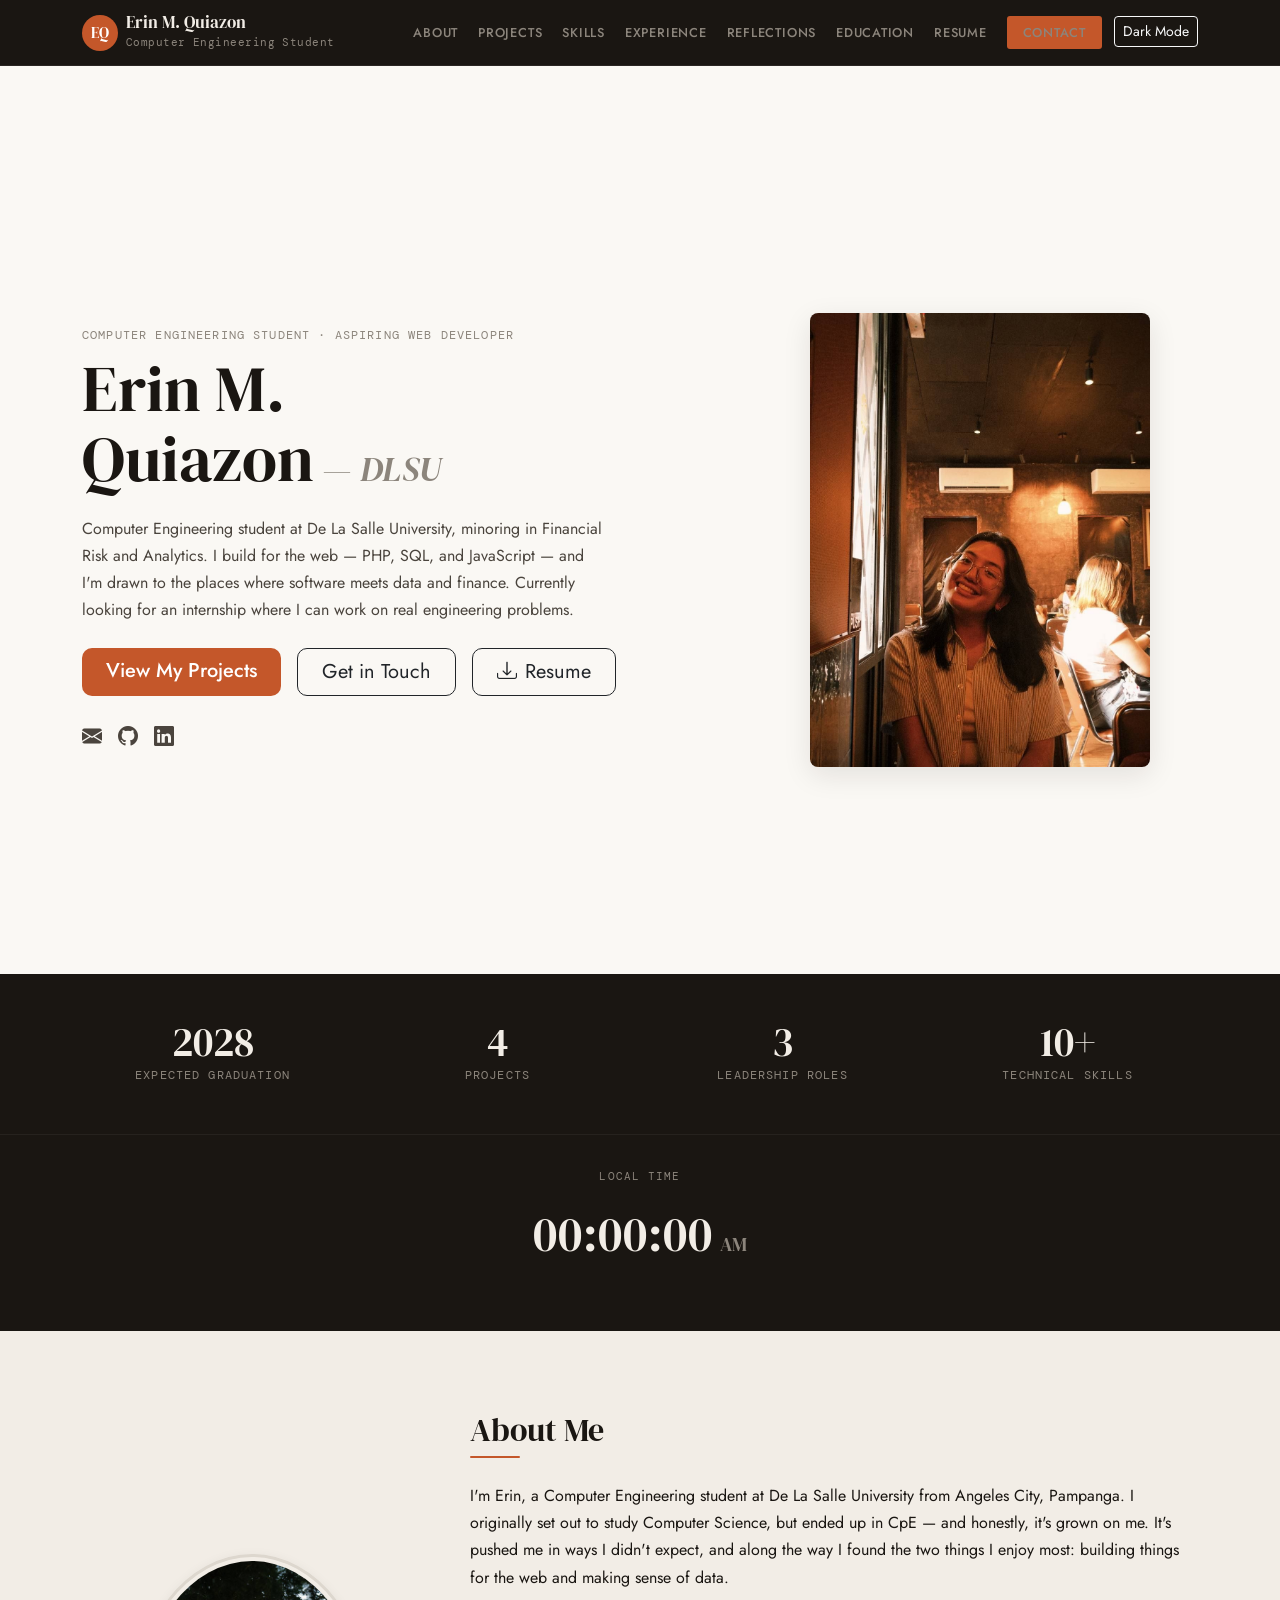
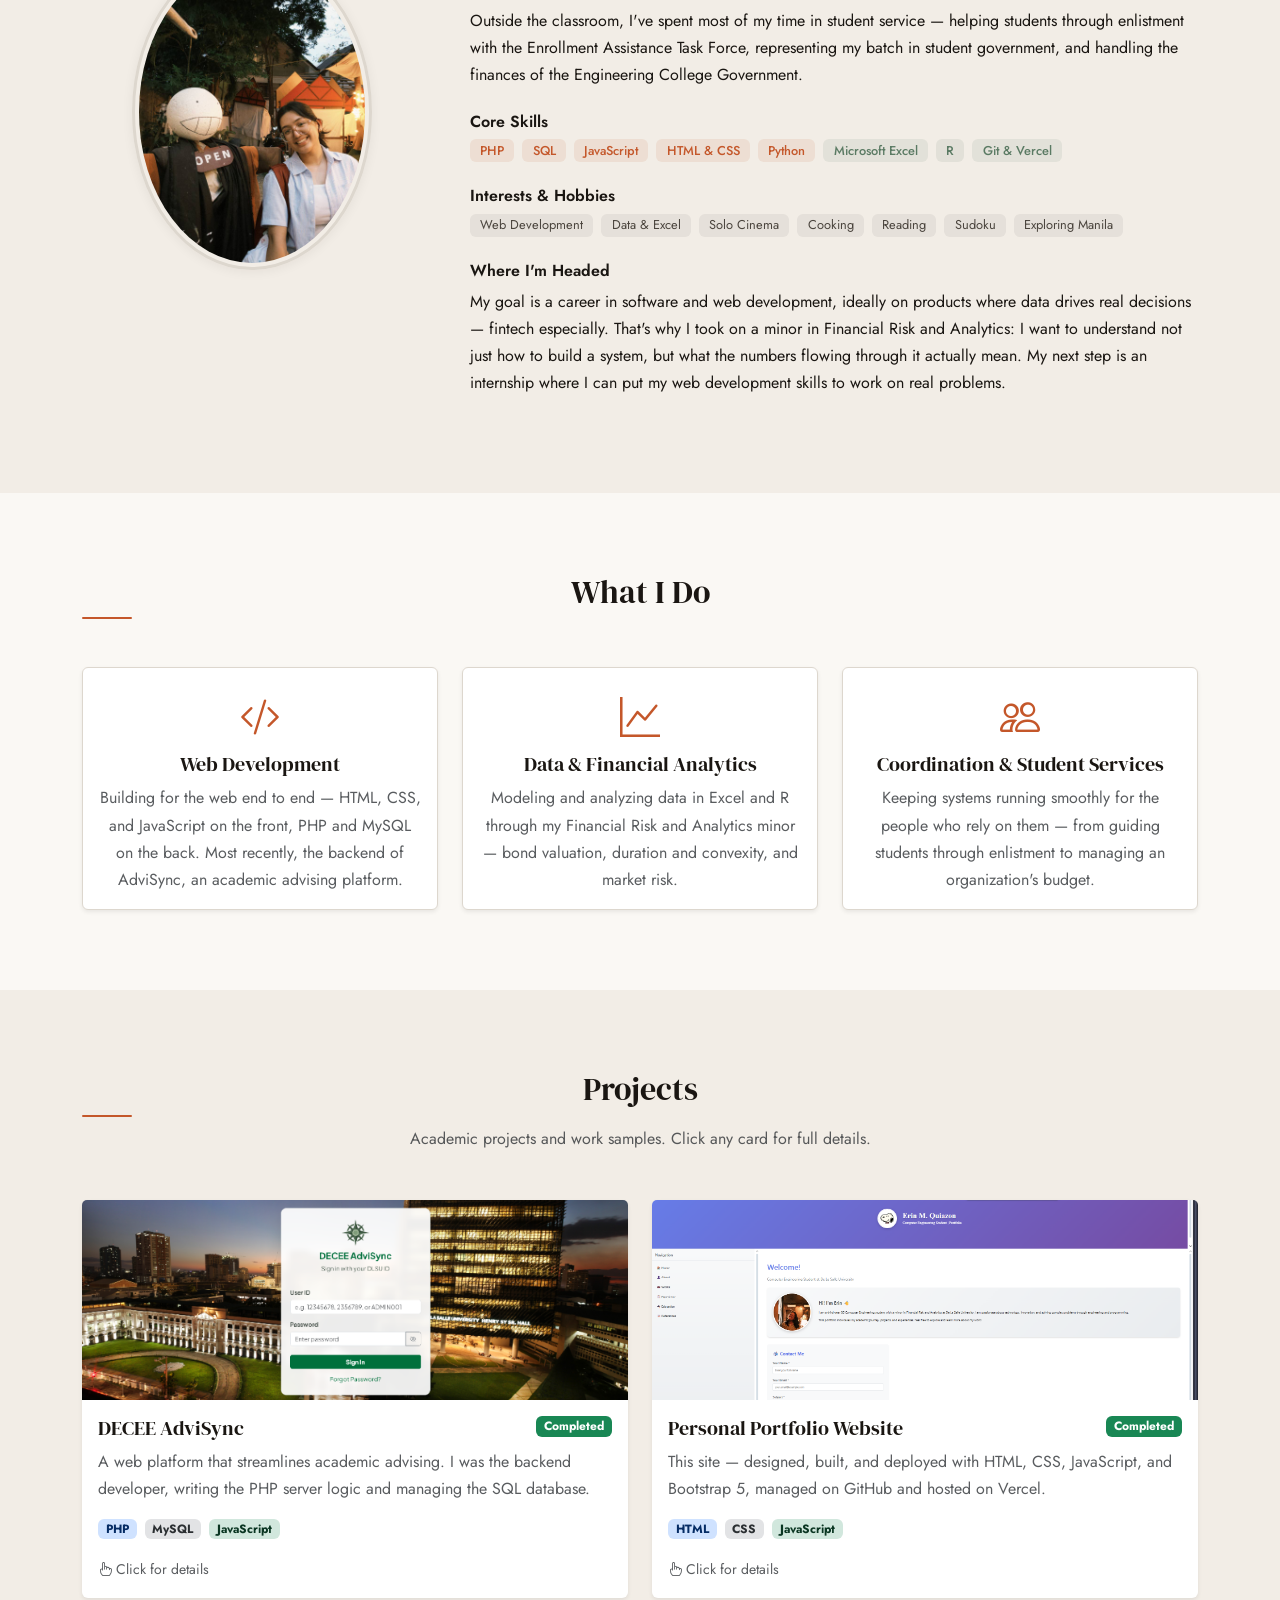
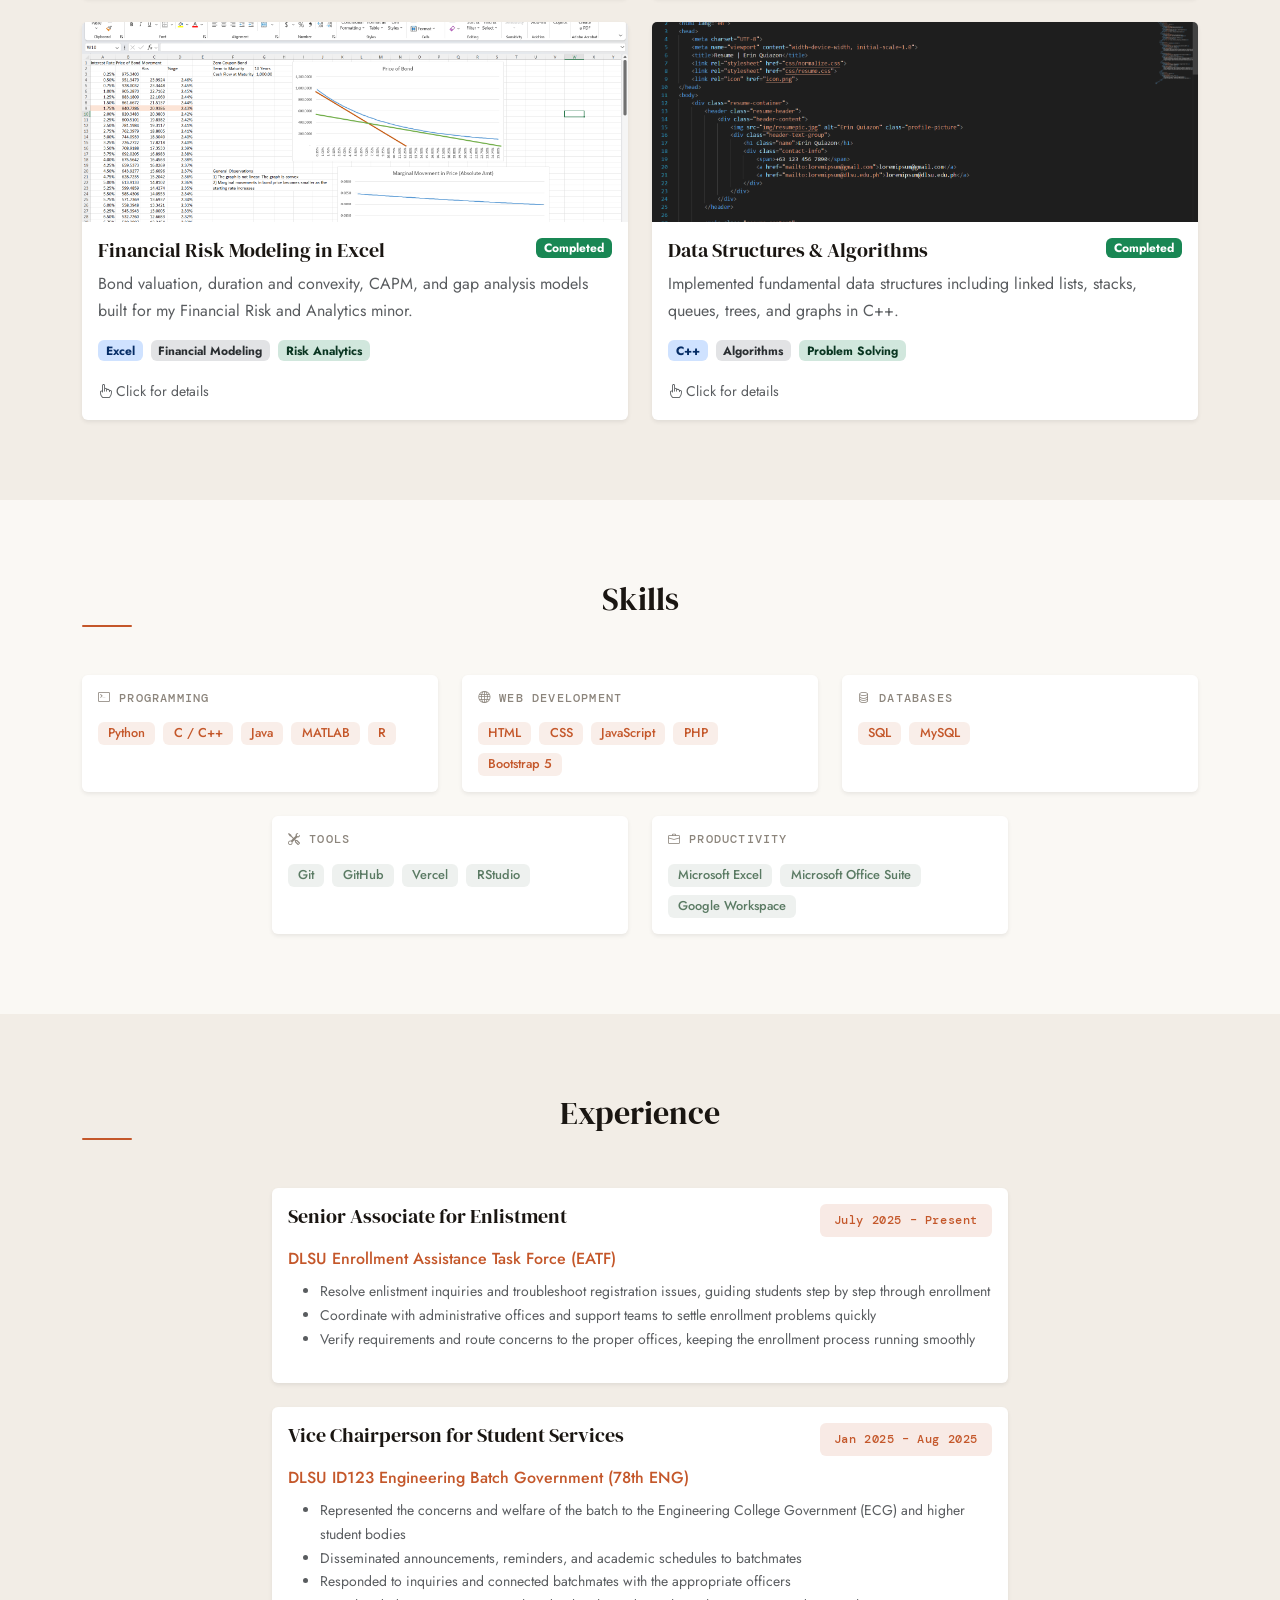
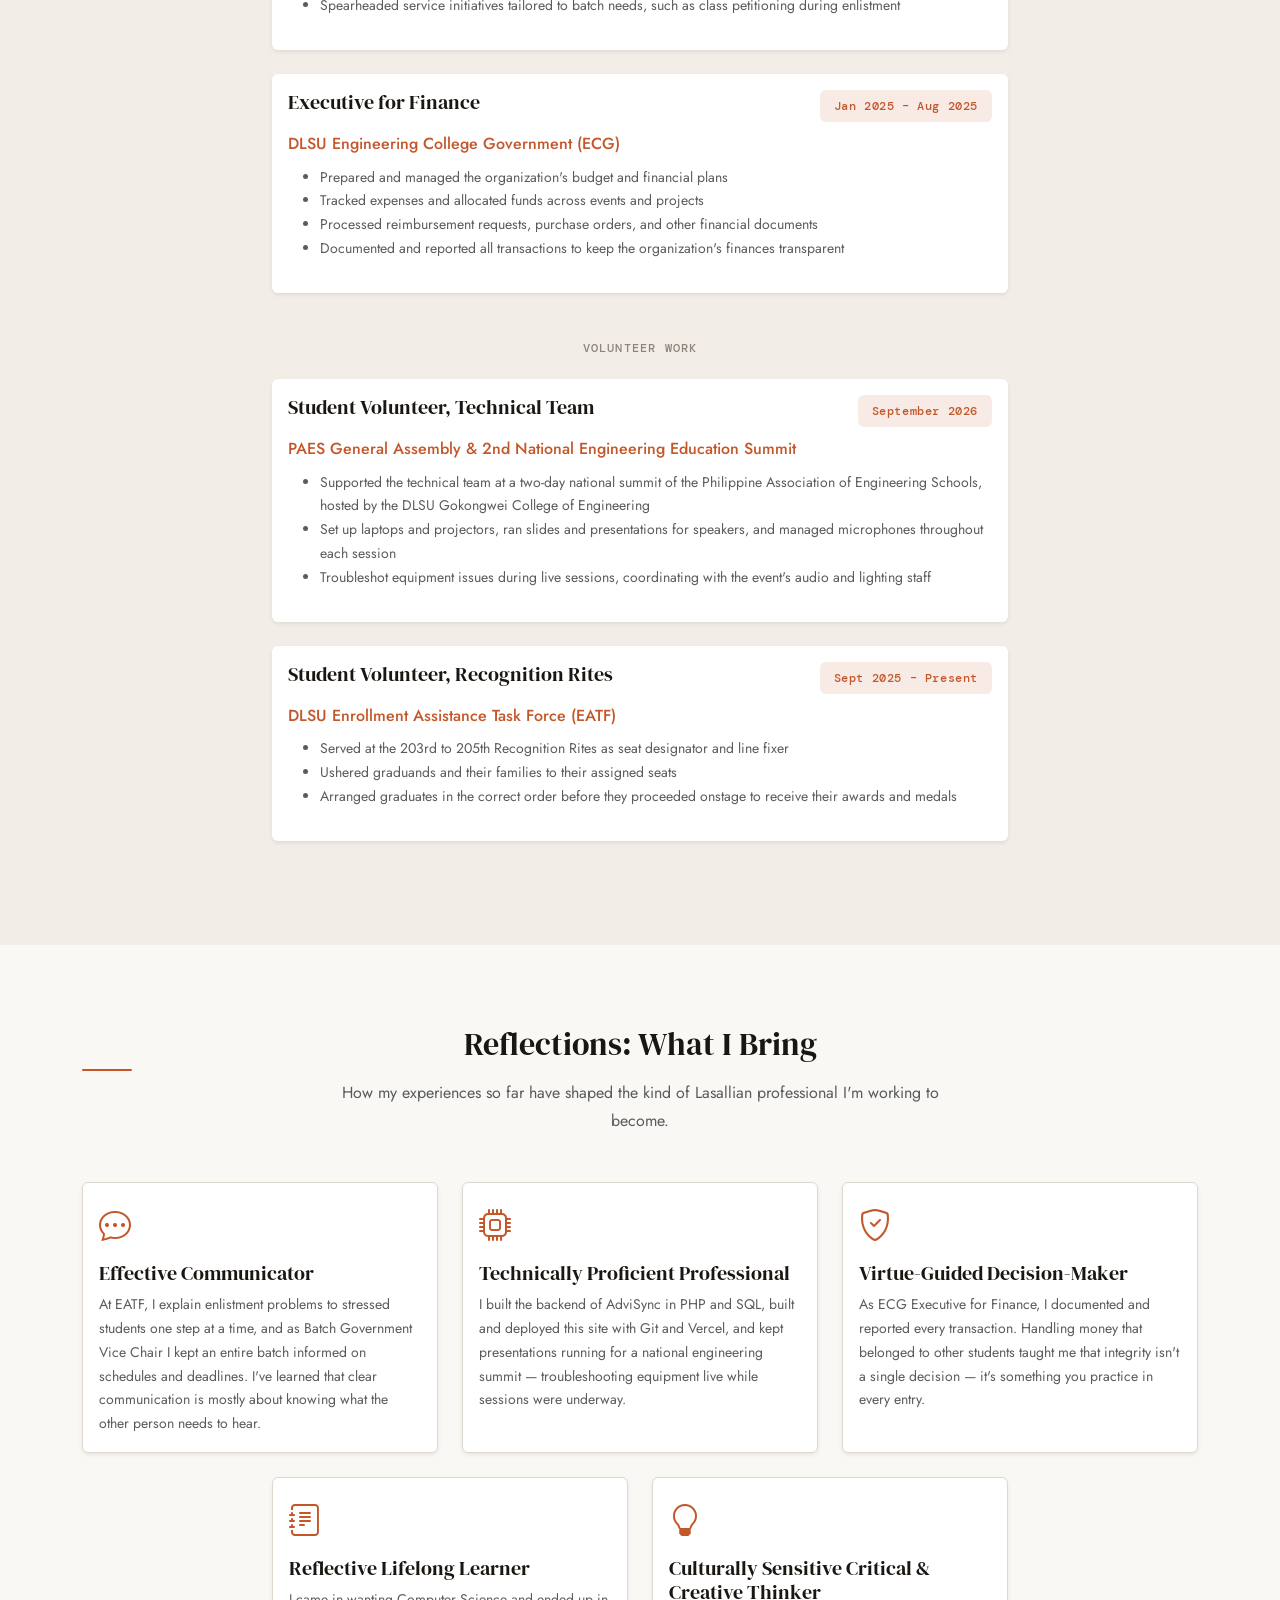
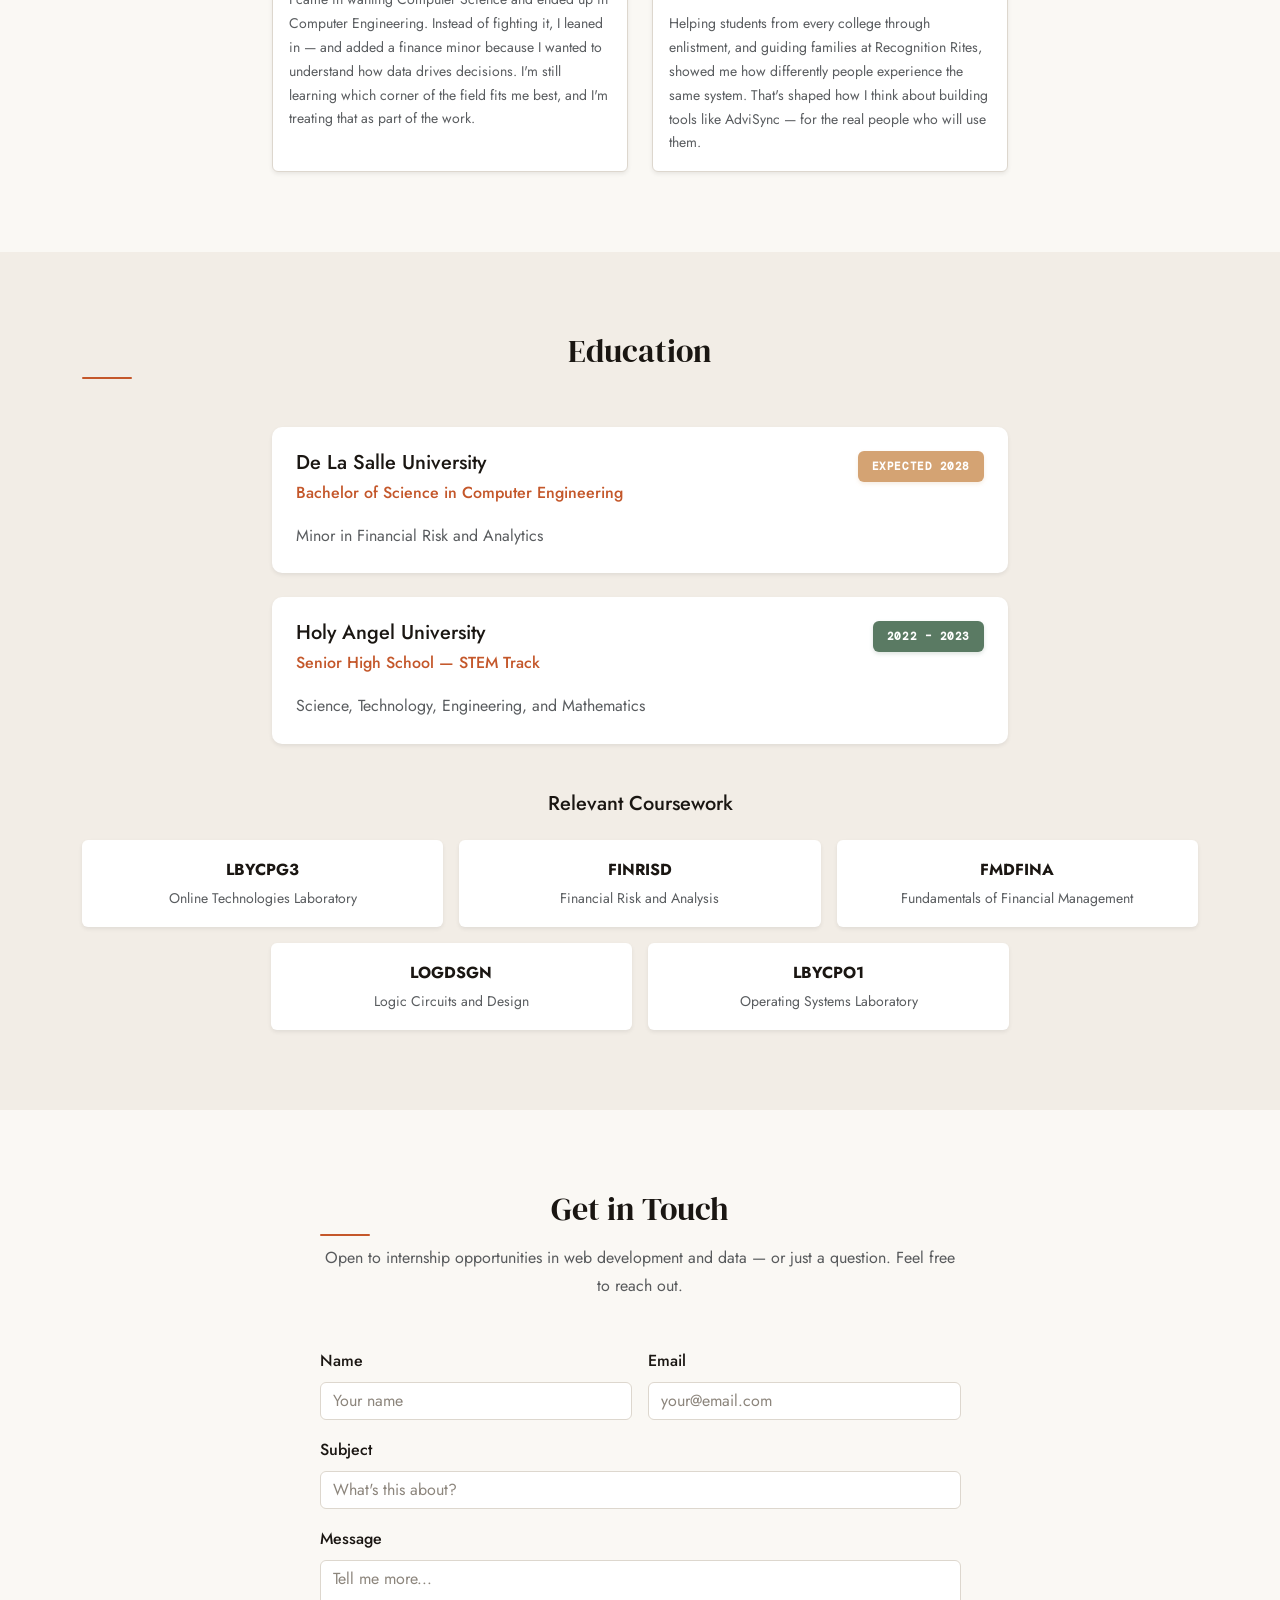
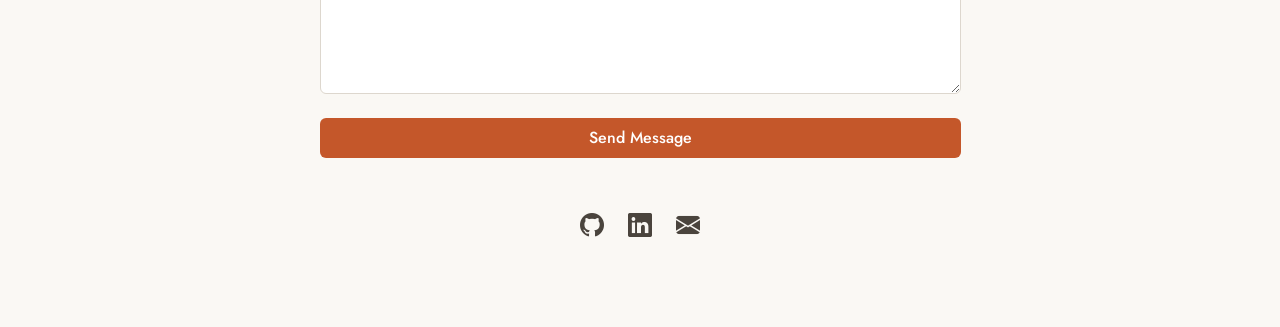
==== commit b3dc0312: "Update hero image source and alt text Kept old image" ====
--- a/index.html
+++ b/index.html
@@ -102,7 +102,7 @@
           </div>
           <div class="col-12 col-lg-5 text-center">
             <div class="hero-image-wrapper">
-              <img src="assets/images/resumepic.jpg" alt="Portrait of Erin M. Quiazon" class="img-fluid hero-portrait">
+              <img src="assets/images/picofme.jpg" alt="Portrait photo of Erin M. Quiazon" class="img-fluid hero-portrait">
             </div>
           </div>
         </div>
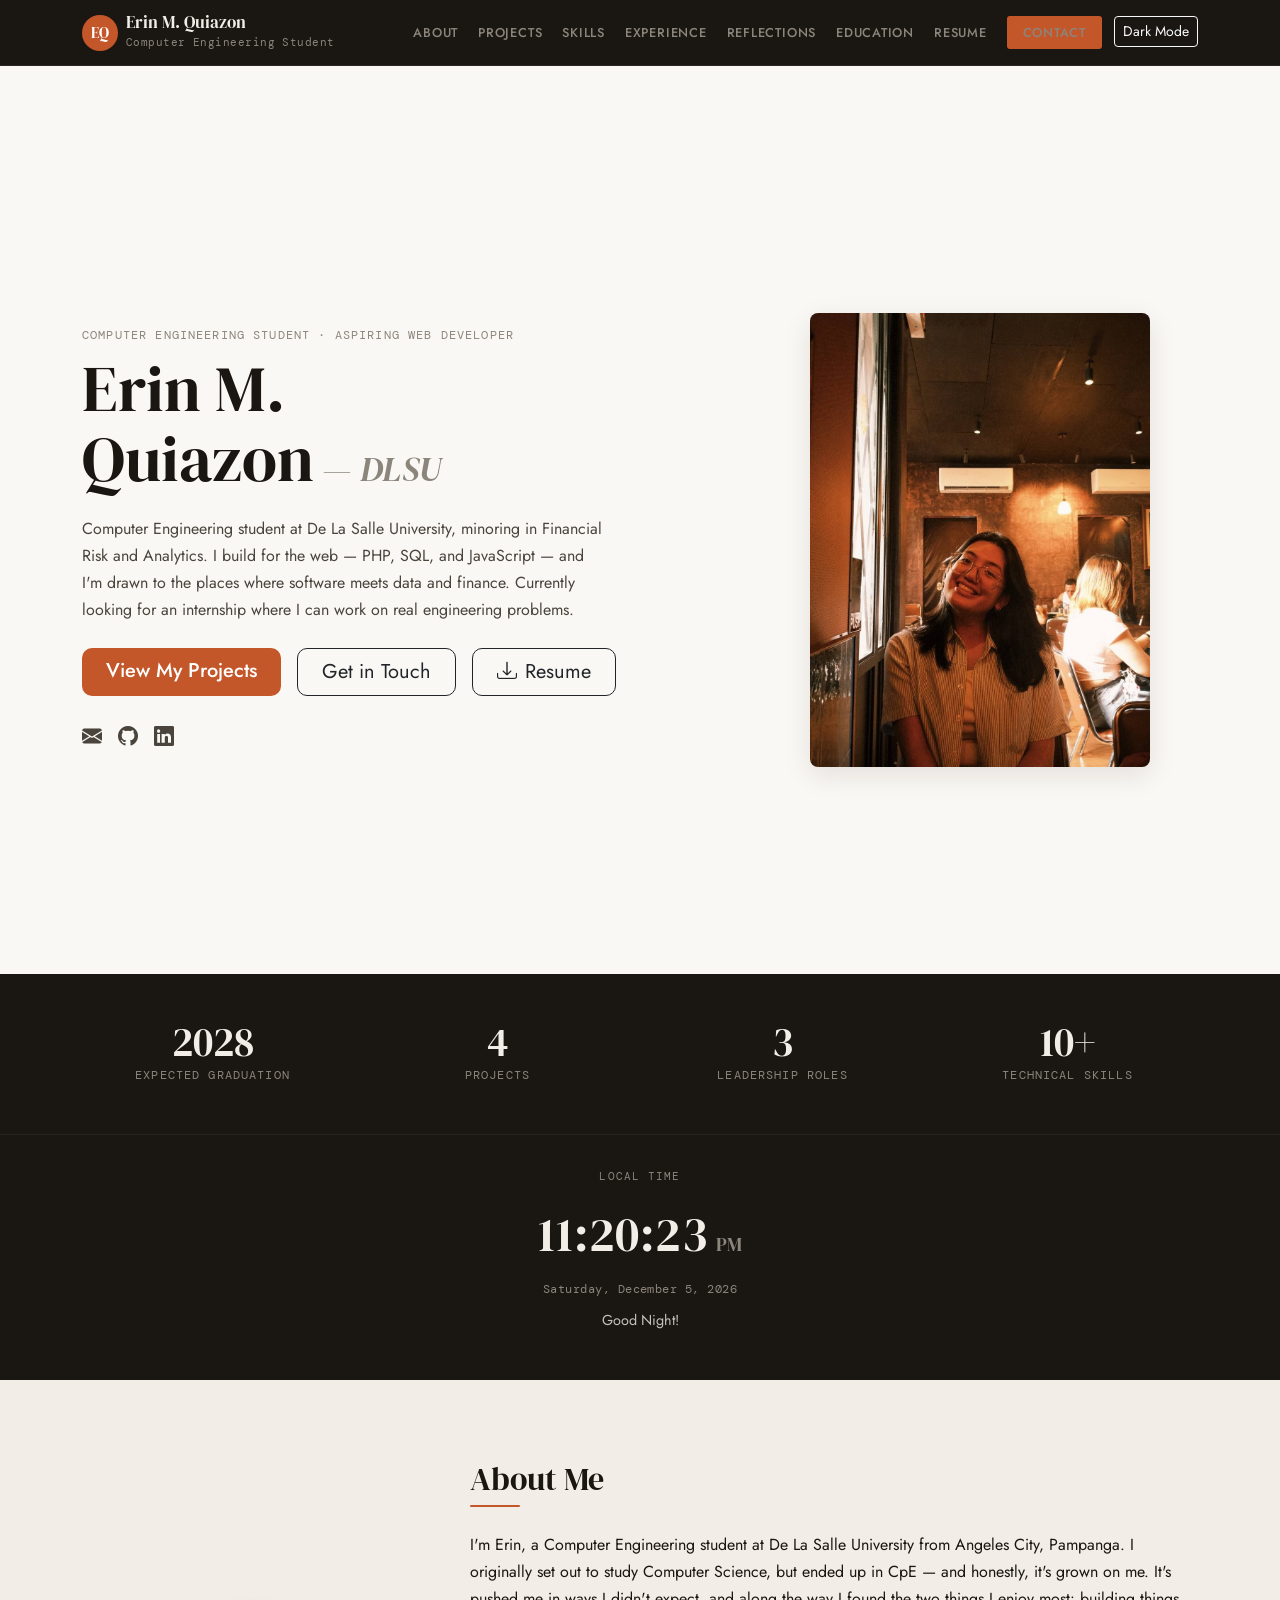
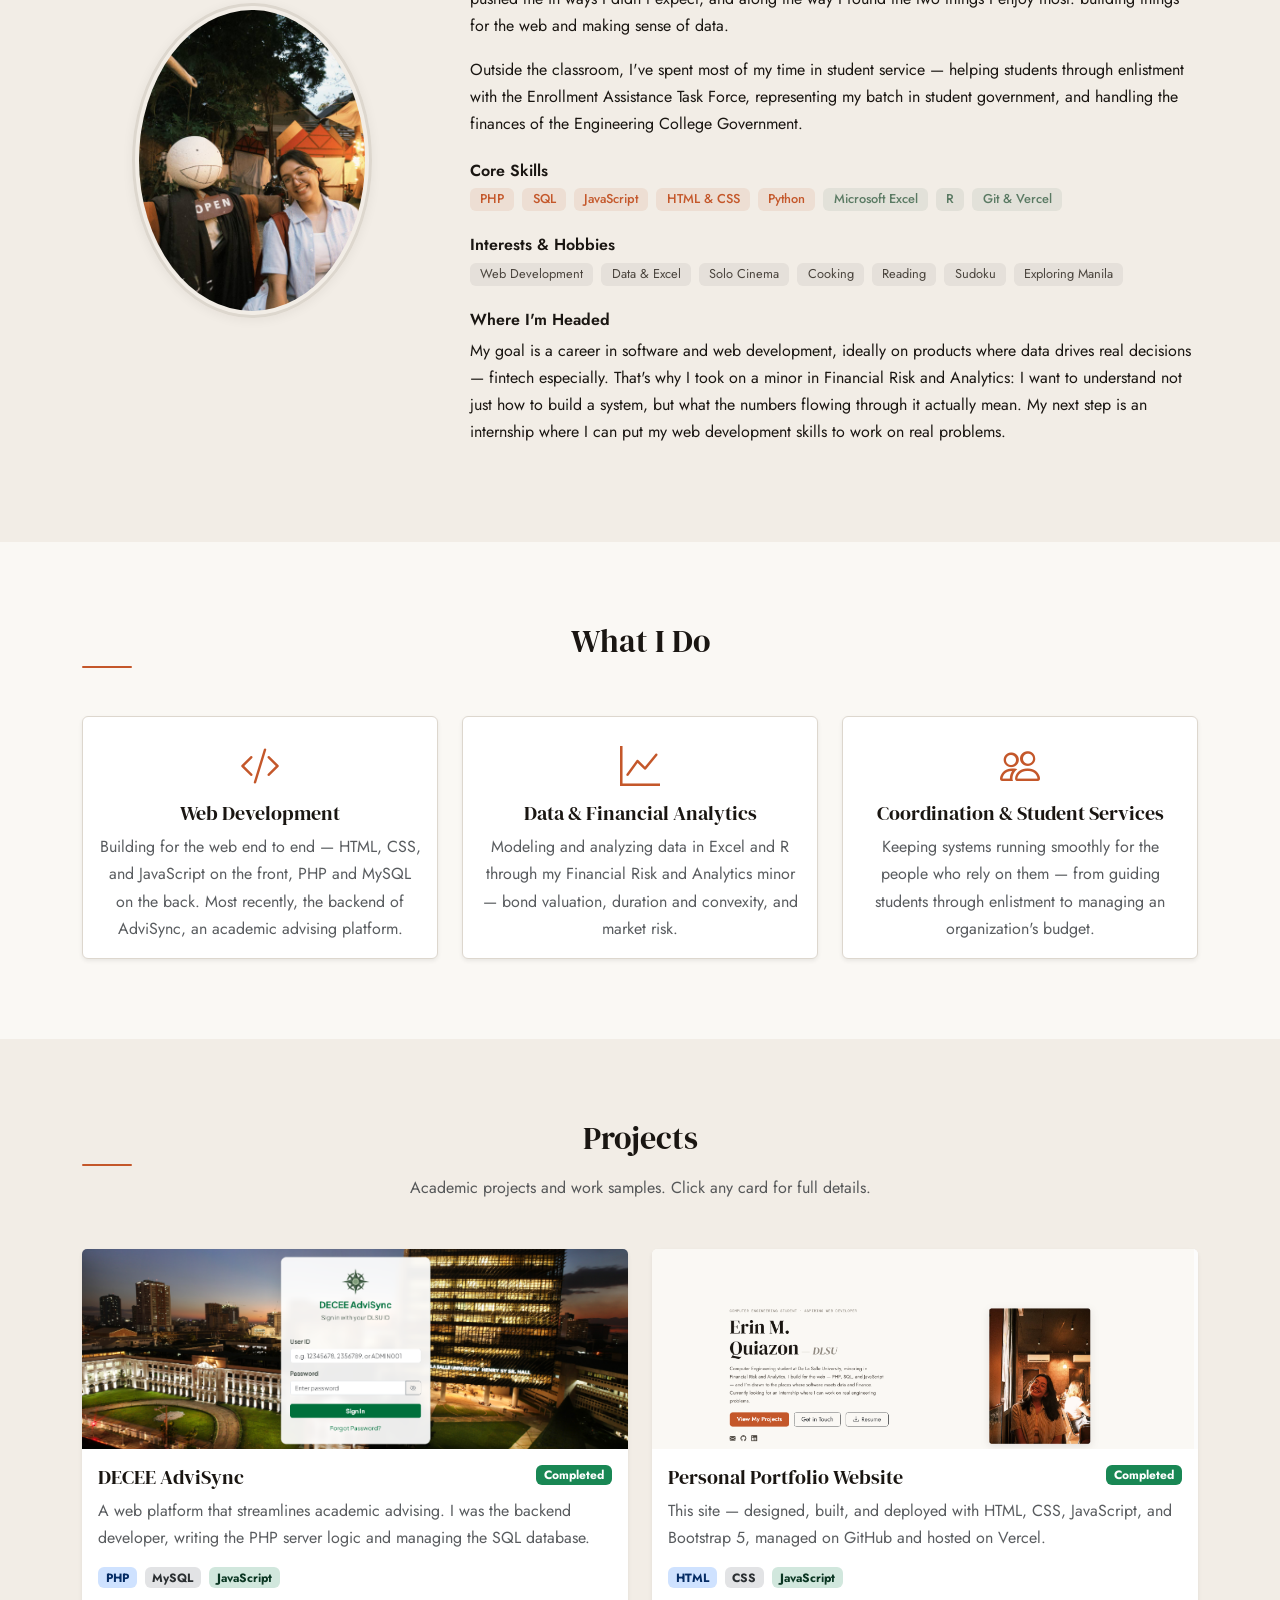
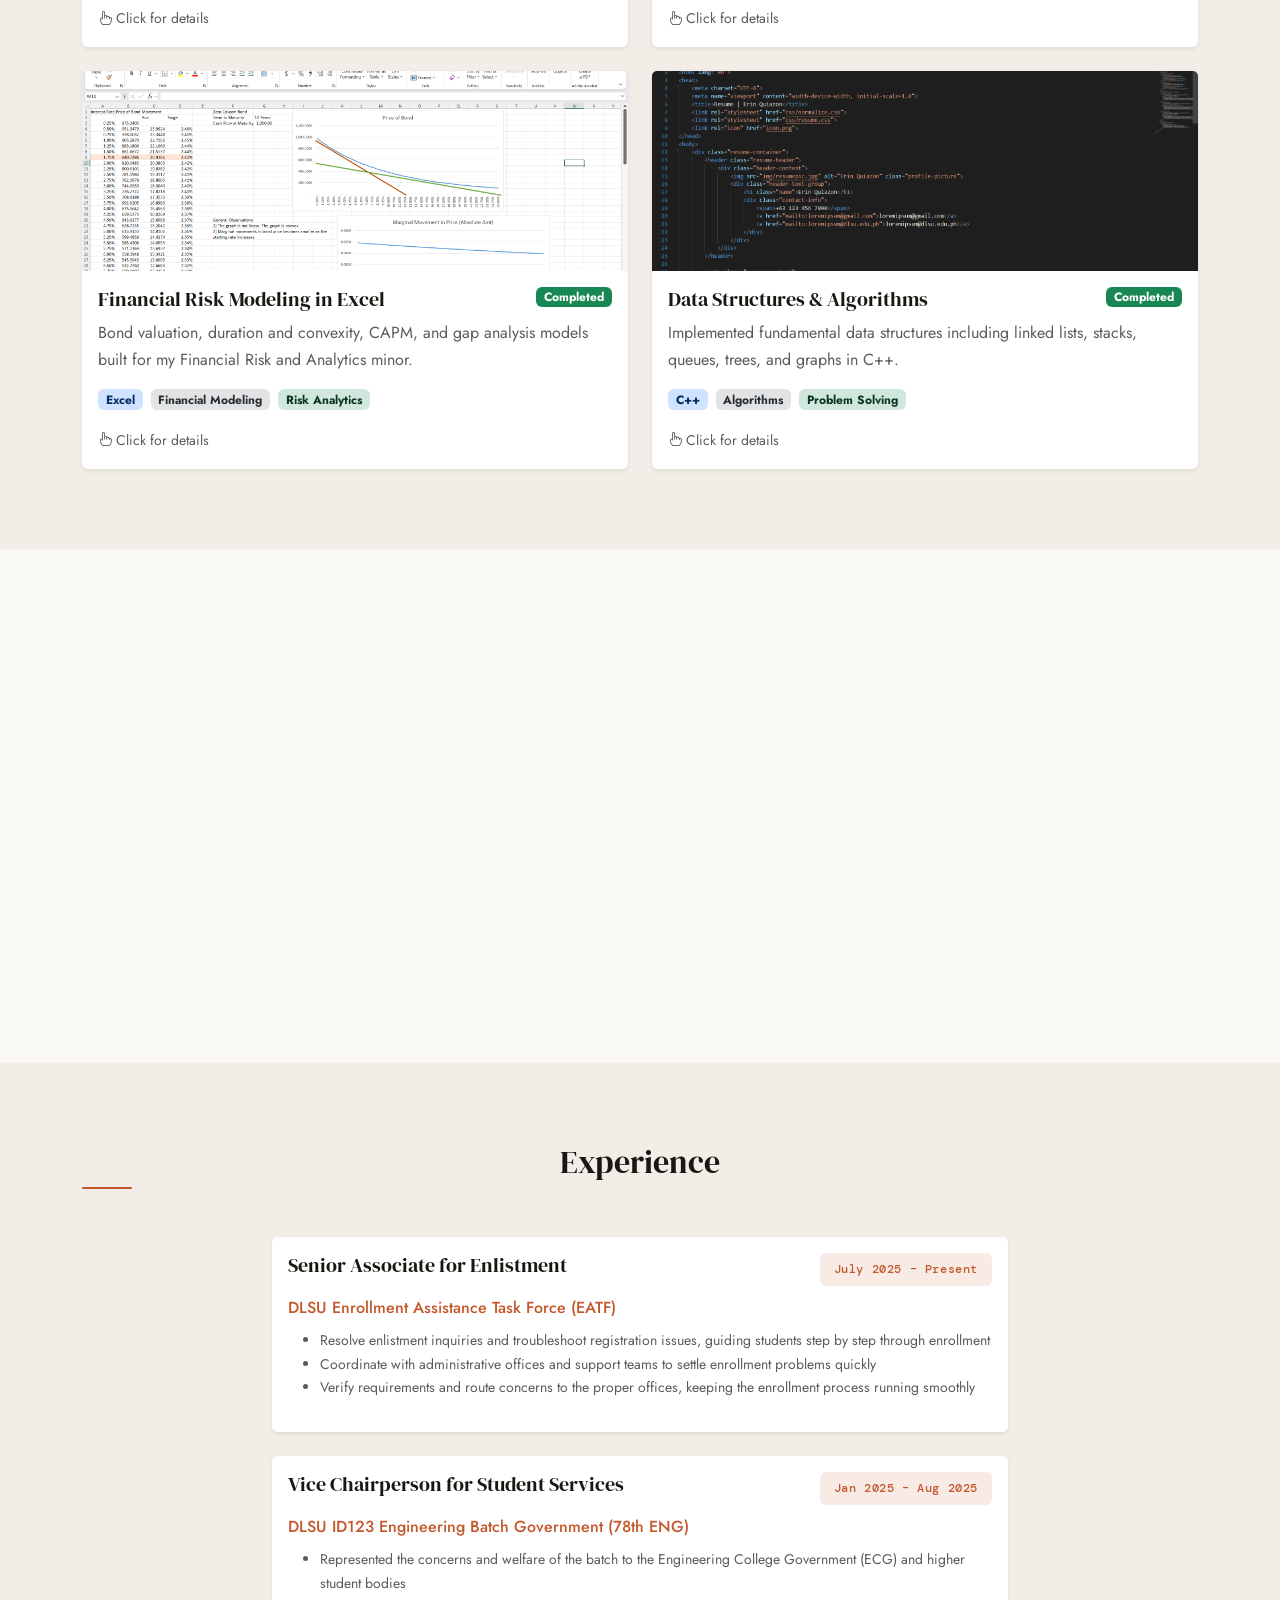
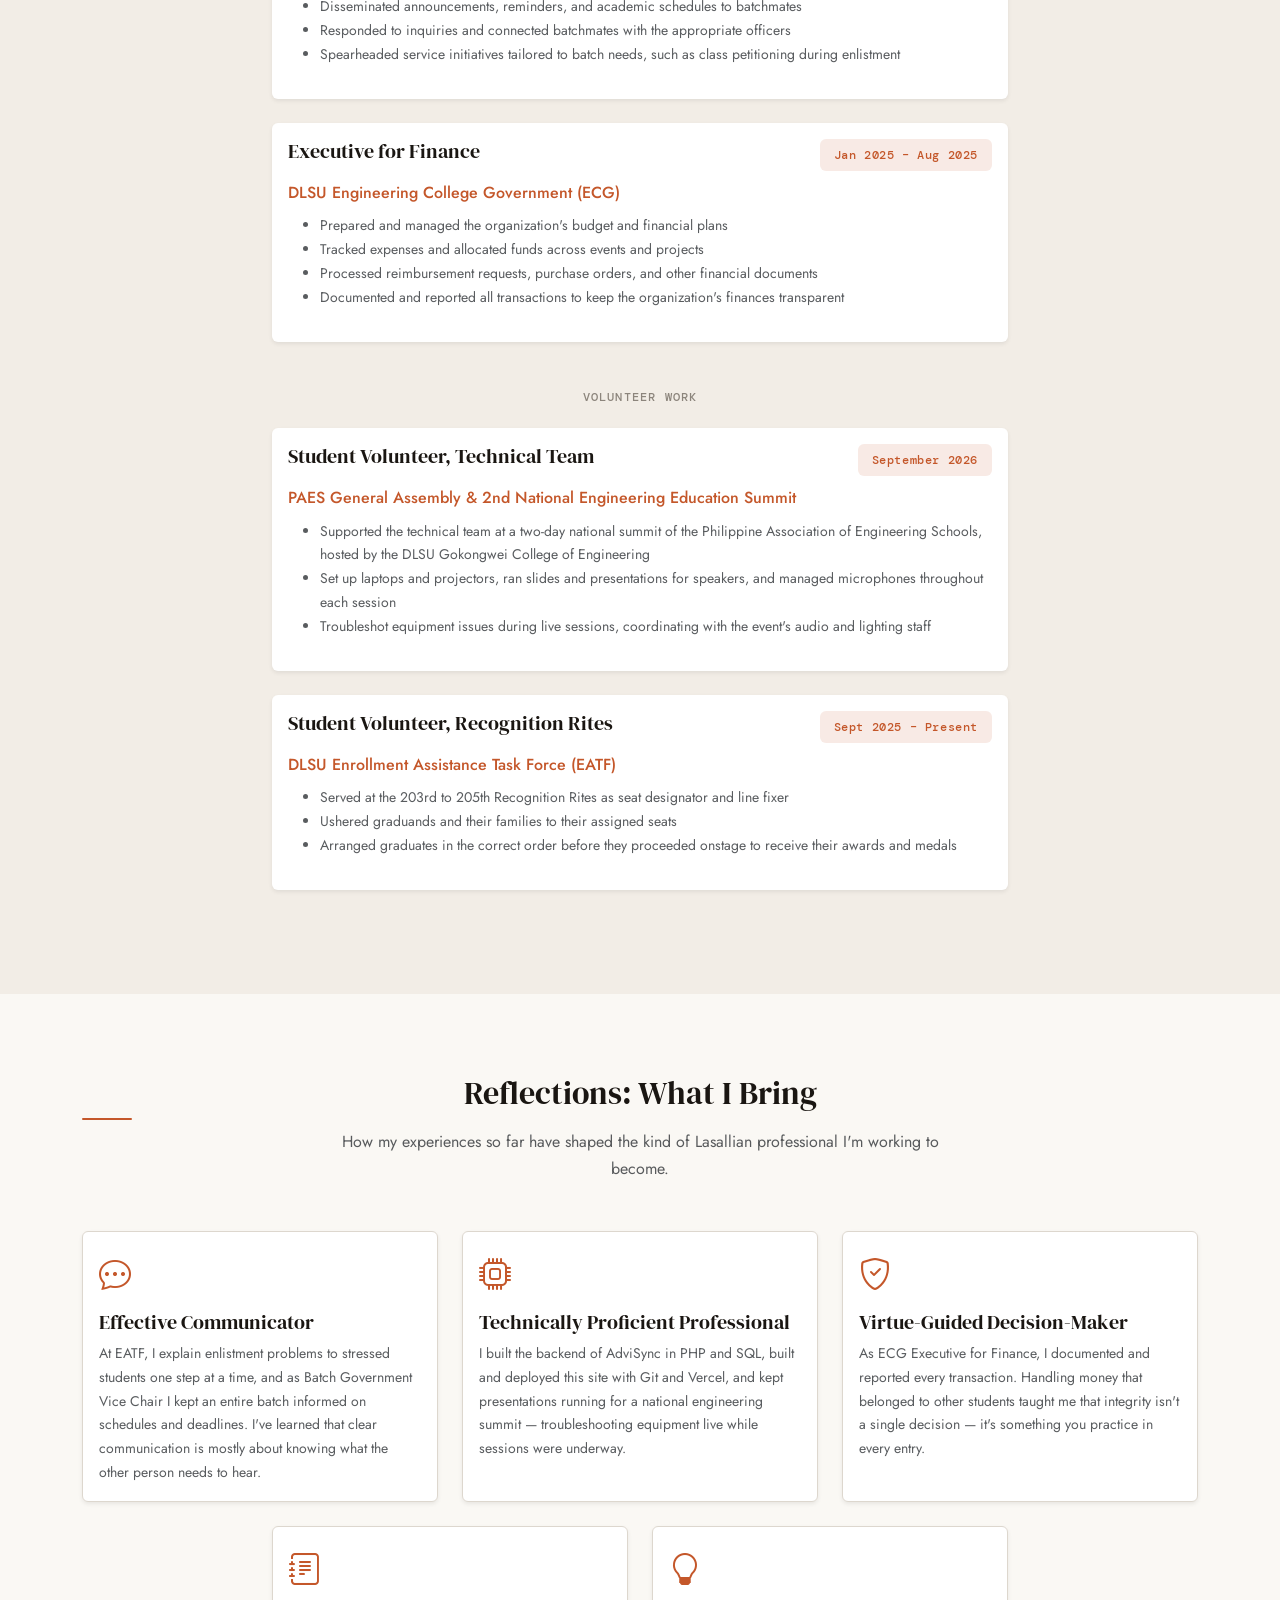
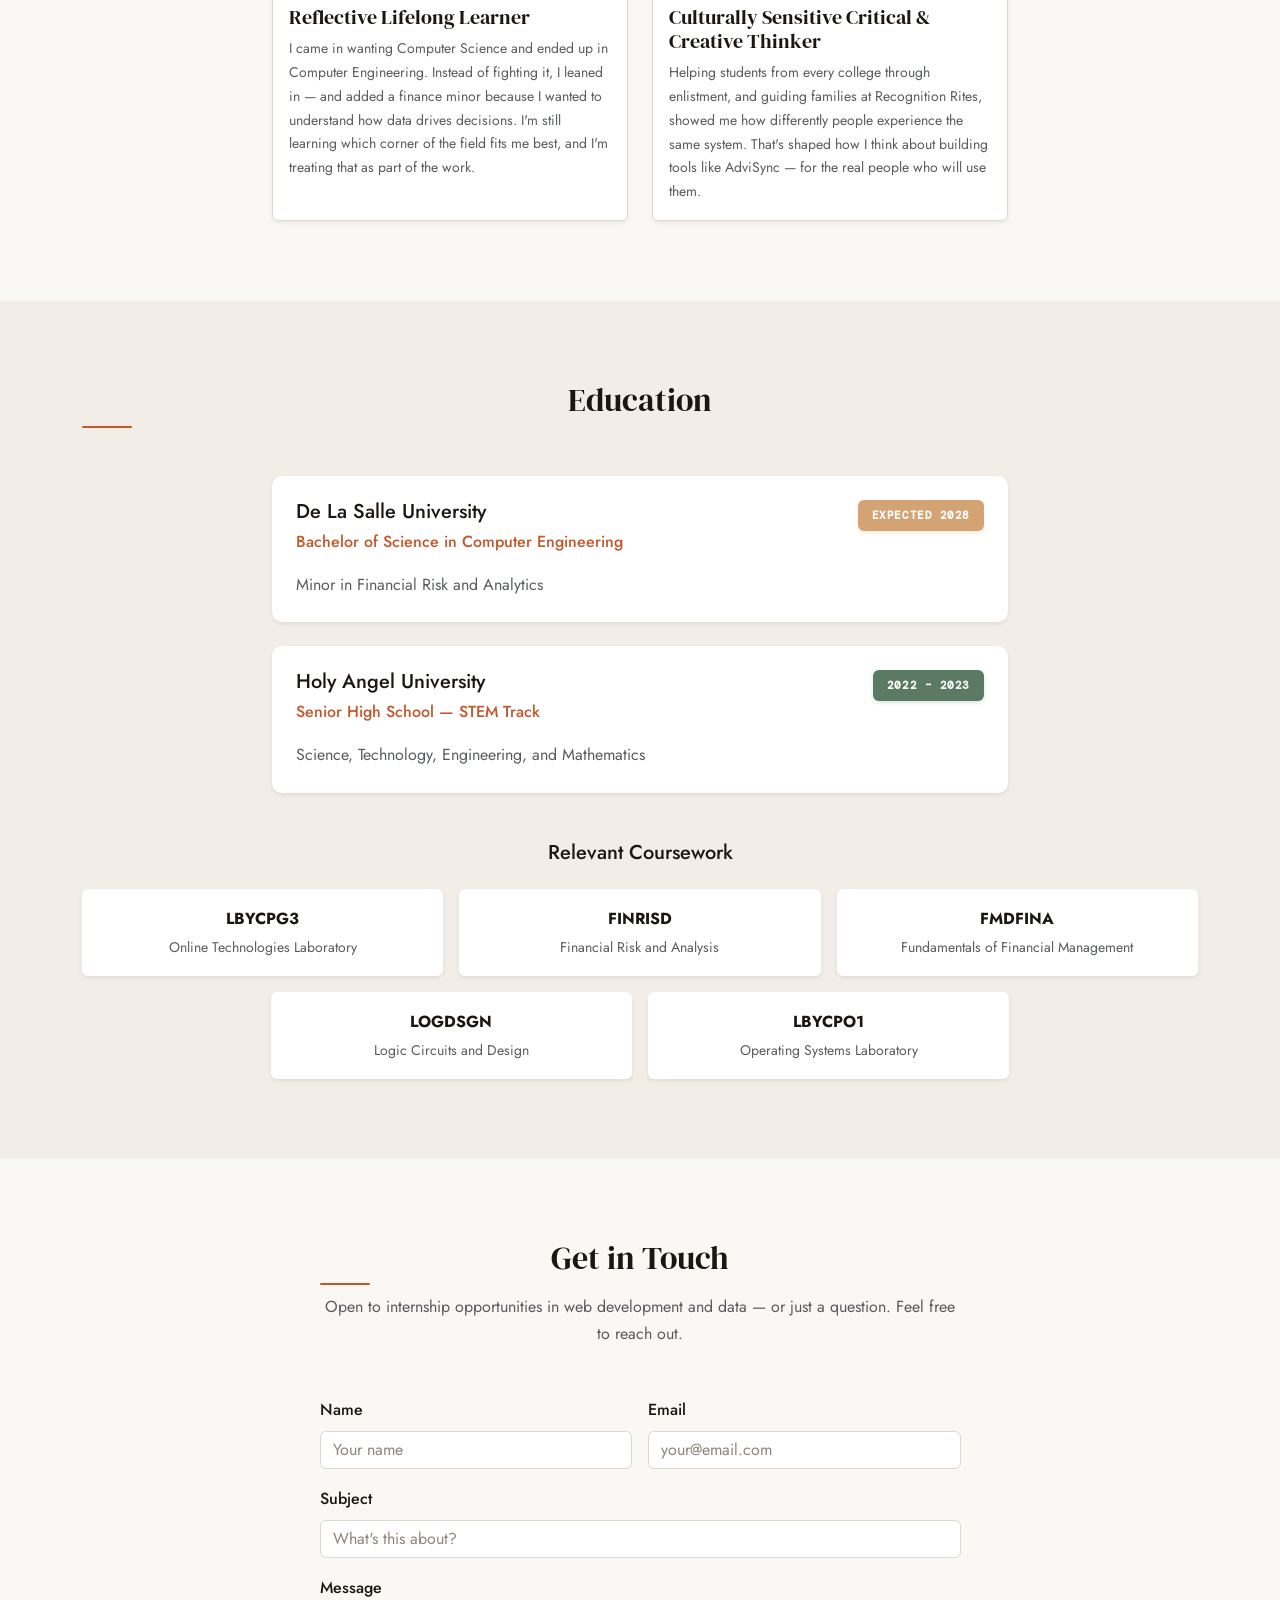
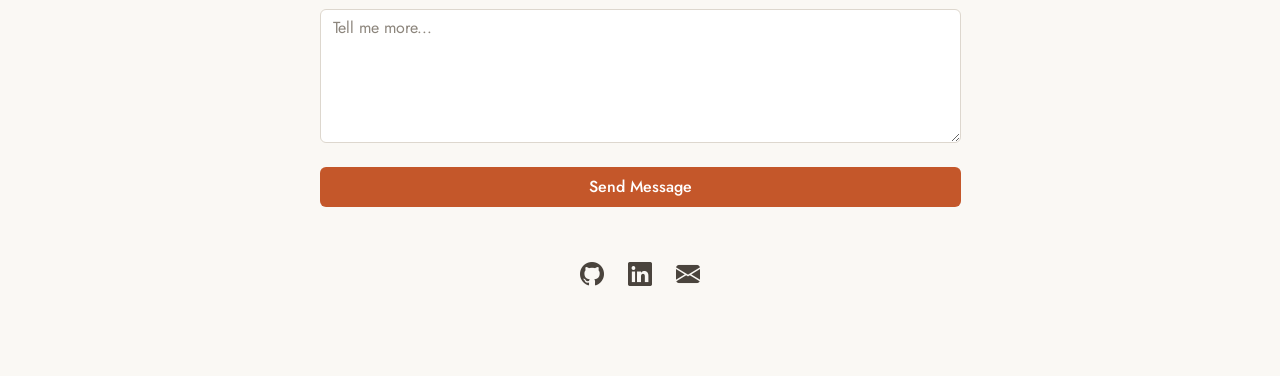
==== commit beb42ce5: "Include Bootstrap JS and custom script in index.html Added Bootstrap 5 JS Bundle and custom JavaScri" ====
--- a/index.html
+++ b/index.html
@@ -806,3 +806,14 @@
         </div>
         <div class="modal-body">
           <img src="assets/images/excel.png" class="img-fluid rounded mb-4" alt="Excel workbook simulating
+            
+  <!-- Bootstrap 5 JS Bundle (CDN) -->
+  <script src="https://cdn.jsdelivr.net/npm/bootstrap@5.3.8/dist/js/bootstrap.bundle.min.js"
+    integrity="sha384-FKyoEForCGlyvwx9Hj09JcYn3nv7wiPVlz7YYwJrWVcXK/BmnVDxM+D2scQbITxI"
+    crossorigin="anonymous"></script>
+
+  <!-- Custom JavaScript -->
+  <script src="js/main.js"></script>
+
+</body>
+</html>
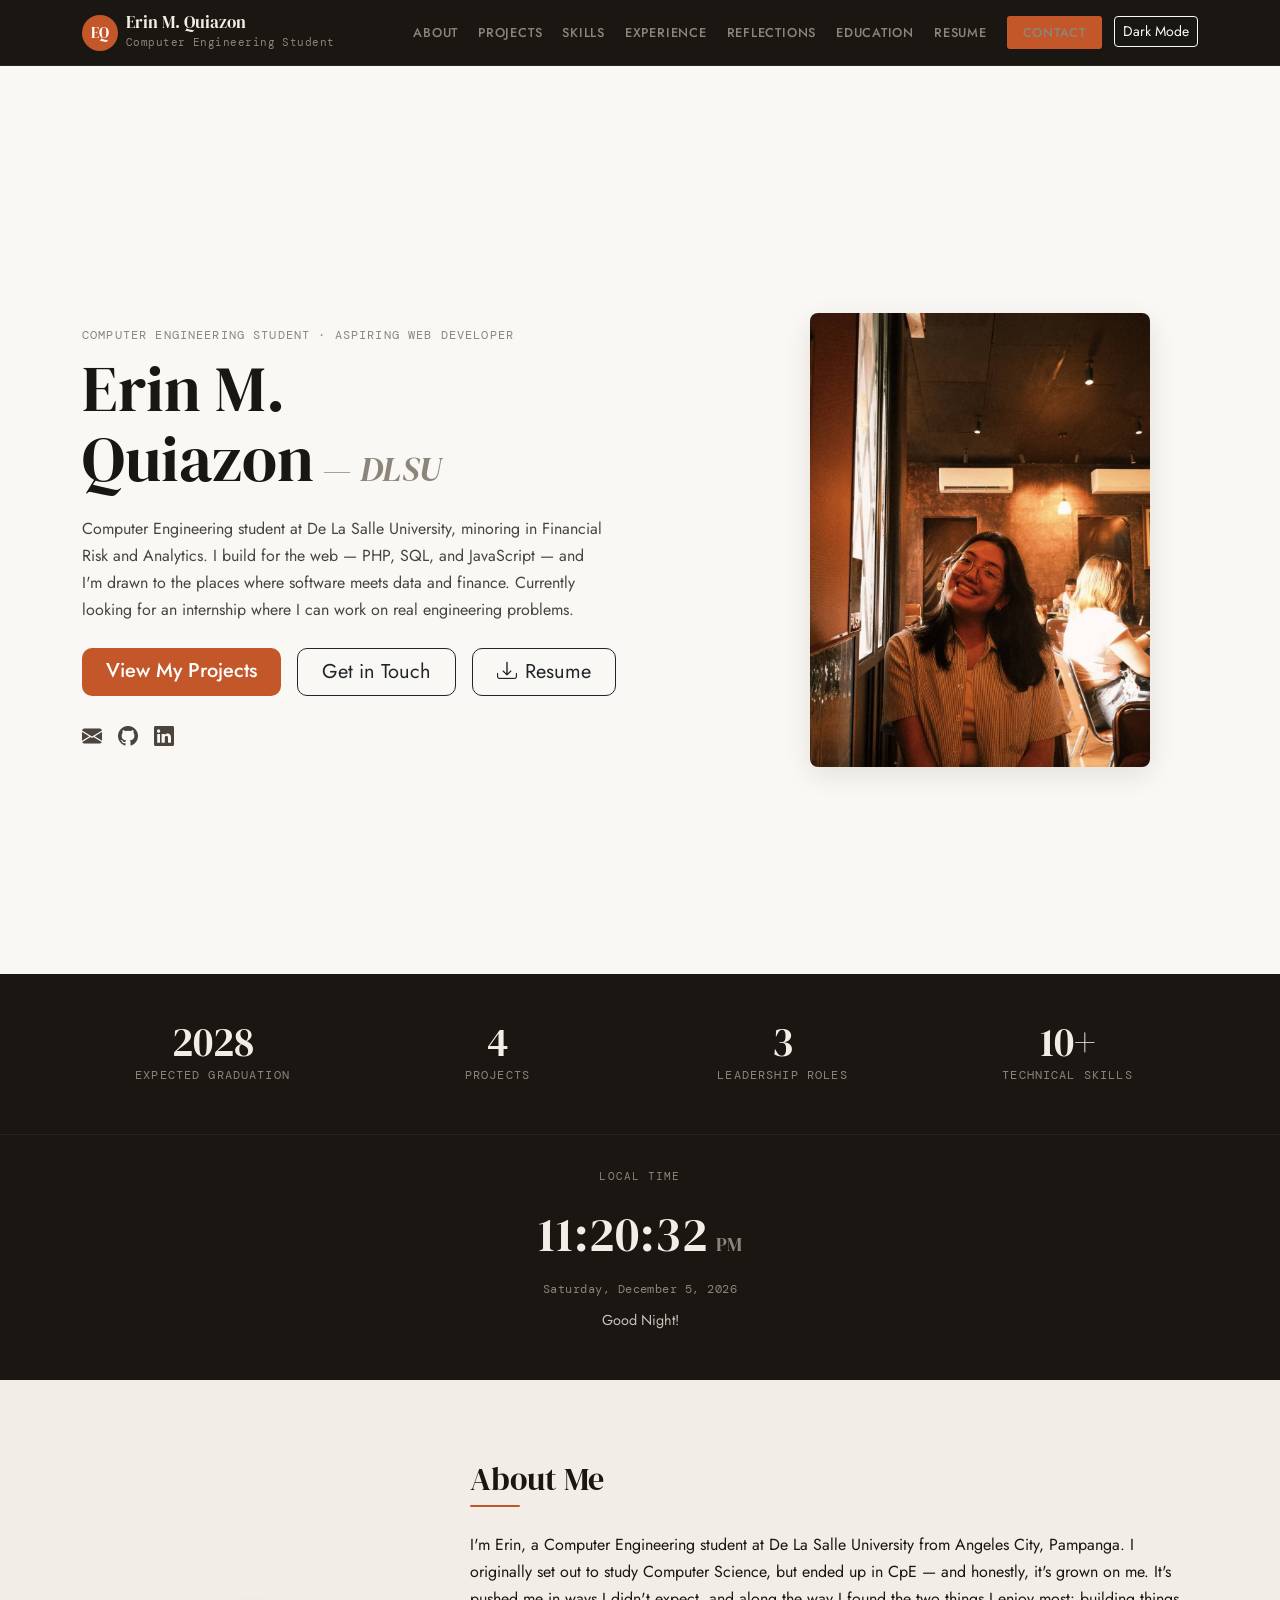
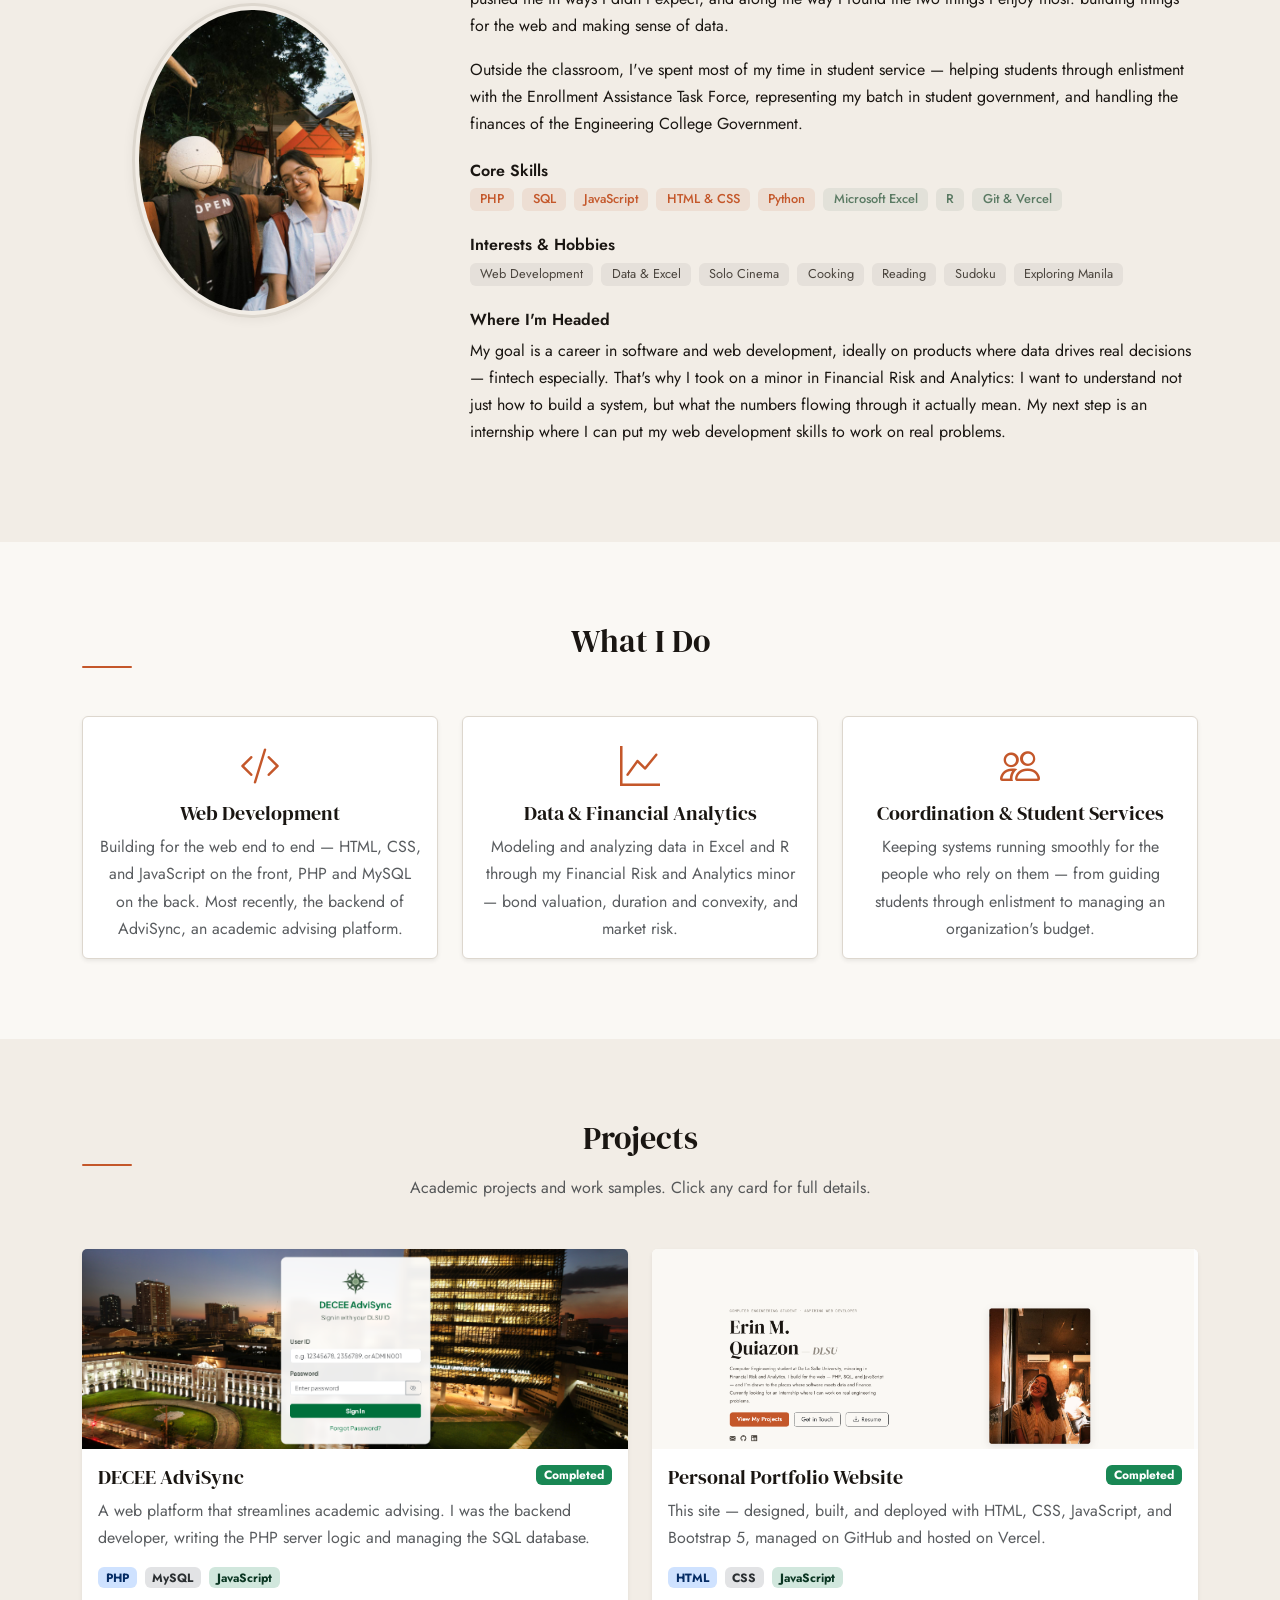
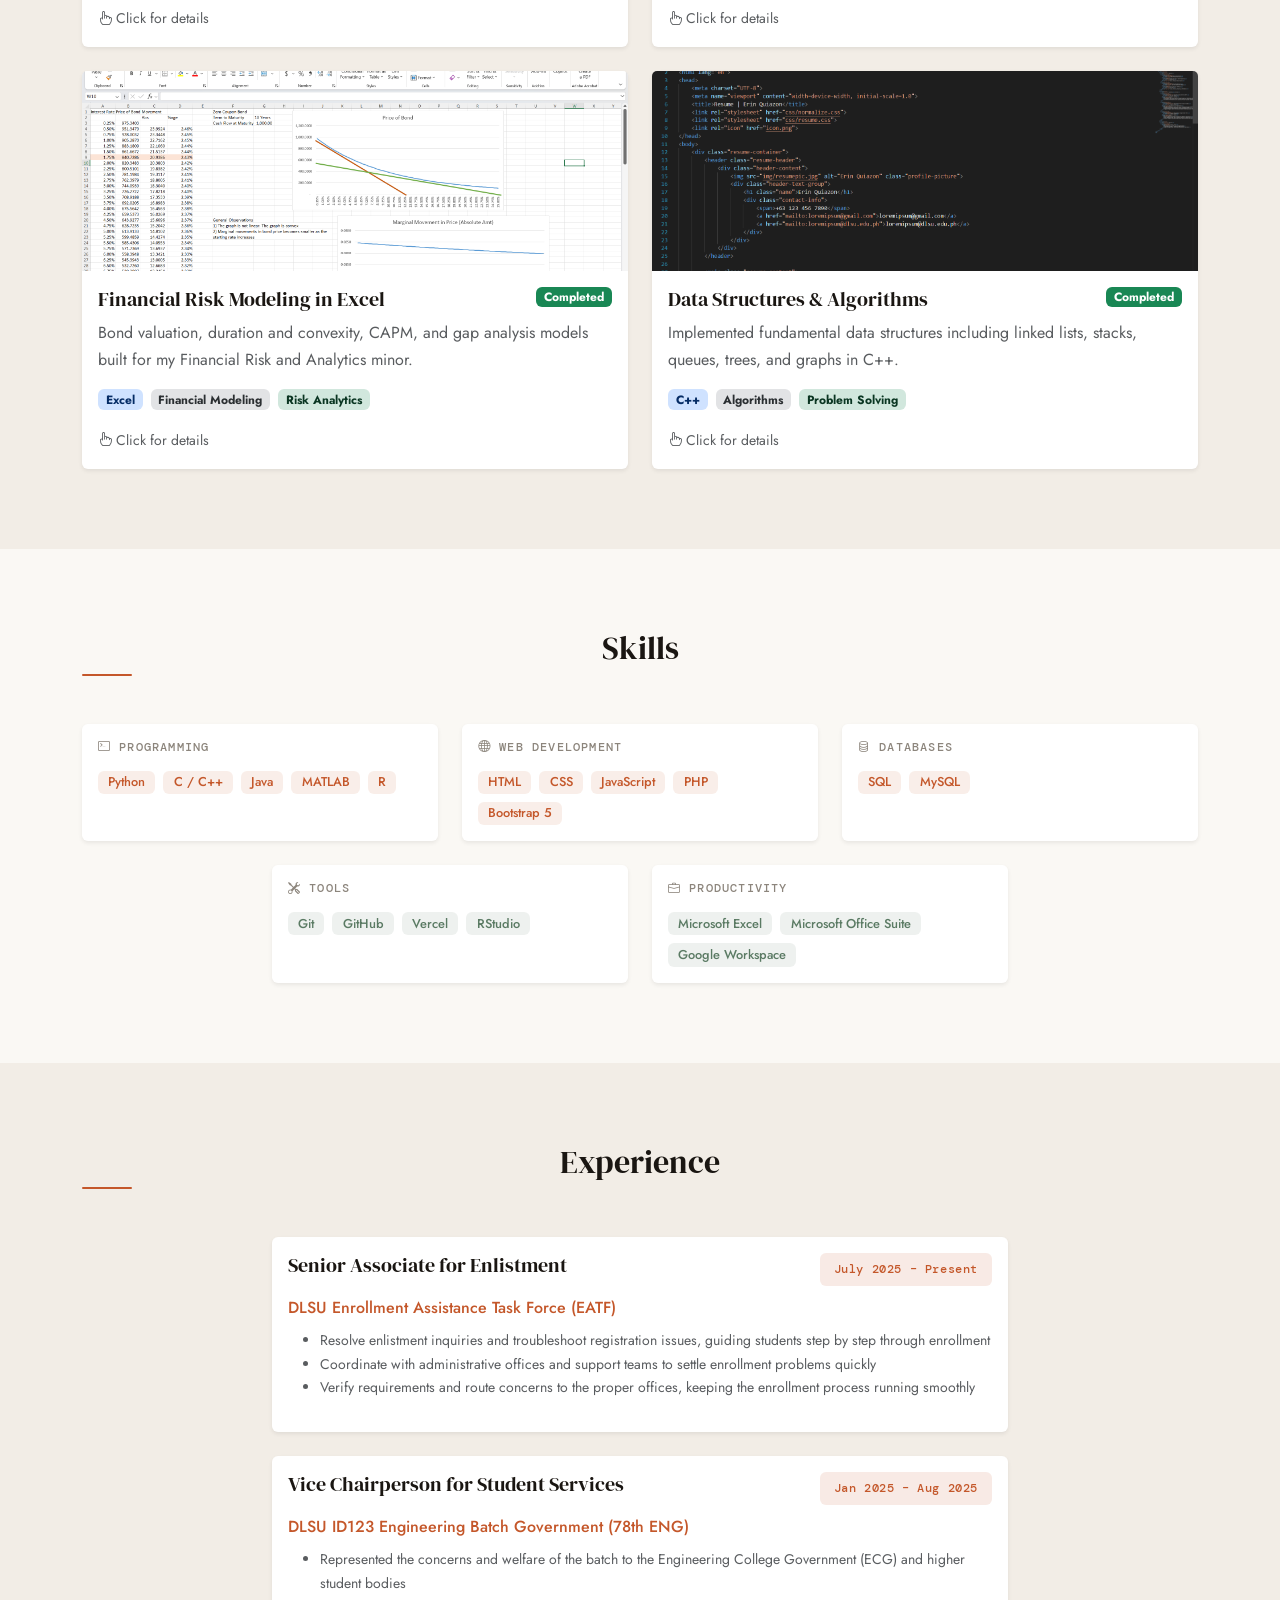
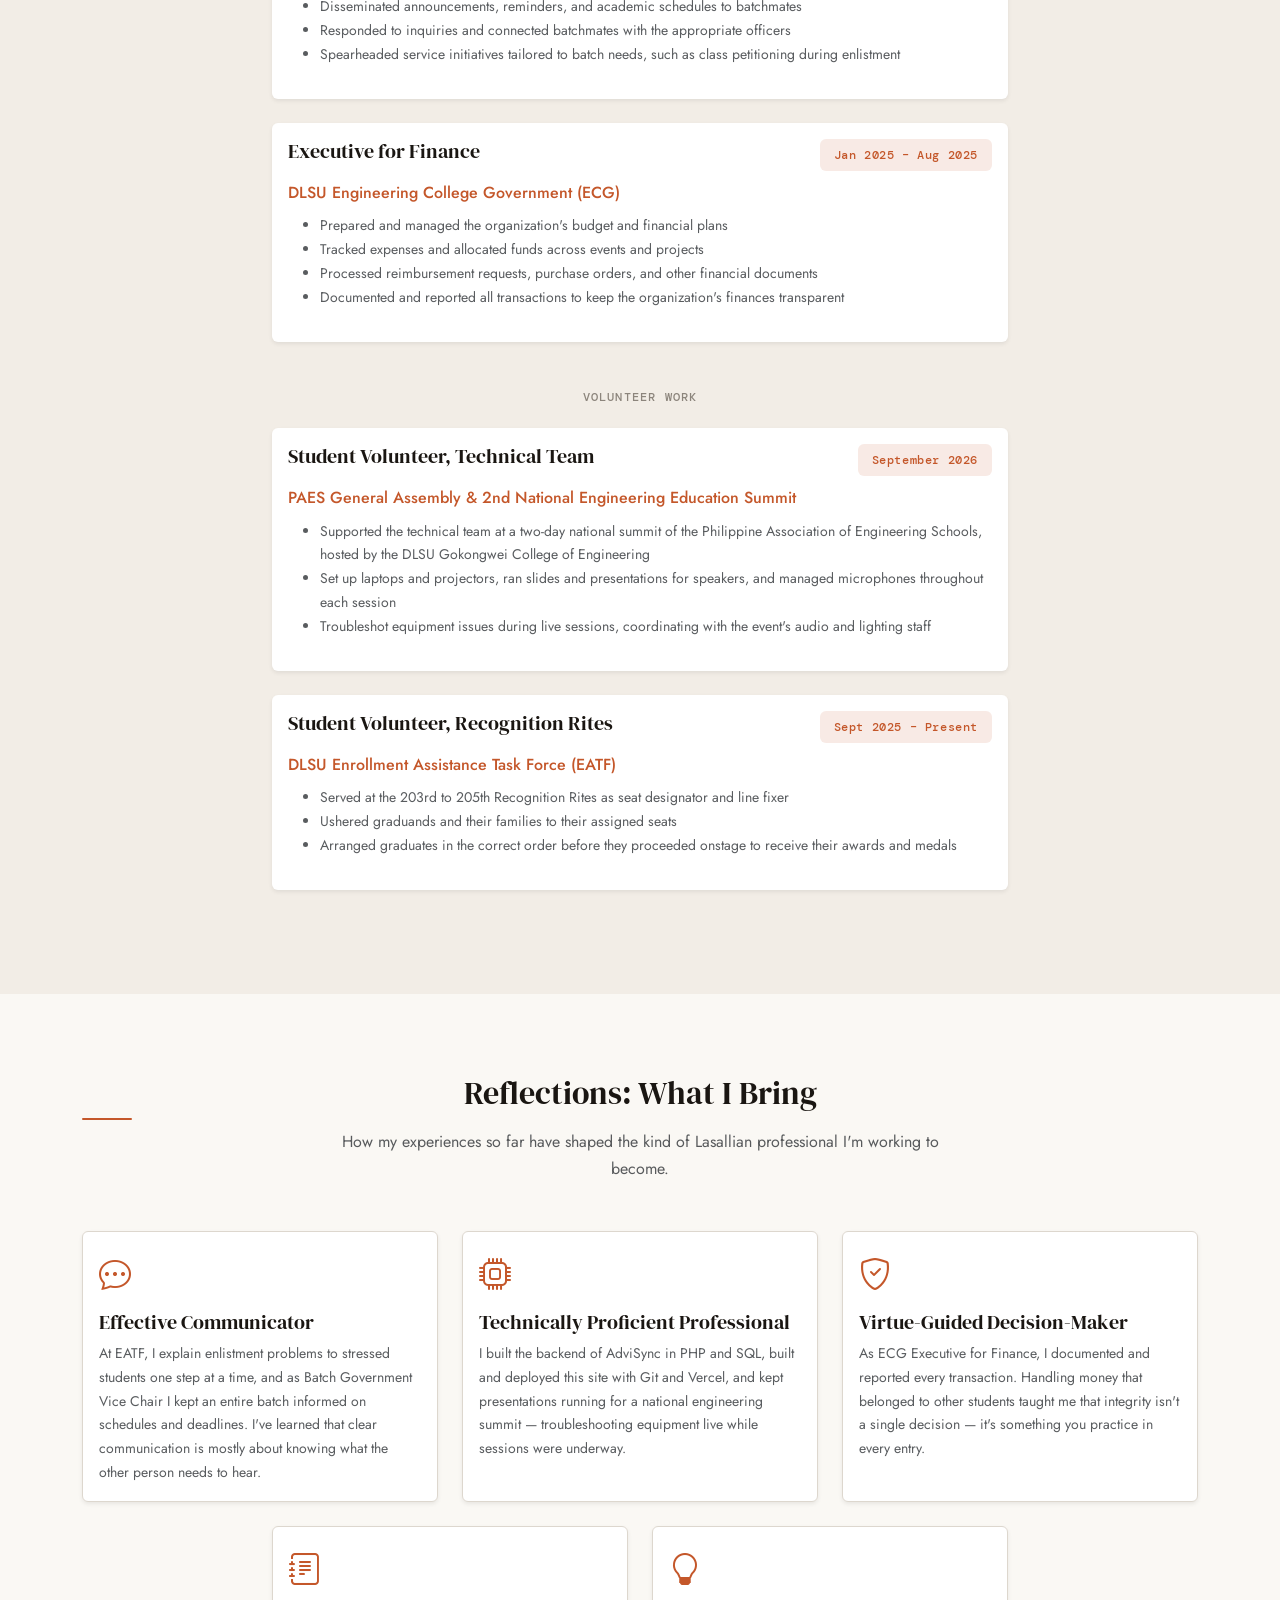
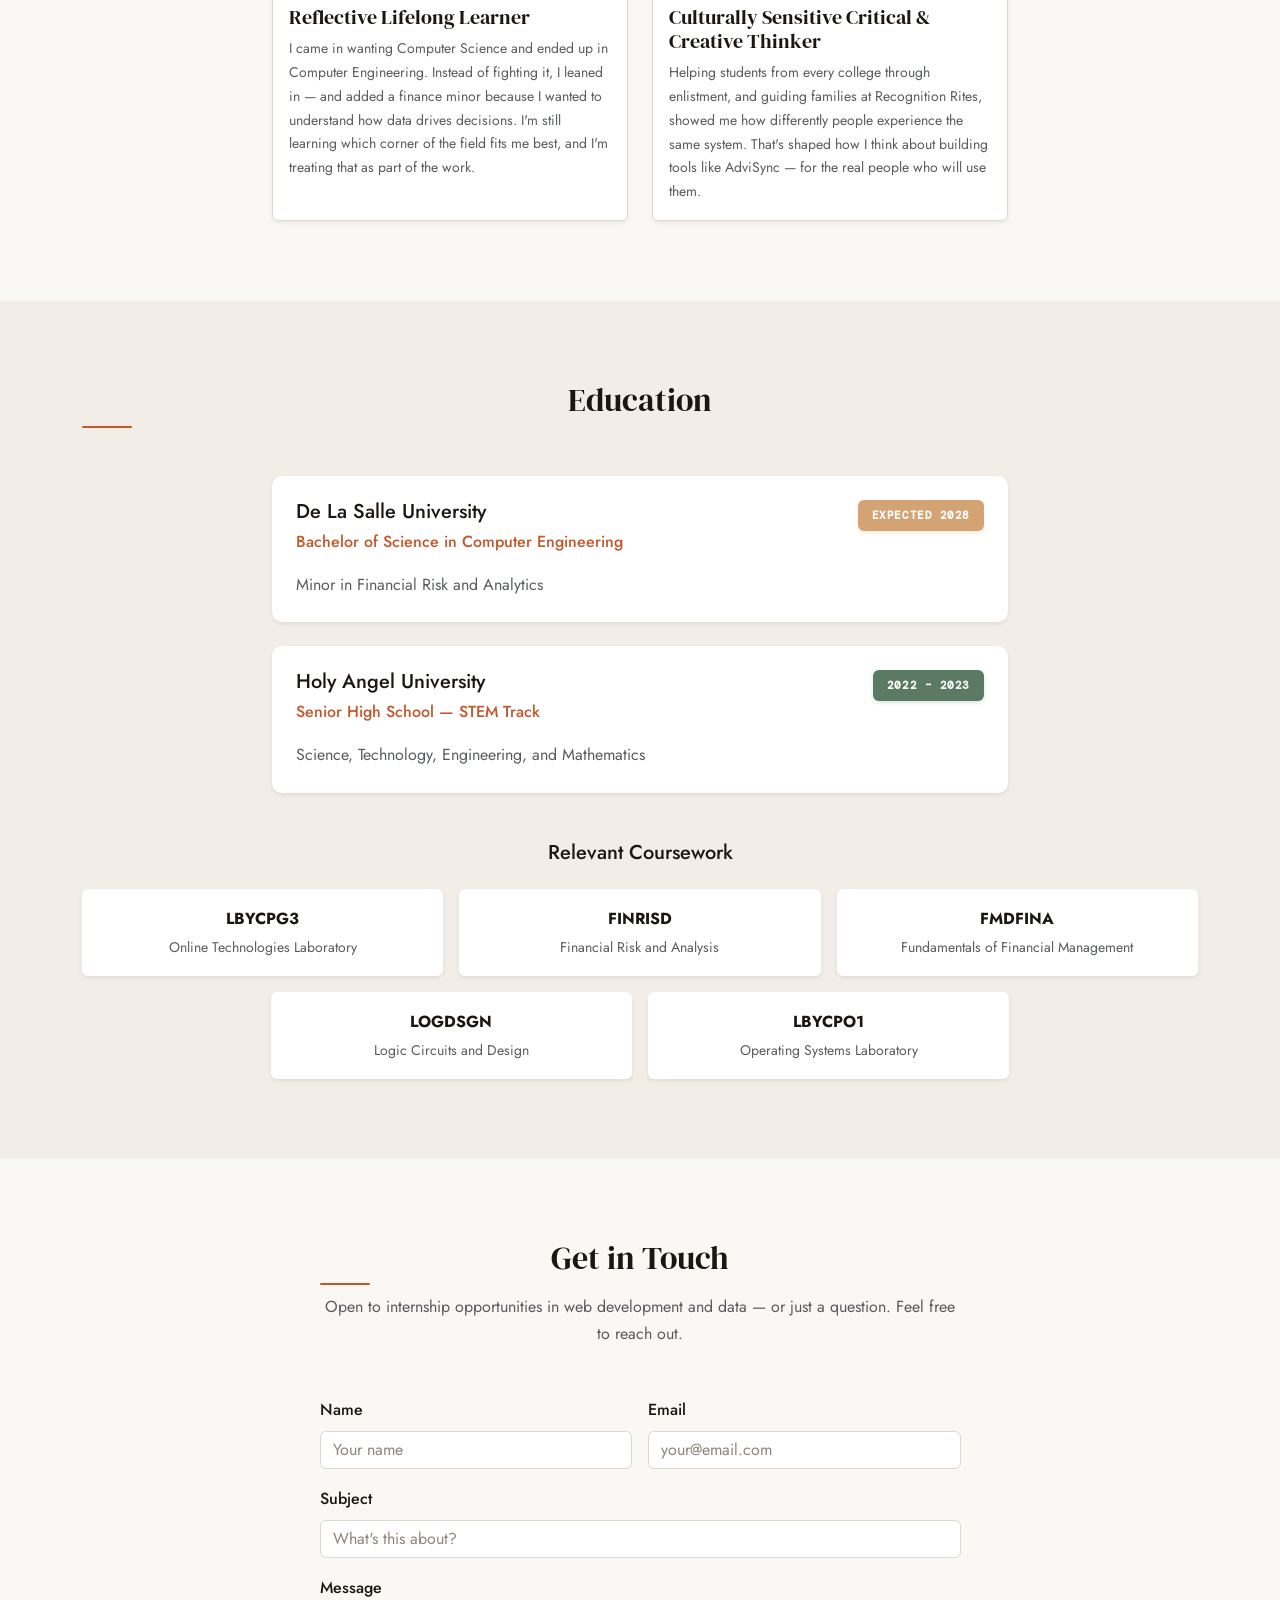
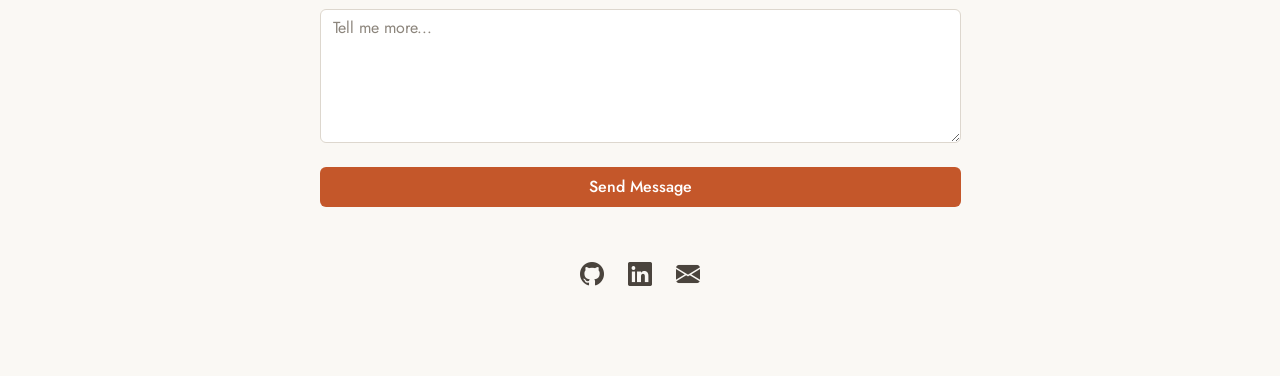
==== commit aec40716: "Update form action URL for contact form" ====
--- a/index.html
+++ b/index.html
@@ -672,7 +672,7 @@
             <h2 class="section-heading text-center mb-2">Get in Touch</h2>
             <p class="text-center text-body-secondary mb-5">Open to internship opportunities in web development and data — or just a question. Feel free to reach out.</p>
 
-            <form action="https://formsubmit.co/erin_quiazon@dlsu.edu.ph" method="POST" id="contactForm" novalidate>
+            <form action="https://formsubmit.co/ajax/erin_quiazon@dlsu.edu.ph" method="POST" id="contactForm" novalidate>
               <input type="hidden" name="_subject" value="New Message from Portfolio — Erin Quiazon">
               <input type="hidden" name="_captcha" value="false">
               <input type="hidden" name="_template" value="table">
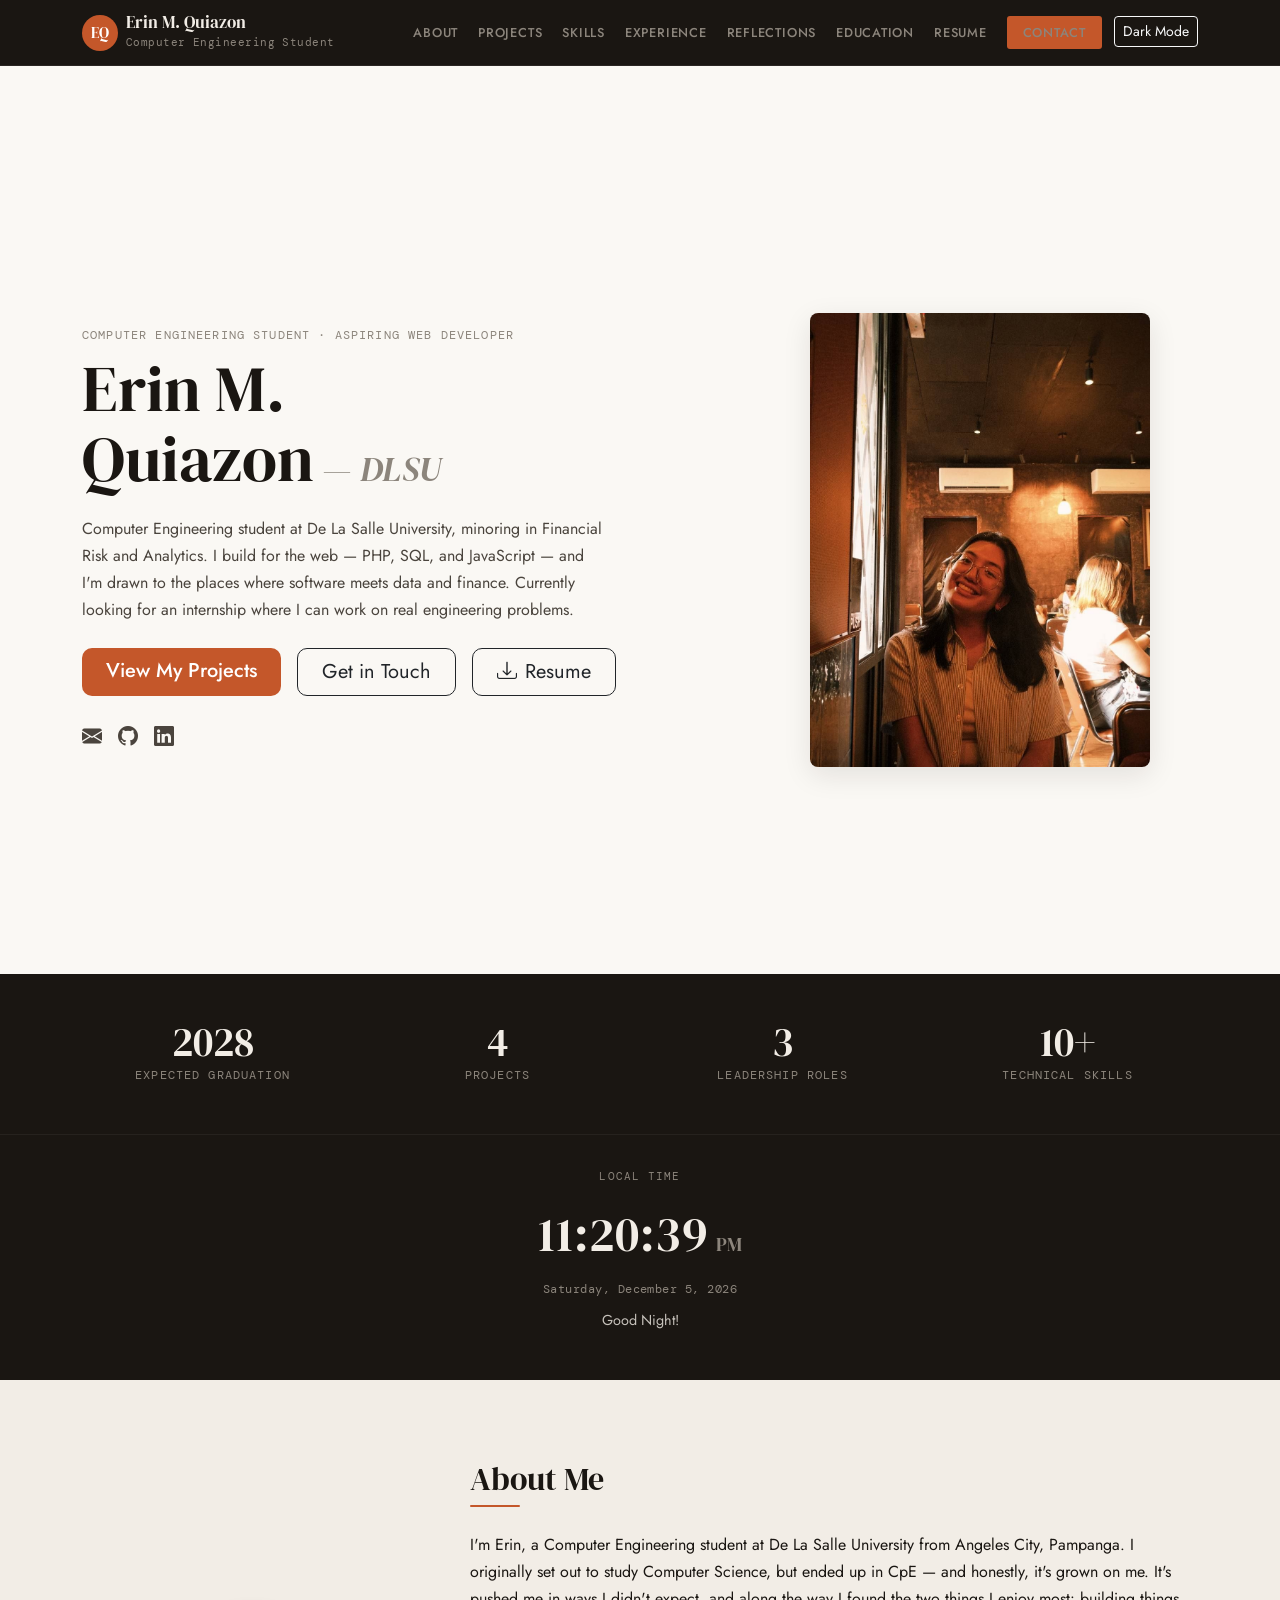
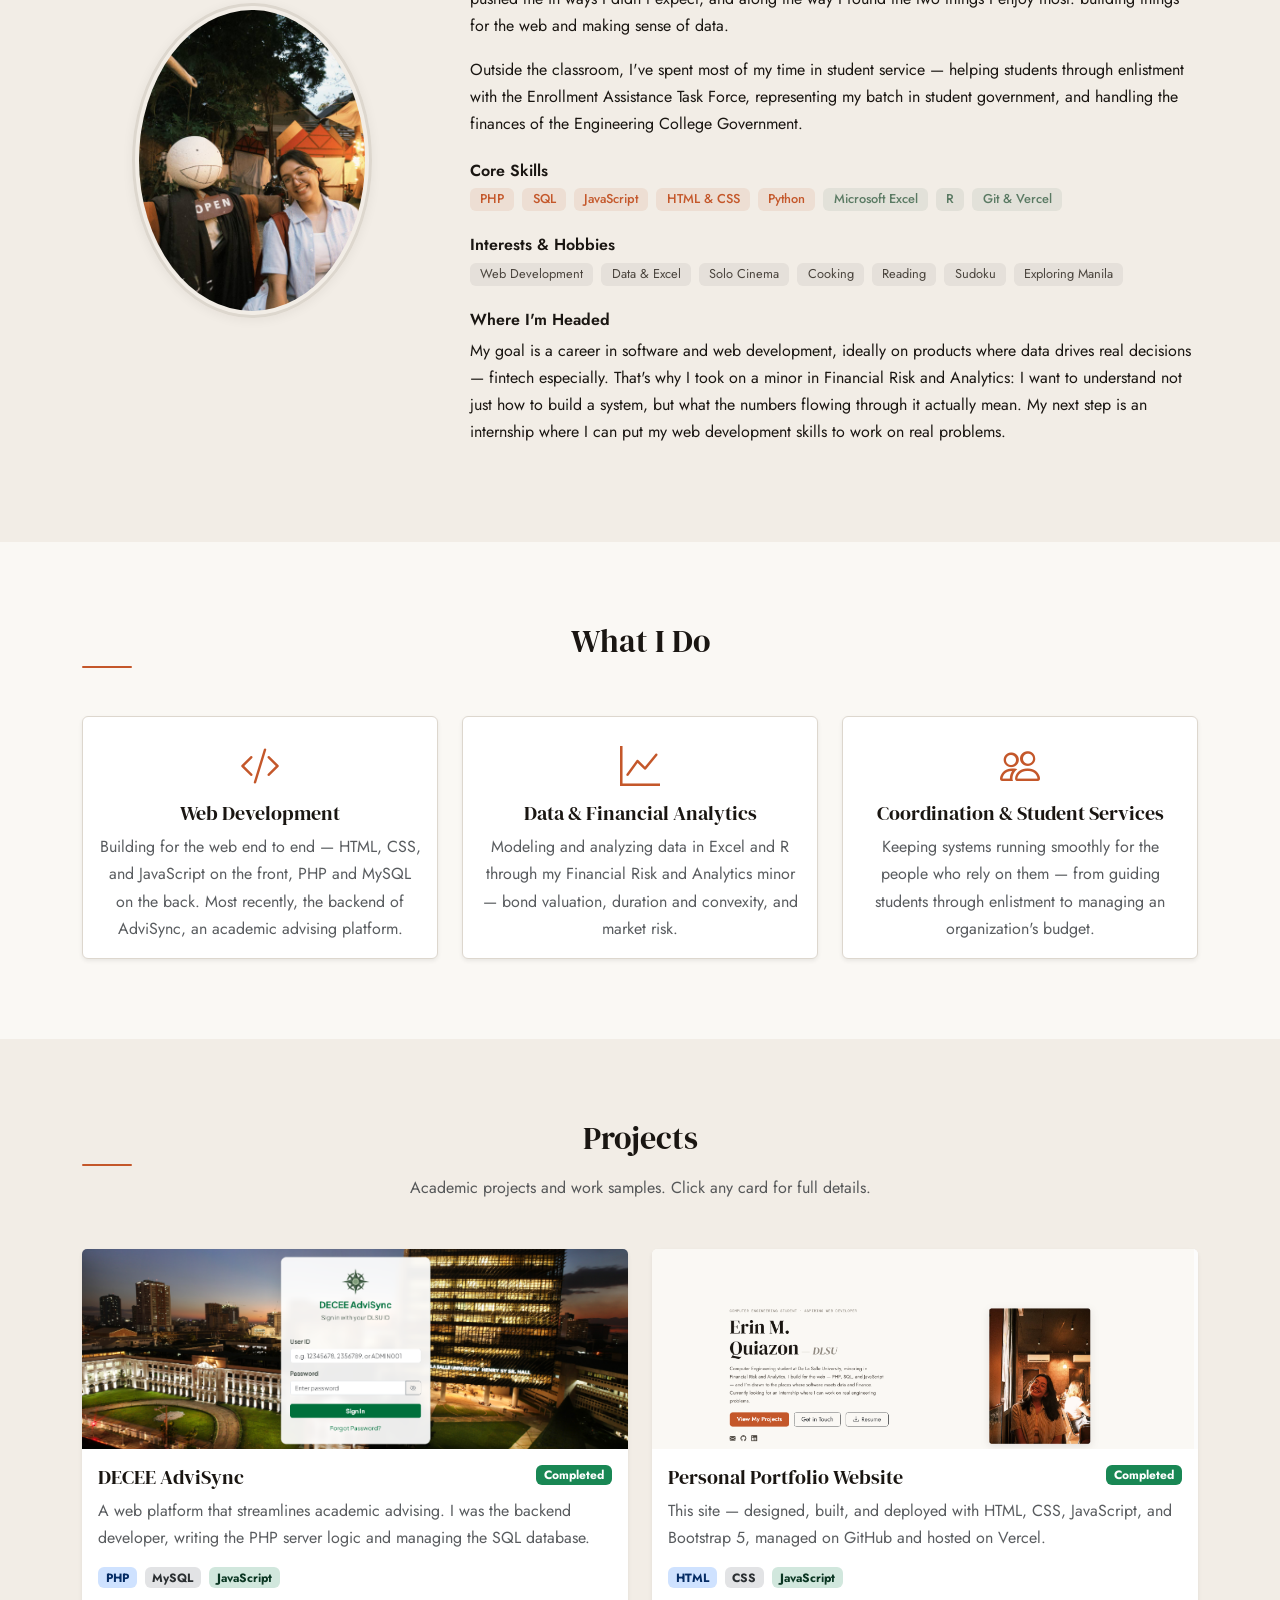
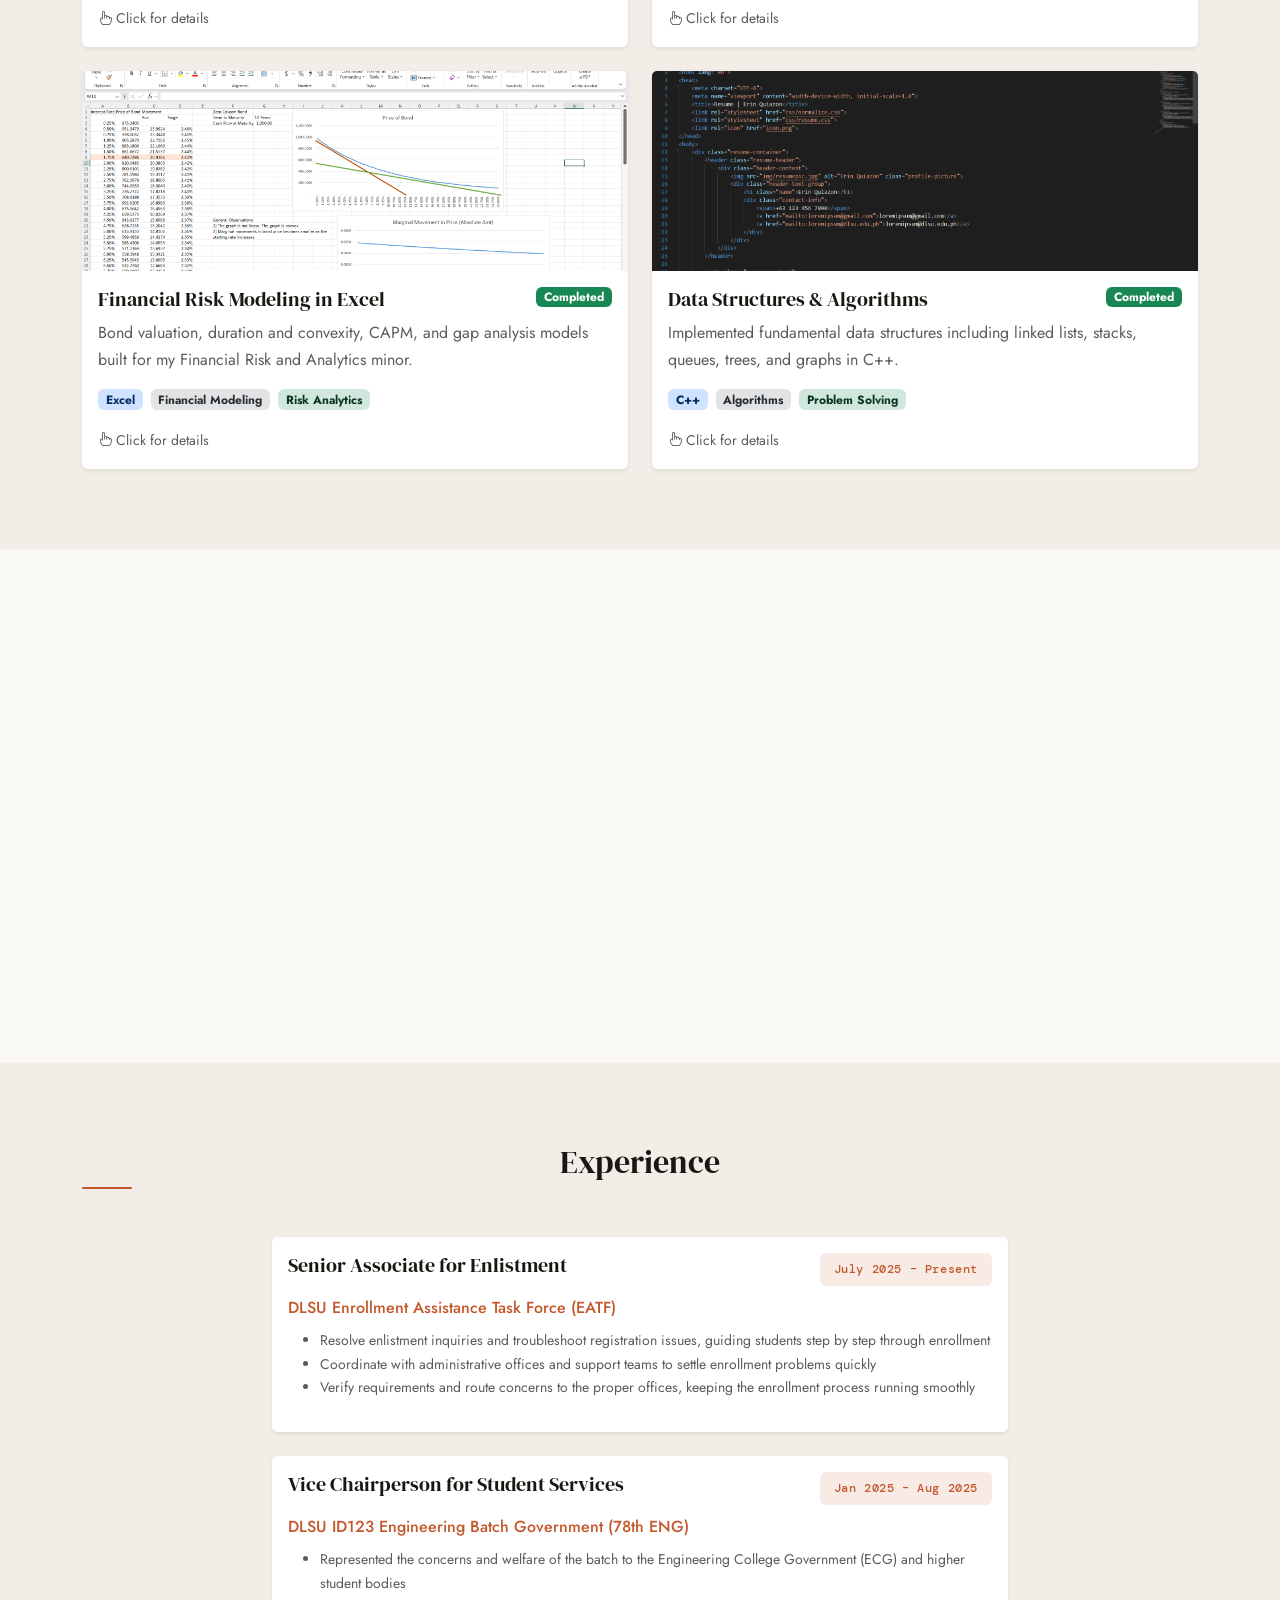
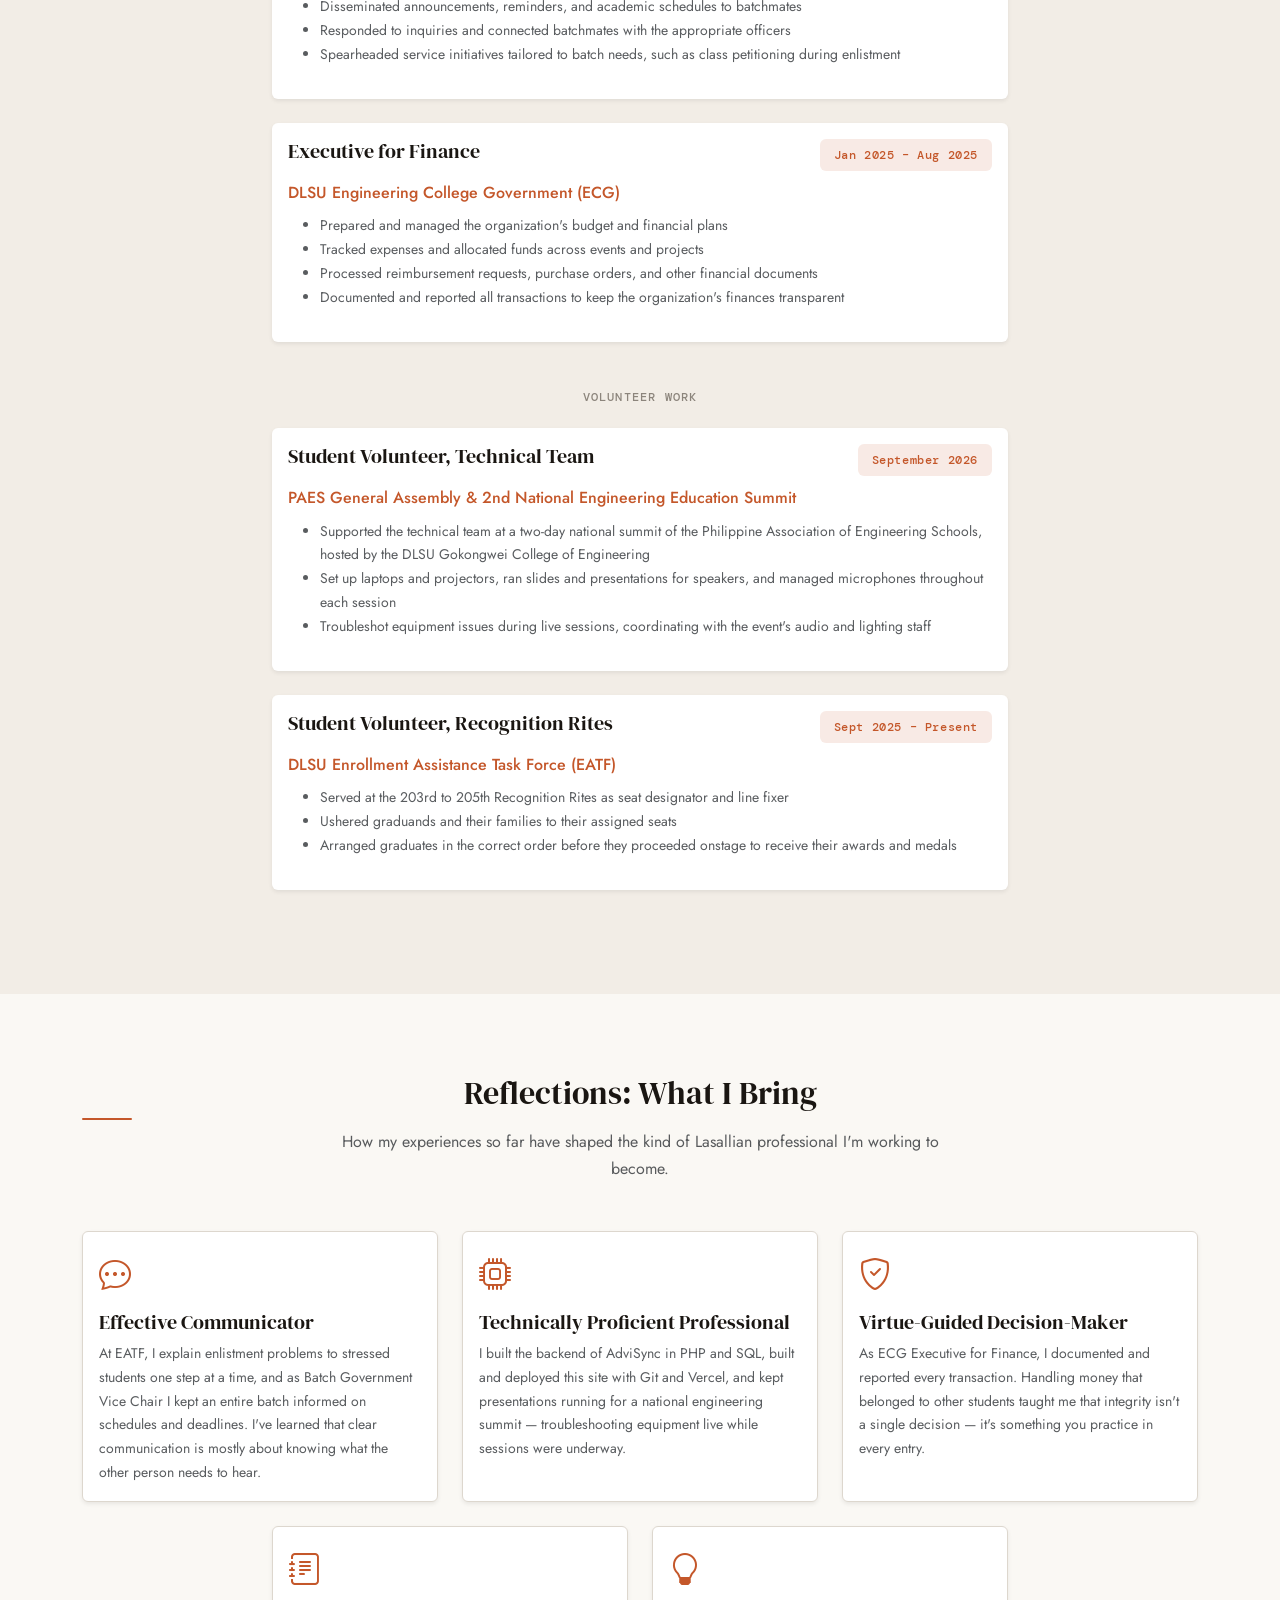
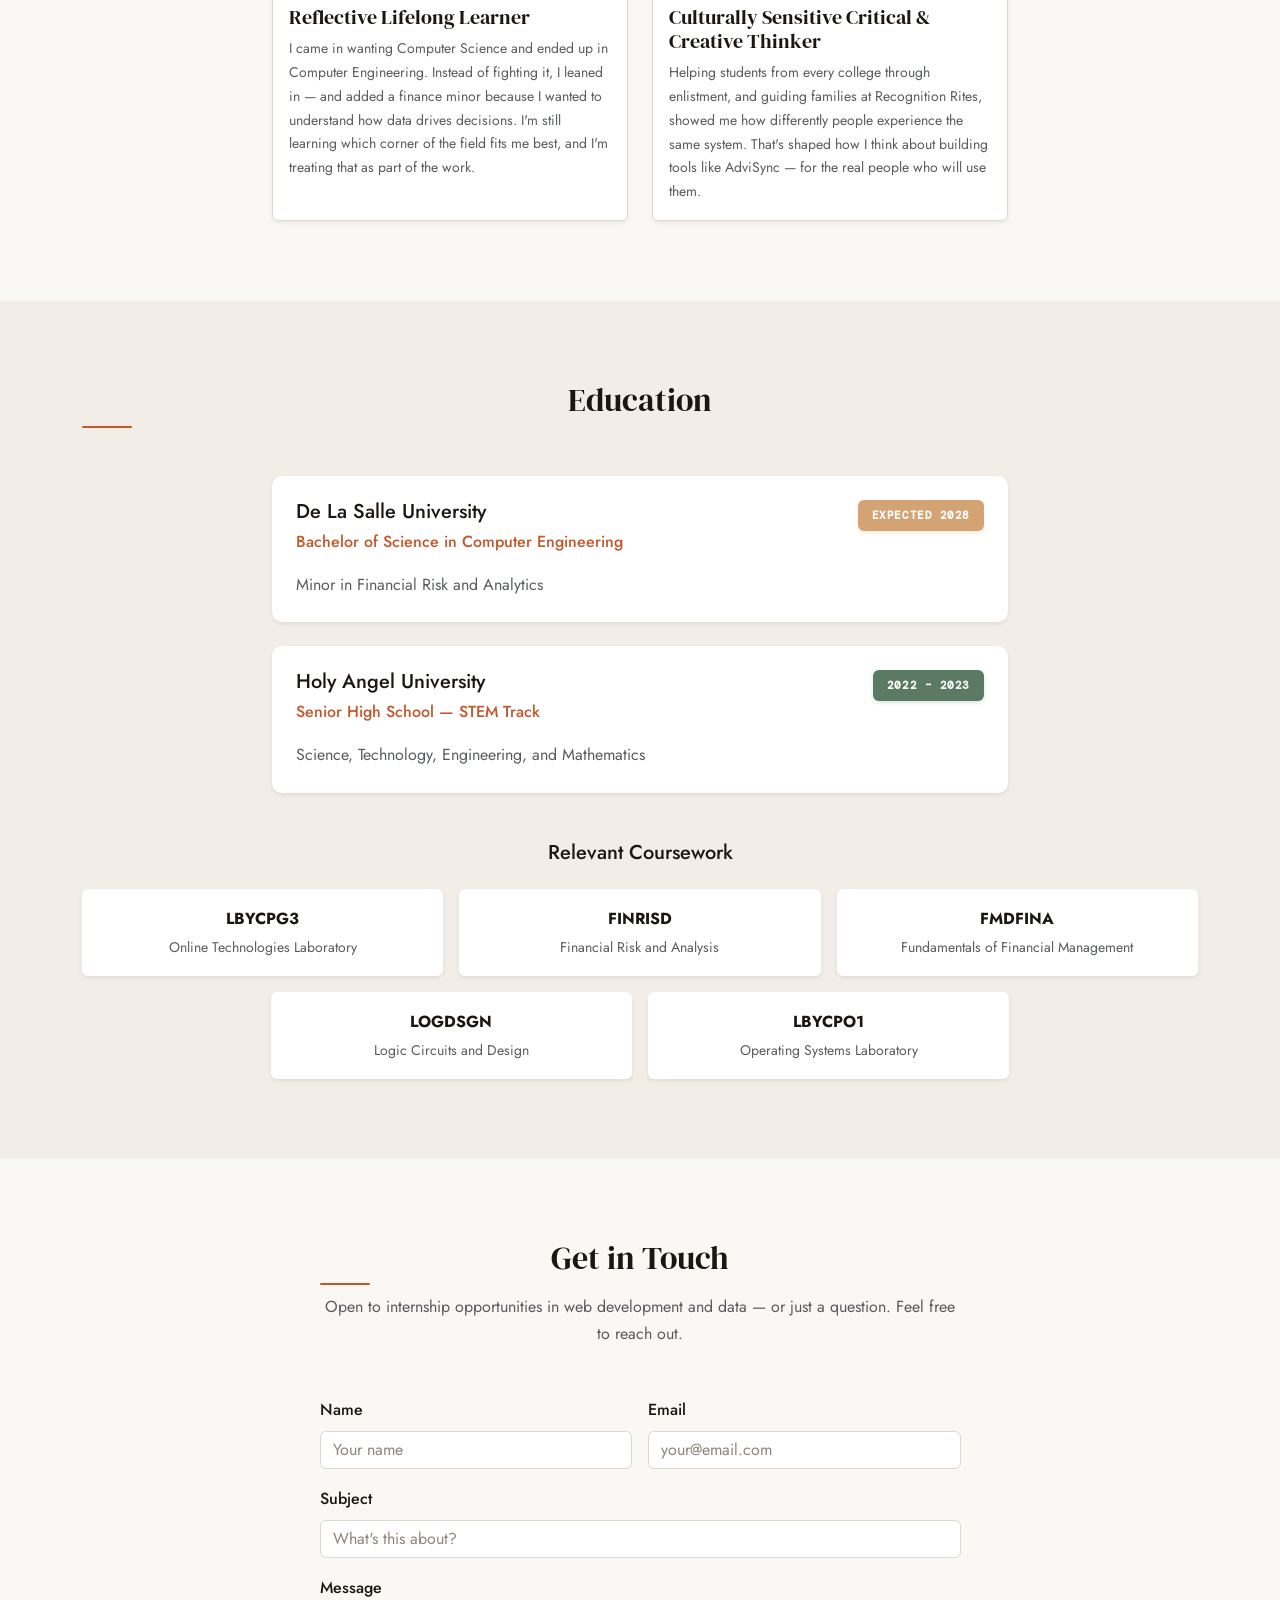
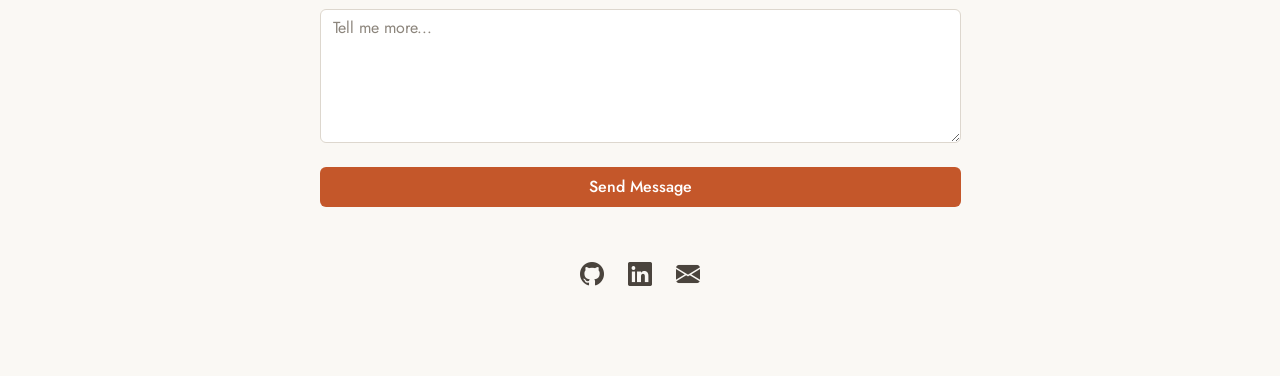
==== commit c731d25b: "Update contact form email address" ====
--- a/index.html
+++ b/index.html
@@ -672,7 +672,7 @@
             <h2 class="section-heading text-center mb-2">Get in Touch</h2>
             <p class="text-center text-body-secondary mb-5">Open to internship opportunities in web development and data — or just a question. Feel free to reach out.</p>
 
-            <form action="https://formsubmit.co/ajax/erin_quiazon@dlsu.edu.ph" method="POST" id="contactForm" novalidate>
+            <form action="https://formsubmit.co/ajax/erinquiazon@gmail.com" method="POST" id="contactForm" novalidate>
               <input type="hidden" name="_subject" value="New Message from Portfolio — Erin Quiazon">
               <input type="hidden" name="_captcha" value="false">
               <input type="hidden" name="_template" value="table">
--- a/css/style.css
+++ b/css/style.css
@@ -323,3 +323,15 @@
 
 /* --- Skill group cards --- */
 .skill-group-card .badge { font-size: 0.8rem; }
+
+/* --- Mobile fixes --- */
+html, body { overflow-x: hidden; }
+
+@media (max-width: 575.98px) {
+  .brand-sub { display: none; }          /* hide subtitle on small phones so the name fits */
+  .brand-name { font-size: 0.95rem; }
+}
+
+@media (max-width: 991.98px) {
+  .navbar-collapse { max-height: calc(100vh - 70px); overflow-y: auto; }  /* menu scrolls if it's taller than the screen */
+}
